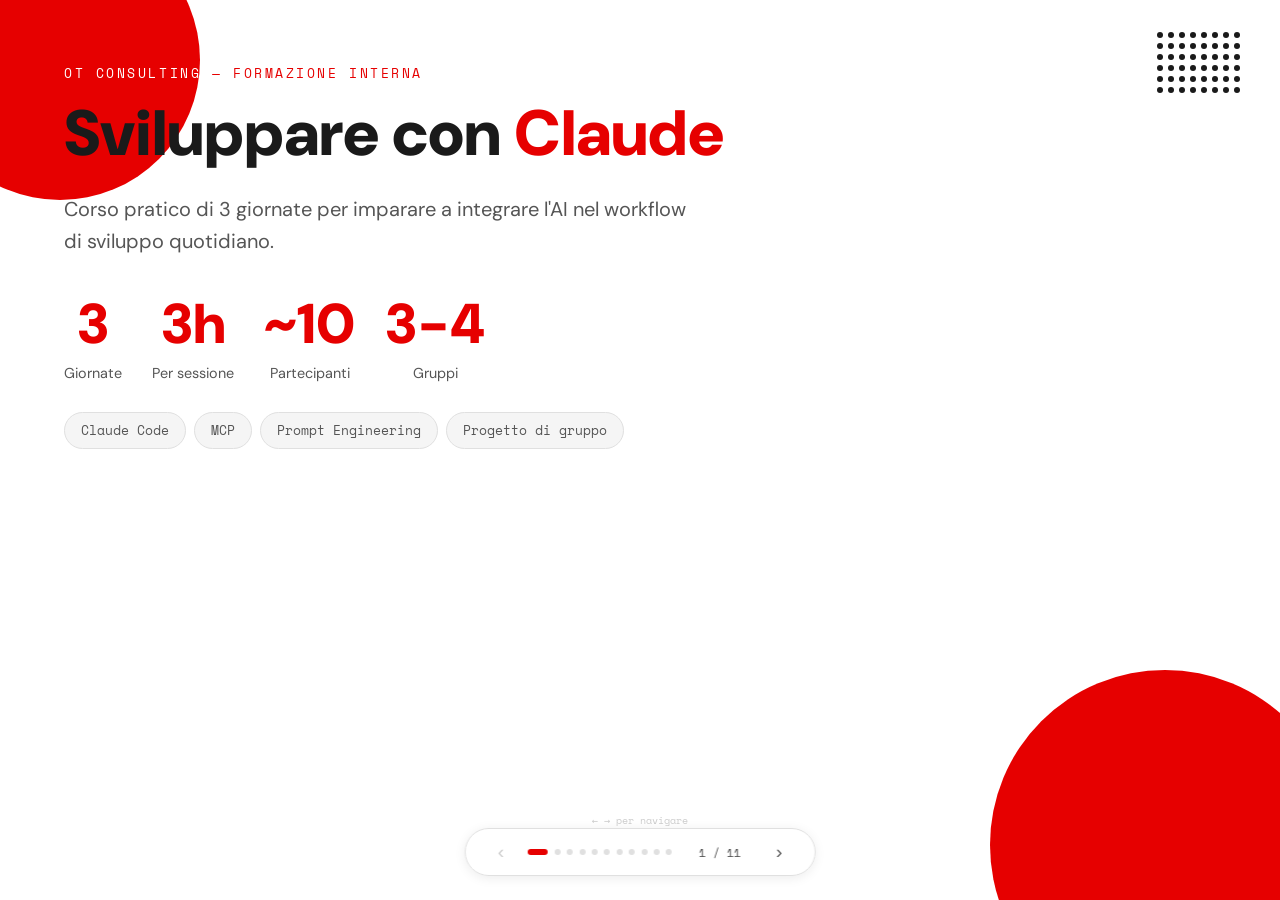
==== presentazioni/claude-formazione/index.html @ 19e69719 "struttura presentazioni" ====
<!DOCTYPE html>
<html lang="it">
<head>
<meta charset="UTF-8">
<meta name="viewport" content="width=device-width, initial-scale=1.0">
<title>Corso Claude — OT Consulting</title>
<link href="https://fonts.googleapis.com/css2?family=DM+Sans:ital,wght@0,400;0,500;0,700;0,900;1,400;1,500&family=Space+Mono:wght@400;700&display=swap" rel="stylesheet">
<link rel="stylesheet" href="../../shared/style.css">
<style>
  /* ── Formazione overrides: larger sizing for sparser slides ── */

  /* Content slides fill more space */
  .slide.content-slide {
    padding: 2rem 4rem 4rem;
  }

  /* Bigger section descriptions */
  .section-desc {
    font-size: 1.1rem;
    line-height: 1.6;
    max-width: 800px;
  }

  /* Two-column: fill the viewport width */
  .two-col {
    width: 100%;
    gap: 3rem;
    margin-top: 1.5rem;
    flex: 1;
    align-content: center;
  }

  .two-col p {
    font-size: 1.05rem;
    line-height: 1.7;
    max-width: none;
  }

  .two-col h3 {
    font-size: 1.3rem;
  }

  /* Bigger tags */
  .tag {
    font-size: .8rem;
    padding: .5rem 1rem;
  }

  /* Big number: even bigger to anchor the left side */
  .big-number {
    font-size: clamp(100px, 15vw, 180px);
  }

  /* Vertical timeline: bigger items */
  .timeline-vertical {
    margin-top: 0;
    justify-content: center;
    flex: 1;
  }

  .timeline-item {
    padding: 1rem 0;
  }

  .timeline-dot {
    width: 40px;
    height: 40px;
    min-width: 40px;
  }

  .timeline-content .time {
    font-size: .85rem;
    margin-bottom: .35rem;
  }

  .timeline-content h3 {
    font-size: 1.1rem;
    margin-bottom: .35rem;
  }

  .timeline-content p {
    font-size: .95rem;
    line-height: 1.55;
    max-width: none;
  }

  /* Tip box: bigger text */
  .tip-box {
    padding: 1.25rem 1.5rem;
  }

  .tip-box p {
    font-size: 1rem;
    max-width: none;
  }

  /* Card grid: stretch to fill */
  .card-grid {
    width: 100%;
    max-width: none;
    margin-top: 2rem;
    gap: 1.5rem;
  }

  .card {
    padding: 1.75rem;
  }

  .card h3 {
    font-size: 1.15rem;
    margin-bottom: .5rem;
  }

  .card p {
    font-size: 1rem;
    line-height: 1.6;
  }

  /* Icon in cards: slightly bigger */
  .card .icon {
    width: 38px;
    height: 38px;
    border-radius: 10px;
    margin-bottom: .75rem;
  }

  /* Overview grid: fill available space */
  .overview-grid {
    width: 100%;
    margin-top: 2rem;
    gap: 1.5rem;
    flex: 1;
    align-content: start;
  }

  .day-card {
    padding: 2rem;
  }

  .day-card h3 {
    font-size: 1.2rem;
    margin-bottom: .5rem;
  }

  .day-card .day-sub {
    font-size: .9rem;
    margin-bottom: 1rem;
  }

  .day-card ul {
    font-size: 1rem;
  }

  .day-card ul li {
    padding: .4rem 0;
    padding-left: 1.25rem;
  }

  /* Theme grid: bigger cards */
  .theme-grid {
    width: 100%;
    margin-top: 2rem;
    gap: 1rem;
  }

  .theme-card {
    padding: 1.5rem 1rem;
  }

  .theme-card .tc-icon {
    width: 42px;
    height: 42px;
    margin-bottom: .75rem;
  }

  .theme-card .name {
    font-size: .9rem;
    margin-bottom: .5rem;
  }

  .theme-card .desc {
    font-size: .78rem;
    line-height: 1.5;
  }

  /* Cmd table: bigger rows */
  .cmd-table td {
    padding: .85rem 1.25rem;
    font-size: 1rem;
  }

  .cmd-table td:first-child {
    width: auto;
    padding-right: 2rem;
  }

  /* Checklist: bigger items */
  .checklist li {
    font-size: 1rem;
    padding: .6rem 0;
  }

  /* KV row: bigger on cover */
  .kv .val {
    font-size: clamp(2.5rem, 5vw, 3.5rem);
  }

  .kv .label {
    font-size: .9rem;
  }

  /* Slide label */
  .slide-label {
    font-size: .8rem;
    letter-spacing: .2em;
    margin-bottom: 1rem;
  }

  /* Concepts box in two-col */
  .two-col > div:last-child {
    display: flex;
    flex-direction: column;
    justify-content: center;
  }

  /* ── Sorteggio tool ── */
  .sorteggio-bar {
    display: flex;
    align-items: center;
    gap: 1rem;
    margin-top: 1.5rem;
    width: 100%;
  }

  .sorteggio-btn {
    display: inline-flex;
    align-items: center;
    gap: .5rem;
    padding: .65rem 1.5rem;
    border: none;
    border-radius: 10px;
    background: var(--accent);
    color: #fff;
    font-family: 'DM Sans', sans-serif;
    font-size: .9rem;
    font-weight: 700;
    cursor: pointer;
    transition: all .2s;
    white-space: nowrap;
    flex-shrink: 0;
  }

  .sorteggio-btn:hover { background: #cc0000; transform: translateY(-1px); }
  .sorteggio-btn:active { transform: scale(.97); }
  .sorteggio-btn:disabled { opacity: .5; cursor: default; transform: none; }

  .sorteggio-results {
    display: flex;
    gap: .6rem;
    flex-wrap: wrap;
    flex: 1;
    min-height: 44px;
    align-items: center;
  }

  .sort-chip {
    display: flex;
    flex-direction: column;
    align-items: center;
    justify-content: center;
    gap: .5rem;
    padding: 1rem 1.5rem;
    border-radius: 12px;
    font-size: .95rem;
    font-weight: 700;
    text-align: center;
    border: 1px solid var(--border);
    background: var(--bg);
    box-shadow: 0 2px 8px rgba(0,0,0,.06);
    min-width: 140px;
    opacity: 0;
    transform: translateY(8px) scale(.9);
    animation: chipIn .4s ease forwards;
  }

  .sort-chip .chip-team {
    font-family: 'Space Mono', monospace;
    font-size: .7rem;
    font-weight: 700;
    padding: .3rem .7rem;
    border-radius: 6px;
    color: #fff;
  }

  .sort-chip:nth-child(1) .chip-team { background: var(--accent); }
  .sort-chip:nth-child(2) .chip-team { background: var(--blue); }
  .sort-chip:nth-child(3) .chip-team { background: var(--green); }
  .sort-chip:nth-child(4) .chip-team { background: var(--purple); }

  @keyframes chipIn {
    to { opacity: 1; transform: translateY(0) scale(1); }
  }

  /* Highlight card during shuffle */
  .theme-card.shuffling {
    border-color: var(--accent);
    box-shadow: 0 0 16px rgba(230,0,0,.15);
    transform: translateY(-3px);
  }

  .theme-card.picked {
    border-color: var(--accent);
    background: rgba(230,0,0,.04);
  }

  .theme-card.dimmed {
    opacity: .35;
  }
</style>
</head>
<body>

<div class="progress" id="progress"></div>
<div class="deck" id="deck">

  <!-- SLIDE 0: Cover -->
  <div class="slide active" data-slide="0" style="align-items:flex-start;justify-content:center;padding:4rem">
    <div class="cover-deco-tl"></div>
    <div class="cover-deco-br"></div>
    <div class="cover-dot-grid">
      <span></span><span></span><span></span><span></span><span></span><span></span><span></span><span></span>
      <span></span><span></span><span></span><span></span><span></span><span></span><span></span><span></span>
      <span></span><span></span><span></span><span></span><span></span><span></span><span></span><span></span>
      <span></span><span></span><span></span><span></span><span></span><span></span><span></span><span></span>
      <span></span><span></span><span></span><span></span><span></span><span></span><span></span><span></span>
      <span></span><span></span><span></span><span></span><span></span><span></span><span></span><span></span>
    </div>
    <div class="slide-label" style="position:relative;z-index:2"><span style="color:#fff">OT Consulting</span> <span style="color:var(--accent)">— Formazione interna</span></div>
    <h1 style="position:relative;z-index:2" class="hero-title">Sviluppare con <span class="highlight">Claude</span></h1>
    <p class="subtitle" style="position:relative;z-index:2">Corso pratico di 3 giornate per imparare a integrare l'AI nel workflow di sviluppo quotidiano.</p>
    <div class="kv-row" style="position:relative;z-index:2">
      <div class="kv"><div class="val">3</div><div class="label">Giornate</div></div>
      <div class="kv"><div class="val">3h</div><div class="label">Per sessione</div></div>
      <div class="kv"><div class="val">~10</div><div class="label">Partecipanti</div></div>
      <div class="kv"><div class="val">3-4</div><div class="label">Gruppi</div></div>
    </div>
    <div class="tags" style="margin-top: 30px; position:relative;z-index:2">
      <span class="tag">Claude Code</span>
      <span class="tag">MCP</span>
      <span class="tag">Prompt Engineering</span>
      <span class="tag">Progetto di gruppo</span>
    </div>
  </div>

  <!-- SLIDE 1: Obiettivi -->
  <div class="slide content-slide" data-slide="1">
    <div class="slide-label">Perché questo corso</div>
    <h2 class="slide-title">Obiettivi</h2>
    <div class="card-grid" style="max-width: 900px;">
      <div class="card">
        <div class="icon orange"><svg width="18" height="18" viewBox="0 0 24 24" fill="none" stroke="currentColor" stroke-width="2" stroke-linecap="round" stroke-linejoin="round"><path d="M12 2a7 7 0 0 1 7 7c0 2.38-1.19 4.47-3 5.74V17a1 1 0 0 1-1 1H9a1 1 0 0 1-1-1v-2.26C6.19 13.47 5 11.38 5 9a7 7 0 0 1 7-7z"/><line x1="9" y1="21" x2="15" y2="21"/><line x1="10" y1="24" x2="14" y2="24"/></svg></div>
        <h3>Capire Claude</h3>
        <p>Differenze tra Claude.ai, API e Claude Code. Modelli, context window, system prompt.</p>
      </div>
      <div class="card">
        <div class="icon blue"><svg width="18" height="18" viewBox="0 0 24 24" fill="none" stroke="currentColor" stroke-width="2" stroke-linecap="round" stroke-linejoin="round"><polyline points="4 17 10 11 4 5"/><line x1="12" y1="19" x2="20" y2="19"/></svg></div>
        <h3>Usare Claude Code</h3>
        <p>Setup, comandi, prompt engineering, CLAUDE.md, gestione del contesto.</p>
      </div>
      <div class="card">
        <div class="icon purple"><svg width="18" height="18" viewBox="0 0 24 24" fill="none" stroke="currentColor" stroke-width="2" stroke-linecap="round" stroke-linejoin="round"><path d="M10 13a5 5 0 0 0 7.54.54l3-3a5 5 0 0 0-7.07-7.07l-1.72 1.71"/><path d="M14 11a5 5 0 0 0-7.54-.54l-3 3a5 5 0 0 0 7.07 7.07l1.71-1.71"/></svg></div>
        <h3>Padroneggiare MCP</h3>
        <p>Collegare servizi esterni, creare skills, estendere le capacità di Claude.</p>
      </div>
      <div class="card">
        <div class="icon green"><svg width="18" height="18" viewBox="0 0 24 24" fill="none" stroke="currentColor" stroke-width="2" stroke-linecap="round" stroke-linejoin="round"><polygon points="13 2 3 14 12 14 11 22 21 10 12 10 13 2"/></svg></div>
        <h3>Costruire qualcosa di reale</h3>
        <p>Progetto di gruppo end-to-end: dall'idea alla demo, tutto con Claude.</p>
      </div>
    </div>
    <div class="slide-footer"><span class="copyright">OT Consulting — Formazione interna</span></div>
  </div>

  <!-- SLIDE 2: Overview 3 giornate -->
  <div class="slide content-slide" data-slide="2">
    <div class="slide-label">Panoramica</div>
    <h2 class="slide-title">Le 3 giornate</h2>
    <div class="overview-grid">
      <div class="day-card d1">
        <div class="day-num">01</div>
        <h3>Fondamenta & Kickoff</h3>
        <div class="day-sub">Teoria + brainstorming</div>
        <ul>
          <li>Introduzione a Claude</li>
          <li>Demo live Claude Code</li>
          <li>MCP e Skills</li>
          <li>Hands-on individuale</li>
          <li>Formazione gruppi</li>
          <li>Sorteggio aree & brainstorming</li>
        </ul>
      </div>
      <div class="day-card d2">
        <div class="day-num">02</div>
        <h3>Sviluppo Progetto</h3>
        <div class="day-sub">Coding assistito</div>
        <ul>
          <li>Allineamento piani</li>
          <li>Sviluppo con Claude Code</li>
          <li>Supporto tutor continuo</li>
          <li>Checkpoint a metà</li>
          <li>Wrap-up e tips</li>
        </ul>
      </div>
      <div class="day-card d3">
        <div class="day-num">03</div>
        <h3>Demo Day</h3>
        <div class="day-sub">Finalizzazione + presentazioni</div>
        <ul>
          <li>Sprint finale</li>
          <li>Preparazione demo</li>
          <li>Presentazioni live</li>
          <li>Retrospettiva collettiva</li>
          <li>Best practices & next steps</li>
        </ul>
      </div>
    </div>
    <div class="slide-footer"><span class="copyright">OT Consulting — Formazione interna</span></div>
  </div>

  <!-- SLIDE 3: GIORNATA 1 - Teoria -->
  <div class="slide content-slide" data-slide="3">
    <div class="slide-label">Giornata 1 — Parte teorica</div>
    <h2 class="slide-title">Cos'è Claude e come usarlo</h2>
    <div class="two-col">
      <div>
        <h3 class="mb-4">Claude: i fondamenti (20 min)</h3>
        <p>Differenza tra Claude.ai, API e Claude Code. Modelli disponibili (Sonnet, Opus, Haiku) e quando usarli. Context window e system prompt.</p>

        <h3 style="margin-top: 24px;" class="mb-4">Claude Code in azione (30 min)</h3>
        <p>Demo live: da zero a progetto funzionante in 10 minuti. Comandi essenziali, CLAUDE.md, prompt engineering per sviluppatori.</p>

        <h3 style="margin-top: 24px;" class="mb-4">MCP & Skills (20 min)</h3>
        <p>Model Context Protocol spiegato semplice: "le API di Claude". Demo di collegamento MCP server. Come creare e usare le skills.</p>
      </div>
      <div>
        <div style="background: var(--surface); border: 1px solid var(--border); border-radius: 12px; padding: 24px; box-shadow: 0 1px 4px rgba(0,0,0,.04);">
          <h3 style="color: var(--accent); margin-bottom: 16px;">Concetti chiave</h3>
          <div class="tags" style="margin-top: 0;">
            <span class="tag">Context Window</span>
            <span class="tag">System Prompt</span>
            <span class="tag">CLAUDE.md</span>
            <span class="tag">/init</span>
            <span class="tag">/compact</span>
            <span class="tag">/model</span>
            <span class="tag">MCP Server</span>
            <span class="tag">Skills</span>
            <span class="tag">Prompt Engineering</span>
          </div>
          <div class="tip-box" style="margin-top: 20px;">
            <p><strong>Regola d'oro:</strong> più contesto dai a Claude, migliore sarà il risultato. Il CLAUDE.md è il tuo alleato.</p>
          </div>
        </div>
      </div>
    </div>
    <div class="slide-footer"><span class="copyright">OT Consulting — Formazione interna</span></div>
  </div>

  <!-- SLIDE 4: G1 Timeline -->
  <div class="slide content-slide" data-slide="4">
    <div class="slide-label">Giornata 1 — Timeline completa</div>
    <div class="two-col" style="align-items: start;">
      <div>
        <div class="big-number">G1</div>
        <p style="margin-top: 12px;">Dalla teoria alla pratica: si parte con i fondamenti, si prova tutti insieme, poi si formano i gruppi e si inizia a ideare il progetto.</p>
      </div>
      <div class="timeline-vertical">
        <div class="timeline-item">
          <div class="timeline-dot"><svg width="14" height="14" viewBox="0 0 24 24" fill="none" stroke="currentColor" stroke-width="2.5" stroke-linecap="round" stroke-linejoin="round"><path d="M2 3h6a4 4 0 0 1 4 4v14a3 3 0 0 0-3-3H2z"/><path d="M22 3h-6a4 4 0 0 0-4 4v14a3 3 0 0 1 3-3h7z"/></svg></div>
          <div class="timeline-content">
            <div class="time">70 min</div>
            <h3>Intro e teoria</h3>
            <p>Claude, Claude Code, MCP, Skills — con demo live</p>
          </div>
        </div>
        <div class="timeline-item">
          <div class="timeline-dot pause"><svg width="12" height="12" viewBox="0 0 24 24" fill="none" stroke="currentColor" stroke-width="2.5" stroke-linecap="round" stroke-linejoin="round"><line x1="5" y1="12" x2="19" y2="12"/></svg></div>
          <div class="timeline-content">
            <div class="time" style="color: var(--muted);">15 min</div>
            <h3 style="color: var(--muted);">Pausa</h3>
          </div>
        </div>
        <div class="timeline-item">
          <div class="timeline-dot"><svg width="14" height="14" viewBox="0 0 24 24" fill="none" stroke="currentColor" stroke-width="2.5" stroke-linecap="round" stroke-linejoin="round"><polyline points="4 17 10 11 4 5"/><line x1="12" y1="19" x2="20" y2="19"/></svg></div>
          <div class="timeline-content">
            <div class="time">40 min</div>
            <h3>Hands-on individuale</h3>
            <p>Mini-esercizio guidato: creare un progetto, collegare MCP, iterare con prompt</p>
          </div>
        </div>
        <div class="timeline-item">
          <div class="timeline-dot"><svg width="14" height="14" viewBox="0 0 24 24" fill="none" stroke="currentColor" stroke-width="2.5" stroke-linecap="round" stroke-linejoin="round"><path d="M17 21v-2a4 4 0 0 0-4-4H5a4 4 0 0 0-4 4v2"/><circle cx="9" cy="7" r="4"/><path d="M23 21v-2a4 4 0 0 0-3-3.87"/><path d="M16 3.13a4 4 0 0 1 0 7.75"/></svg></div>
          <div class="timeline-content">
            <div class="time">55 min</div>
            <h3>Formazione gruppi & brainstorming</h3>
            <p>Sorteggio aree tematiche, definizione progetto, validazione con tutor</p>
          </div>
        </div>
      </div>
    </div>
    <div class="slide-footer"><span class="copyright">OT Consulting — Formazione interna</span></div>
  </div>

  <!-- SLIDE 5: Aree tematiche -->
  <div class="slide content-slide" data-slide="5">
    <div class="slide-label">Sorteggio</div>
    <h2 class="slide-title">10 aree tematiche</h2>
    <p>Ogni gruppo pesca a sorte un'area e costruisce un progetto reale con Claude Code. Solo 3-4 vengono estratte.</p>
    <div class="theme-grid">
      <div class="theme-card">
        <div class="tc-icon"><svg width="18" height="18" viewBox="0 0 24 24" fill="none" stroke="currentColor" stroke-width="2" stroke-linecap="round" stroke-linejoin="round"><line x1="12" y1="1" x2="12" y2="23"/><path d="M17 5H9.5a3.5 3.5 0 0 0 0 7h5a3.5 3.5 0 0 1 0 7H6"/></svg></div>
        <div class="name">Banca & Fintech</div>
        <div class="desc">Dashboard portafoglio, simulatore prestiti, analisi spese</div>
      </div>
      <div class="theme-card">
        <div class="tc-icon" style="background:rgba(37,99,235,.08);color:var(--blue)"><svg width="18" height="18" viewBox="0 0 24 24" fill="none" stroke="currentColor" stroke-width="2" stroke-linecap="round" stroke-linejoin="round"><circle cx="12" cy="12" r="10"/><line x1="2" y1="12" x2="22" y2="12"/><path d="M12 2a15.3 15.3 0 0 1 4 10 15.3 15.3 0 0 1-4 10 15.3 15.3 0 0 1-4-10 15.3 15.3 0 0 1 4-10z"/></svg></div>
        <div class="name">Viaggi & Turismo</div>
        <div class="desc">Pianificatore itinerari, confronto voli, guida interattiva</div>
      </div>
      <div class="theme-card">
        <div class="tc-icon" style="background:rgba(22,163,74,.08);color:var(--green)"><svg width="18" height="18" viewBox="0 0 24 24" fill="none" stroke="currentColor" stroke-width="2" stroke-linecap="round" stroke-linejoin="round"><path d="M18 8A6 6 0 0 0 6 8c0 7-3 9-3 9h18s-3-2-3-9"/><path d="M13.73 21a2 2 0 0 1-3.46 0"/><circle cx="12" cy="2" r="1"/></svg></div>
        <div class="name">Sport & Fitness</div>
        <div class="desc">Schede allenamento, dashboard statistiche, gestione tornei</div>
      </div>
      <div class="theme-card">
        <div class="tc-icon" style="background:rgba(124,58,237,.08);color:var(--purple)"><svg width="18" height="18" viewBox="0 0 24 24" fill="none" stroke="currentColor" stroke-width="2" stroke-linecap="round" stroke-linejoin="round"><path d="M6 2L3 6v14a2 2 0 0 0 2 2h14a2 2 0 0 0 2-2V6l-3-4z"/><line x1="3" y1="6" x2="21" y2="6"/><path d="M16 10a4 4 0 0 1-8 0"/></svg></div>
        <div class="name">Moda & Retail</div>
        <div class="desc">Raccomandatore outfit, catalogo smart, gestione inventario</div>
      </div>
      <div class="theme-card">
        <div class="tc-icon"><svg width="18" height="18" viewBox="0 0 24 24" fill="none" stroke="currentColor" stroke-width="2" stroke-linecap="round" stroke-linejoin="round"><path d="M22 12h-4l-3 9L9 3l-3 9H2"/></svg></div>
        <div class="name">Salute & Sanità</div>
        <div class="desc">Prenotazione visite, monitoraggio salute, reminder farmaci</div>
      </div>
      <div class="theme-card">
        <div class="tc-icon" style="background:rgba(37,99,235,.08);color:var(--blue)"><svg width="18" height="18" viewBox="0 0 24 24" fill="none" stroke="currentColor" stroke-width="2" stroke-linecap="round" stroke-linejoin="round"><path d="M18 8h1a4 4 0 0 1 0 8h-1"/><path d="M2 8h16v9a4 4 0 0 1-4 4H6a4 4 0 0 1-4-4V8z"/><line x1="6" y1="1" x2="6" y2="4"/><line x1="10" y1="1" x2="10" y2="4"/><line x1="14" y1="1" x2="14" y2="4"/></svg></div>
        <div class="name">Food & Ristorazione</div>
        <div class="desc">Menu settimanali, gestione ordini, calcolatore nutrizionale</div>
      </div>
      <div class="theme-card">
        <div class="tc-icon" style="background:rgba(22,163,74,.08);color:var(--green)"><svg width="18" height="18" viewBox="0 0 24 24" fill="none" stroke="currentColor" stroke-width="2" stroke-linecap="round" stroke-linejoin="round"><path d="M3 9l9-7 9 7v11a2 2 0 0 1-2 2H5a2 2 0 0 1-2-2z"/><polyline points="9 22 9 12 15 12 15 22"/></svg></div>
        <div class="name">Immobiliare</div>
        <div class="desc">Comparatore immobili, costi ristrutturazione, valutazione automatica</div>
      </div>
      <div class="theme-card">
        <div class="tc-icon" style="background:rgba(124,58,237,.08);color:var(--purple)"><svg width="18" height="18" viewBox="0 0 24 24" fill="none" stroke="currentColor" stroke-width="2" stroke-linecap="round" stroke-linejoin="round"><path d="M2 3h6a4 4 0 0 1 4 4v14a3 3 0 0 0-3-3H2z"/><path d="M22 3h-6a4 4 0 0 0-4 4v14a3 3 0 0 1 3-3h7z"/></svg></div>
        <div class="name">Education</div>
        <div class="desc">Generatore quiz, flashcard intelligenti, tracker studenti</div>
      </div>
      <div class="theme-card">
        <div class="tc-icon" style="background:rgba(22,163,74,.08);color:var(--green)"><svg width="18" height="18" viewBox="0 0 24 24" fill="none" stroke="currentColor" stroke-width="2" stroke-linecap="round" stroke-linejoin="round"><path d="M12 22s8-4 8-10V5l-8-3-8 3v7c0 6 8 10 8 10z"/></svg></div>
        <div class="name">Sostenibilità</div>
        <div class="desc">Impronta carbonica, consumi energetici, confronto fornitori</div>
      </div>
      <div class="theme-card">
        <div class="tc-icon" style="background:rgba(37,99,235,.08);color:var(--blue)"><svg width="18" height="18" viewBox="0 0 24 24" fill="none" stroke="currentColor" stroke-width="2" stroke-linecap="round" stroke-linejoin="round"><polygon points="12 2 15.09 8.26 22 9.27 17 14.14 18.18 21.02 12 17.77 5.82 21.02 7 14.14 2 9.27 8.91 8.26 12 2"/></svg></div>
        <div class="name">Gaming</div>
        <div class="desc">Generatore personaggi, torneo esports, quiz interattivo</div>
      </div>
    </div>

    <!-- Sorteggio tool -->
    <div class="sorteggio-bar">
      <div class="sorteggio-results" id="sortResults"></div>
      <button class="sorteggio-btn" id="sortBtn" onclick="startSorteggio()">
        <svg width="16" height="16" viewBox="0 0 24 24" fill="none" stroke="currentColor" stroke-width="2.5" stroke-linecap="round" stroke-linejoin="round"><path d="M16 3h5v5"/><path d="M4 20L21 3"/><path d="M21 16v5h-5"/><path d="M15 15l6 6"/><path d="M4 4l5 5"/></svg>
        Sorteggia
      </button>
    </div>

    <div class="slide-footer"><span class="copyright">OT Consulting — Formazione interna</span></div>
  </div>

  <!-- SLIDE 6: G2 Timeline -->
  <div class="slide content-slide" data-slide="6">
    <div class="slide-label day2">Giornata 2 — Timeline completa</div>
    <div class="two-col" style="align-items: start;">
      <div>
        <div class="big-number c2">G2</div>
        <p style="margin-top: 12px;">La giornata più operativa. I gruppi sviluppano il progetto con Claude Code e il supporto continuo del tutor.</p>
        <div class="tip-box" style="border-left-color: var(--blue); margin-top: 24px;">
          <p><strong>Ruolo del tutor:</strong> gira tra i gruppi, aiuta col prompt engineering, suggerisce approcci, prende nota di pattern comuni.</p>
        </div>
      </div>
      <div class="timeline-vertical">
        <div class="timeline-item day2">
          <div class="timeline-dot"><svg width="14" height="14" viewBox="0 0 24 24" fill="none" stroke="currentColor" stroke-width="2.5" stroke-linecap="round" stroke-linejoin="round"><path d="M16 4h2a2 2 0 0 1 2 2v14a2 2 0 0 1-2 2H6a2 2 0 0 1-2-2V6a2 2 0 0 1 2-2h2"/><rect x="8" y="2" width="8" height="4" rx="1"/></svg></div>
          <div class="timeline-content">
            <div class="time">15 min</div>
            <h3>Allineamento</h3>
            <p>Ogni gruppo presenta il piano in 2 min + feedback tutor</p>
          </div>
        </div>
        <div class="timeline-item day2">
          <div class="timeline-dot"><svg width="14" height="14" viewBox="0 0 24 24" fill="none" stroke="currentColor" stroke-width="2.5" stroke-linecap="round" stroke-linejoin="round"><polygon points="13 2 3 14 12 14 11 22 21 10 12 10 13 2"/></svg></div>
          <div class="timeline-content">
            <div class="time">60 min</div>
            <h3>Sviluppo — parte 1</h3>
            <p>Coding con Claude Code, supporto tutor continuo</p>
          </div>
        </div>
        <div class="timeline-item day2">
          <div class="timeline-dot pause"><svg width="12" height="12" viewBox="0 0 24 24" fill="none" stroke="currentColor" stroke-width="2.5" stroke-linecap="round" stroke-linejoin="round"><line x1="5" y1="12" x2="19" y2="12"/></svg></div>
          <div class="timeline-content">
            <div class="time" style="color: var(--muted);">15 min</div>
            <h3 style="color: var(--muted);">Pausa</h3>
          </div>
        </div>
        <div class="timeline-item day2">
          <div class="timeline-dot"><svg width="14" height="14" viewBox="0 0 24 24" fill="none" stroke="currentColor" stroke-width="2.5" stroke-linecap="round" stroke-linejoin="round"><polyline points="16 18 22 12 16 6"/><polyline points="8 6 2 12 8 18"/></svg></div>
          <div class="timeline-content">
            <div class="time">75 min</div>
            <h3>Sviluppo — parte 2 + checkpoint</h3>
            <p>55 min sviluppo + 20 min checkpoint (5 min per gruppo): a che punto siete? Serve ridurre lo scope?</p>
          </div>
        </div>
        <div class="timeline-item day2">
          <div class="timeline-dot"><svg width="14" height="14" viewBox="0 0 24 24" fill="none" stroke="currentColor" stroke-width="2.5" stroke-linecap="round" stroke-linejoin="round"><path d="M14 2H6a2 2 0 0 0-2 2v16a2 2 0 0 0 2 2h12a2 2 0 0 0 2-2V8z"/><polyline points="14 2 14 8 20 8"/><line x1="16" y1="13" x2="8" y2="13"/><line x1="16" y1="17" x2="8" y2="17"/></svg></div>
          <div class="timeline-content">
            <div class="time">15 min</div>
            <h3>Wrap-up</h3>
            <p>Stato avanzamento, tips comuni, preparazione per G3</p>
          </div>
        </div>
      </div>
    </div>
    <div class="slide-footer"><span class="copyright">OT Consulting — Formazione interna</span></div>
  </div>

  <!-- SLIDE 7: G3 Timeline -->
  <div class="slide content-slide" data-slide="7">
    <div class="slide-label day3">Giornata 3 — Timeline completa</div>
    <div class="two-col" style="align-items: start;">
      <div>
        <div class="big-number c3">G3</div>
        <p style="margin-top: 12px;">Sprint finale, poi ognuno presenta il proprio lavoro. Si chiude con retrospettiva e best practices.</p>
        <div class="tip-box" style="border-left-color: var(--green); margin-top: 24px;">
          <p><strong>Ogni gruppo (15 min):</strong> demo live (5-7 min) + come hanno usato Claude (3-4 min) + lezioni apprese (2-3 min) + Q&A (2-3 min).</p>
        </div>
      </div>
      <div class="timeline-vertical">
        <div class="timeline-item day3">
          <div class="timeline-dot"><svg width="14" height="14" viewBox="0 0 24 24" fill="none" stroke="currentColor" stroke-width="2.5" stroke-linecap="round" stroke-linejoin="round"><polygon points="13 2 3 14 12 14 11 22 21 10 12 10 13 2"/></svg></div>
          <div class="timeline-content">
            <div class="time">75 min</div>
            <h3>Sprint finale</h3>
            <p>Finalizzazione progetto + preparazione demo. Focus: far funzionare, non aggiungere feature.</p>
          </div>
        </div>
        <div class="timeline-item day3">
          <div class="timeline-dot pause"><svg width="12" height="12" viewBox="0 0 24 24" fill="none" stroke="currentColor" stroke-width="2.5" stroke-linecap="round" stroke-linejoin="round"><line x1="5" y1="12" x2="19" y2="12"/></svg></div>
          <div class="timeline-content">
            <div class="time" style="color: var(--muted);">15 min</div>
            <h3 style="color: var(--muted);">Pausa</h3>
          </div>
        </div>
        <div class="timeline-item day3">
          <div class="timeline-dot"><svg width="14" height="14" viewBox="0 0 24 24" fill="none" stroke="currentColor" stroke-width="2.5" stroke-linecap="round" stroke-linejoin="round"><rect x="2" y="7" width="20" height="14" rx="2" ry="2"/><polyline points="17 2 12 7 7 2"/></svg></div>
          <div class="timeline-content">
            <div class="time">60 min</div>
            <h3>Presentazioni</h3>
            <p>15 min per gruppo: demo live, uso di Claude, lezioni apprese, Q&A</p>
          </div>
        </div>
        <div class="timeline-item day3">
          <div class="timeline-dot"><svg width="14" height="14" viewBox="0 0 24 24" fill="none" stroke="currentColor" stroke-width="2.5" stroke-linecap="round" stroke-linejoin="round"><path d="M4 15s1-1 4-1 5 2 8 2 4-1 4-1V3s-1 1-4 1-5-2-8-2-4 1-4 1z"/><line x1="4" y1="22" x2="4" y2="15"/></svg></div>
          <div class="timeline-content">
            <div class="time">30 min</div>
            <h3>Chiusura</h3>
            <p>Retrospettiva collettiva, best practices, risorse, votazione miglior progetto</p>
          </div>
        </div>
      </div>
    </div>
    <div class="slide-footer"><span class="copyright">OT Consulting — Formazione interna</span></div>
  </div>

  <!-- SLIDE 8: Cheat sheet Claude Code -->
  <div class="slide content-slide" data-slide="8">
    <div class="slide-label">Riferimento rapido</div>
    <h2 class="slide-title">Claude Code — Cheat Sheet</h2>
    <div class="two-col">
      <div>
        <table class="cmd-table">
          <tr><td>claude</td><td>Avvia Claude Code nella directory corrente</td></tr>
          <tr><td>/init</td><td>Genera il file CLAUDE.md per il progetto</td></tr>
          <tr><td>/compact</td><td>Compatta il contesto quando è troppo lungo</td></tr>
          <tr><td>/cost</td><td>Mostra il costo della sessione</td></tr>
          <tr><td>/model</td><td>Cambia modello (Sonnet/Opus/Haiku)</td></tr>
          <tr><td>/clear</td><td>Pulisce la conversazione</td></tr>
          <tr><td>/help</td><td>Mostra tutti i comandi</td></tr>
          <tr><td>Shift+Tab</td><td>Accetta le modifiche suggerite</td></tr>
          <tr><td>Esc</td><td>Rifiuta le modifiche</td></tr>
        </table>
      </div>
      <div>
        <h3>Tips per prompt efficaci</h3>
        <div class="tip-box" style="margin-top: 12px;">
          <p><strong>Sii specifico</strong> — "Crea un endpoint REST per la gestione utenti con CRUD in Express.js" batte "Fammi un backend"</p>
        </div>
        <div class="tip-box" style="margin-top: 10px;">
          <p><strong>Dai contesto</strong> — "Usiamo React 18 + TypeScript + Tailwind. Aggiungi un componente Sidebar che..."</p>
        </div>
        <div class="tip-box" style="margin-top: 10px;">
          <p><strong>Itera</strong> — Non fare tutto in un prompt. Step by step.</p>
        </div>
        <div class="tip-box" style="margin-top: 10px;">
          <p><strong>Chiedi review</strong> — "Rivedi questo codice e suggerisci miglioramenti" è un ottimo uso di Claude.</p>
        </div>
      </div>
    </div>
    <div class="slide-footer"><span class="copyright">OT Consulting — Formazione interna</span></div>
  </div>

  <!-- SLIDE 9: Checklist -->
  <div class="slide content-slide" data-slide="9">
    <div class="slide-label">Prima di iniziare</div>
    <h2 class="slide-title">Checklist pre-corso</h2>
    <div class="card-grid" style="grid-template-columns: repeat(3, 1fr); max-width: 1000px;">
      <div class="card">
        <div class="icon orange"><svg width="18" height="18" viewBox="0 0 24 24" fill="none" stroke="currentColor" stroke-width="2" stroke-linecap="round" stroke-linejoin="round"><rect x="2" y="3" width="20" height="14" rx="2" ry="2"/><line x1="8" y1="21" x2="16" y2="21"/><line x1="12" y1="17" x2="12" y2="21"/></svg></div>
        <h3>Setup tecnico</h3>
        <ul class="checklist">
          <li>Account Claude (API key)</li>
          <li>Claude Code installato</li>
          <li>Node.js installato</li>
          <li>Accesso a GitHub</li>
          <li>Internet stabile</li>
          <li>Rate limits verificati</li>
        </ul>
      </div>
      <div class="card">
        <div class="icon blue"><svg width="18" height="18" viewBox="0 0 24 24" fill="none" stroke="currentColor" stroke-width="2" stroke-linecap="round" stroke-linejoin="round"><path d="M21 16V8a2 2 0 0 0-1-1.73l-7-4a2 2 0 0 0-2 0l-7 4A2 2 0 0 0 3 8v8a2 2 0 0 0 1 1.73l7 4a2 2 0 0 0 2 0l7-4A2 2 0 0 0 21 16z"/><polyline points="3.27 6.96 12 12.01 20.73 6.96"/><line x1="12" y1="22.08" x2="12" y2="12"/></svg></div>
        <h3>Materiali</h3>
        <ul class="checklist">
          <li>Schede progetto per sorteggio</li>
          <li>Cheat sheet stampate</li>
          <li>Slide di supporto</li>
          <li>Template CLAUDE.md</li>
        </ul>
      </div>
      <div class="card">
        <div class="icon green"><svg width="18" height="18" viewBox="0 0 24 24" fill="none" stroke="currentColor" stroke-width="2" stroke-linecap="round" stroke-linejoin="round"><rect x="1" y="3" width="15" height="13"/><polygon points="16 8 20 8 23 11 23 16 16 16 16 8"/><circle cx="5.5" cy="18.5" r="2.5"/><circle cx="18.5" cy="18.5" r="2.5"/></svg></div>
        <h3>Logistica</h3>
        <ul class="checklist">
          <li>Prese di corrente sufficienti</li>
          <li>Monitor/TV per le demo</li>
          <li>Timer visibile</li>
          <li>Caffè e snack</li>
        </ul>
      </div>
    </div>
    <div class="slide-footer"><span class="copyright">OT Consulting — Formazione interna</span></div>
  </div>

  <!-- SLIDE 10: Closing -->
  <div class="slide" data-slide="10" style="align-items:flex-start;justify-content:center;padding:4rem">
    <div class="cover-deco-tl"></div>
    <div class="cover-deco-br"></div>
    <div class="slide-label" style="position:relative;z-index:2">Let's build</div>
    <h1 class="hero-title" style="position:relative;z-index:2">Pronti a sviluppare<br>con <span class="highlight">Claude</span>?</h1>
    <p class="subtitle" style="position:relative;z-index:2">3 giorni. 1 progetto reale. Un nuovo modo di scrivere codice.</p>
    <div style="margin-top: 40px; display: flex; gap: 20px; position:relative;z-index:2">
      <div style="background: var(--bg); border: 1px solid var(--accent); border-radius: 12px; padding: 16px 24px; text-align: center; box-shadow: 0 1px 4px rgba(0,0,0,.04);">
        <div style="margin-bottom: 6px; color: var(--accent);"><svg width="22" height="22" viewBox="0 0 24 24" fill="none" stroke="currentColor" stroke-width="2" stroke-linecap="round" stroke-linejoin="round"><path d="M2 3h6a4 4 0 0 1 4 4v14a3 3 0 0 0-3-3H2z"/><path d="M22 3h-6a4 4 0 0 0-4 4v14a3 3 0 0 1 3-3h7z"/></svg></div>
        <div style="font-size: 13px; font-weight: 700; color: var(--accent);">G1 — Learn</div>
      </div>
      <div style="background: var(--bg); border: 1px solid var(--blue); border-radius: 12px; padding: 16px 24px; text-align: center; box-shadow: 0 1px 4px rgba(0,0,0,.04);">
        <div style="margin-bottom: 6px; color: var(--blue);"><svg width="22" height="22" viewBox="0 0 24 24" fill="none" stroke="currentColor" stroke-width="2" stroke-linecap="round" stroke-linejoin="round"><polyline points="16 18 22 12 16 6"/><polyline points="8 6 2 12 8 18"/></svg></div>
        <div style="font-size: 13px; font-weight: 700; color: var(--blue);">G2 — Build</div>
      </div>
      <div style="background: var(--bg); border: 1px solid var(--green); border-radius: 12px; padding: 16px 24px; text-align: center; box-shadow: 0 1px 4px rgba(0,0,0,.04);">
        <div style="margin-bottom: 6px; color: var(--green);"><svg width="22" height="22" viewBox="0 0 24 24" fill="none" stroke="currentColor" stroke-width="2" stroke-linecap="round" stroke-linejoin="round"><rect x="2" y="7" width="20" height="14" rx="2" ry="2"/><polyline points="17 2 12 7 7 2"/></svg></div>
        <div style="font-size: 13px; font-weight: 700; color: var(--green);">G3 — Ship</div>
      </div>
    </div>
    <p style="margin-top: 30px; font-size: 14px; color: var(--muted); position:relative;z-index:2">OT Consulting — Formazione AI per sviluppatori</p>
  </div>

</div>

<!-- Navigation -->
<div class="nav">
  <button id="prev" onclick="go(-1)">&#x2039;</button>
  <div class="dots" id="dots"></div>
  <div class="counter" id="counter">1 / 11</div>
  <button id="next" onclick="go(1)">&#x203a;</button>
</div>

<div class="kbd-hint"><kbd>←</kbd> <kbd>→</kbd> per navigare</div>

<script src="../../shared/nav.js"></script>

<script>
/* ── Sorteggio animation ── */
const AREAS = [
  'Banca & Fintech', 'Viaggi & Turismo', 'Sport & Fitness',
  'Moda & Retail', 'Salute & Sanità', 'Food & Ristorazione',
  'Immobiliare', 'Education', 'Sostenibilità', 'Gaming'
];
const TEAMS = ['Team 1', 'Team 2', 'Team 3', 'Team 4'];
const TEAM_COLORS = ['var(--accent)', 'var(--blue)', 'var(--green)', 'var(--purple)'];

function shuffle(arr) {
  const a = [...arr];
  for (let i = a.length - 1; i > 0; i--) {
    const j = Math.floor(Math.random() * (i + 1));
    [a[i], a[j]] = [a[j], a[i]];
  }
  return a;
}

function startSorteggio() {
  const btn = document.getElementById('sortBtn');
  const resultsEl = document.getElementById('sortResults');
  const cards = document.querySelectorAll('[data-slide="5"] .theme-card');

  btn.disabled = true;
  resultsEl.innerHTML = '';
  cards.forEach(c => c.classList.remove('picked', 'dimmed', 'shuffling'));

  const available = shuffle([...Array(AREAS.length).keys()]);
  const picked = available.slice(0, 4);
  let step = 0;
  const totalFlashes = 20;

  // Phase 1: rapid flashing across all cards
  const flashInterval = setInterval(() => {
    cards.forEach(c => c.classList.remove('shuffling'));
    const idx = Math.floor(Math.random() * cards.length);
    cards[idx].classList.add('shuffling');
    step++;

    if (step >= totalFlashes) {
      clearInterval(flashInterval);
      cards.forEach(c => c.classList.remove('shuffling'));
      // Phase 2: reveal one by one
      revealPicks(picked, cards, resultsEl, btn);
    }
  }, 80);
}

function revealPicks(picked, cards, resultsEl, btn) {
  picked.forEach((areaIdx, i) => {
    setTimeout(() => {
      // Quick flash on the target card
      let flashes = 0;
      const quickFlash = setInterval(() => {
        const randomIdx = Math.floor(Math.random() * cards.length);
        cards.forEach(c => c.classList.remove('shuffling'));
        cards[randomIdx].classList.add('shuffling');
        flashes++;
        if (flashes >= 6) {
          clearInterval(quickFlash);
          cards.forEach(c => c.classList.remove('shuffling'));
          // Land on the picked card
          cards[areaIdx].classList.add('picked');

          // Dim non-picked cards after last pick
          if (i === picked.length - 1) {
            cards.forEach((c, ci) => {
              if (!picked.includes(ci)) c.classList.add('dimmed');
            });
            btn.disabled = false;
          }

          // Add chip
          const chip = document.createElement('div');
          chip.className = 'sort-chip';
          chip.style.animationDelay = '0s';
          chip.innerHTML = `<span class="chip-team">${TEAMS[i]}</span> ${AREAS[areaIdx]}`;
          resultsEl.appendChild(chip);
        }
      }, 60);
    }, i * 800);
  });
}
</script>

</body>
</html>
---- shared/style.css ----
*,
*::before,
*::after {
  box-sizing: border-box;
  margin: 0;
  padding: 0
}

:root {
  --bg: #ffffff;
  --surface: #f5f5f5;
  --surface2: #eeeeee;
  --border: #e0e0e0;
  --text: #1a1a1a;
  --muted: #555555;
  --accent: #E60000;
  --accent2: #FF3300;
  --blue: #2563eb;
  --green: #16a34a;
  --purple: #7c3aed;
  --red: #E60000;
  --gradient: linear-gradient(135deg, #E60000, #FF4400);
}

html {
  font-size: 16px
}

body {
  font-family: 'DM Sans', sans-serif;
  background: var(--bg);
  color: var(--text);
  overflow: hidden;
  height: 100vh;
  width: 100vw;
  -webkit-font-smoothing: antialiased;
}

.deck {
  position: relative;
  width: 100vw;
  height: 100vh;
  overflow: hidden
}

.slide {
  position: absolute;
  inset: 0;
  display: flex;
  flex-direction: column;
  align-items: center;
  padding: 3rem 4rem 4.5rem;
  opacity: 0;
  pointer-events: none;
  overflow-y: auto;
  transition: opacity .45s ease, transform .45s cubic-bezier(.4, 0, .2, 1);
  transform: translateX(60px);
}

.slide>*:first-child {
  margin-top: auto
}

.slide>*:last-child {
  margin-bottom: auto
}

.slide.before {
  transform: translateX(-60px)
}

.slide.active {
  opacity: 1;
  transform: translateX(0);
  pointer-events: auto
}

/* Content slides: left-aligned with title bar */
.slide.content-slide {
  align-items: flex-start;
  padding: 1.25rem 4rem 3.5rem;
}

.slide.content-slide>*:first-child {
  margin-top: 0
}

.progress {
  position: fixed;
  top: 0;
  left: 0;
  height: 3px;
  background: var(--gradient);
  transition: width .4s ease;
  z-index: 100;
}

.nav {
  position: fixed;
  bottom: 1.5rem;
  left: 50%;
  transform: translateX(-50%);
  display: flex;
  align-items: center;
  gap: 1rem;
  background: rgba(255, 255, 255, .92);
  border: 1px solid var(--border);
  border-radius: 999px;
  padding: .5rem 1.5rem;
  z-index: 100;
  backdrop-filter: blur(12px);
  box-shadow: 0 2px 12px rgba(0, 0, 0, .08);
}

.nav button {
  background: none;
  border: none;
  color: var(--muted);
  font-size: 1.2rem;
  cursor: pointer;
  padding: .25rem .5rem;
  transition: color .2s;
  display: flex;
  align-items: center;
}

.nav button:hover {
  color: var(--accent)
}

.nav button:disabled {
  opacity: .3;
  cursor: default
}

.nav .counter {
  font-family: 'Space Mono', monospace;
  font-size: .75rem;
  color: var(--muted);
  min-width: 4rem;
  text-align: center;
}

.dots {
  display: flex;
  gap: .4rem
}

.dot {
  width: 6px;
  height: 6px;
  border-radius: 50%;
  background: var(--border);
  transition: all .3s;
  cursor: pointer;
}

.dot.active {
  background: var(--accent);
  width: 20px;
  border-radius: 3px
}

/* OT Consulting footer for content slides */
.slide-footer {
  position: absolute;
  bottom: 1.5rem;
  left: 0;
  right: 0;
  display: flex;
  align-items: center;
  justify-content: space-between;
  padding: 0 4rem;
  pointer-events: none;
}

.slide-footer .copyright {
  font-size: .72rem;
  color: var(--muted);
}

.slide-footer .ot-logo {
  display: flex;
  align-items: flex-start;
  gap: .4rem;
  margin-left: auto;
}

.slide-footer .ot-logo .ot-circle {
  width: 18px;
  height: 18px;
}

.slide-footer .ot-logo .ot-circle img {
  width: 100%;
  height: 100%;
  object-fit: contain;
}

.slide-footer .ot-logo .ot-name {
  font-weight: 700;
  font-size: .82rem;
  color: var(--text);
  line-height: 1.15;
}

.ot-division {
  font-weight: 500;
  font-size: .72em;
  color: var(--muted);
  letter-spacing: .03em;
  text-transform: uppercase;
}

/* Slide title with red bar underneath */
.slide-title {
  font-size: clamp(2rem, 4vw, 2.8rem);
  font-weight: 900;
  line-height: 1.15;
  position: relative;
  padding-bottom: .4rem;
  margin-bottom: .75rem;
}

.slide-title::after {
  content: '';
  position: absolute;
  bottom: 0;
  left: 0;
  width: clamp(200px, 35%, 420px);
  height: 6px;
  background: linear-gradient(90deg, #E60000 60%, #FF4400);
  border-radius: 1px;
}

/* Cover slide decorations */
.cover-deco-tl {
  position: absolute;
  top: -80px;
  left: -80px;
  width: 280px;
  height: 280px;
  border-radius: 50%;
  background: var(--accent);
  z-index: 0;
}

.cover-deco-br {
  position: absolute;
  bottom: -120px;
  right: -60px;
  width: 350px;
  height: 350px;
  border-radius: 50%;
  background: var(--accent);
  z-index: 0;
}

.cover-dot-grid {
  position: absolute;
  top: 2rem;
  right: 2.5rem;
  display: grid;
  grid-template-columns: repeat(8, 1fr);
  gap: 5px;
  z-index: 1;
}

.cover-dot-grid span {
  width: 6px;
  height: 6px;
  border-radius: 50%;
  background: #1a1a1a;
}

.cover-line {
  position: absolute;
  bottom: 0;
  left: 0;
  width: 40%;
  height: 1px;
  background: #ccc;
  transform: rotate(-15deg);
  transform-origin: bottom left;
  z-index: 0;
}

/* Closing slide decorations */
.close-hex {
  position: absolute;
  top: 1.5rem;
  right: 2rem;
  z-index: 1;
}

.close-hex-filled {
  width: 80px;
  height: 80px;
  background: var(--accent);
  clip-path: polygon(50% 0%, 100% 25%, 100% 75%, 50% 100%, 0% 75%, 0% 25%);
}

.close-hex-outline {
  width: 70px;
  height: 70px;
  border: 2px solid #1a1a1a;
  clip-path: polygon(50% 0%, 100% 25%, 100% 75%, 50% 100%, 0% 75%, 0% 25%);
  position: absolute;
  top: 20px;
  right: -15px;
}

.close-line {
  position: absolute;
  top: 0;
  left: 0;
  width: 120%;
  height: 1px;
  background: #ccc;
  transform: rotate(-25deg);
  transform-origin: top left;
  z-index: 0;
}

/* Hero / cover title */
.hero-title {
  font-size: clamp(2.5rem, 5vw, 4.5rem);
  font-weight: 900;
  line-height: 1.1;
  text-align: left;
  max-width: 800px;
  position: relative;
  z-index: 2;
}

.hero-title .highlight {
  color: var(--accent);
}

.subtitle {
  font-size: clamp(1rem, 2vw, 1.25rem);
  color: var(--muted);
  text-align: left;
  max-width: 640px;
  margin-top: 1.5rem;
  line-height: 1.6;
  position: relative;
  z-index: 2;
}

.section-tag {
  font-family: 'Space Mono', monospace;
  font-size: .7rem;
  text-transform: uppercase;
  letter-spacing: .15em;
  color: var(--accent);
  margin-bottom: .75rem;
}

.section-title {
  font-size: clamp(1.8rem, 3.5vw, 2.8rem);
  font-weight: 900;
  line-height: 1.2;
  max-width: 800px;
}

.section-title .highlight {
  color: var(--accent)
}

.section-desc {
  color: var(--muted);
  font-size: .95rem;
  line-height: 1.5;
  max-width: 700px;
  margin-top: .4rem;
}

.card-grid {
  display: grid;
  grid-template-columns: repeat(auto-fit, minmax(280px, 1fr));
  gap: 1.25rem;
  width: 100%;
  max-width: 1000px;
  margin-top: 1.5rem;
}

.card {
  background: var(--bg);
  border: 1px solid var(--border);
  border-radius: 12px;
  padding: 1.5rem;
  transition: all .3s;
  position: relative;
  overflow: hidden;
  box-shadow: 0 1px 4px rgba(0, 0, 0, .04);
}

.card:hover {
  border-color: var(--accent);
  transform: translateY(-2px);
  box-shadow: 0 4px 16px rgba(230, 0, 0, .08)
}

.card .icon {
  width: 32px;
  height: 32px;
  border-radius: 8px;
  display: flex;
  align-items: center;
  justify-content: center;
  font-size: 1rem;
  margin-bottom: .4rem;
}

.card .icon.orange {
  background: rgba(230, 0, 0, .08);
  color: var(--accent)
}

.card .icon.blue {
  background: rgba(37, 99, 235, .08);
  color: var(--blue)
}

.card .icon.green {
  background: rgba(22, 163, 74, .08);
  color: var(--green)
}

.card .icon.purple {
  background: rgba(124, 58, 237, .08);
  color: var(--purple)
}

.card .icon.red {
  background: rgba(230, 0, 0, .08);
  color: var(--red)
}

.card h3 {
  font-size: 1.05rem;
  font-weight: 700;
  margin-bottom: .4rem;
  color: var(--text)
}

.card p {
  color: var(--muted);
  font-size: .88rem;
  line-height: 1.6
}

.compare {
  width: 100%;
  max-width: 900px;
  margin-top: 1.5rem;
  border: 1px solid var(--border);
  border-radius: 12px;
  overflow: hidden;
  background: var(--bg);
}

.compare-row {
  display: grid;
  grid-template-columns: 1.4fr 1fr 1fr 1fr;
  border-bottom: 1px solid var(--border);
}

.compare-row:last-child {
  border-bottom: none
}

.compare-row.header {
  background: var(--surface)
}

.compare-cell {
  padding: .85rem 1.1rem;
  font-size: .85rem;
  display: flex;
  align-items: center;
}

.compare-row.header .compare-cell {
  font-weight: 700;
  font-size: .75rem;
  text-transform: uppercase;
  letter-spacing: .08em;
  color: var(--muted);
}

.compare-cell.feature {
  font-weight: 600
}

/* Pricing table: 6 columns */
.compare.pricing .compare-row {
  grid-template-columns: 1.2fr 1fr 1fr 1fr 1fr 44px;
}

/* Workflow table: 4 columns */
.compare.workflow .compare-row {
  grid-template-columns: .8fr 2fr 1fr 1fr;
}

.compare.pricing .compare-cell {
  padding: .55rem .7rem;
  font-size: .78rem;
}

.compare.pricing .compare-row.header .compare-cell {
  font-size: .68rem;
}

/* ROI feature anatomy table: 5 compact columns */
.compare.roi .compare-row {
  grid-template-columns: 1.6fr .55fr .55fr .6fr .45fr;
}

.compare.roi .compare-cell {
  padding: .4rem .5rem;
  font-size: .78rem;
}

.compare.roi .compare-cell.feature {
  display: flex;
  align-items: center;
  gap: .3rem;
}

.compare.roi .compare-row.header .compare-cell {
  font-size: .65rem;
  padding: .45rem .5rem;
}

.diff-btn {
  width: 26px;
  height: 26px;
  border-radius: 50%;
  border: none;
  background: none;
  color: var(--muted);
  cursor: pointer;
  display: flex;
  align-items: center;
  justify-content: center;
  transition: all .2s;
  padding: 0;
}

.diff-btn:hover {
  color: var(--accent);
  transform: scale(1.15);
}

/* Modal */
.modal-overlay {
  position: fixed;
  inset: 0;
  background: rgba(0,0,0,.45);
  z-index: 1000;
  display: flex;
  align-items: center;
  justify-content: center;
  opacity: 0;
  pointer-events: none;
  transition: opacity .25s;
}

.modal-overlay.open {
  opacity: 1;
  pointer-events: auto;
}

.modal-box {
  background: var(--bg);
  border: 1px solid var(--border);
  border-radius: 14px;
  padding: 1.75rem 2rem;
  max-width: 560px;
  width: 90%;
  max-height: 80vh;
  overflow-y: auto;
  box-shadow: 0 12px 40px rgba(0,0,0,.15);
  transform: translateY(20px);
  transition: transform .25s;
}

.modal-overlay.open .modal-box {
  transform: translateY(0);
}

.modal-box h3 {
  font-size: 1.1rem;
  font-weight: 800;
  margin-bottom: .75rem;
  color: var(--text);
}

.modal-box h3::after {
  content: '';
  display: block;
  width: 40px;
  height: 3px;
  background: var(--accent);
  border-radius: 2px;
  margin-top: .4rem;
}

.modal-box ul {
  padding-left: 1.1rem;
  color: var(--muted);
  font-size: .85rem;
  line-height: 1.7;
}

.modal-box ul li {
  margin-bottom: .3rem;
}

.modal-box ul li strong {
  color: var(--text);
}

.modal-close {
  position: absolute;
  top: .75rem;
  right: .75rem;
  background: none;
  border: none;
  font-size: 1.3rem;
  color: var(--muted);
  cursor: pointer;
  width: 32px;
  height: 32px;
  display: flex;
  align-items: center;
  justify-content: center;
  border-radius: 8px;
  transition: all .2s;
}

.modal-close:hover {
  background: var(--surface);
  color: var(--text);
}

.badge {
  display: inline-flex;
  padding: .2rem .65rem;
  border-radius: 6px;
  font-size: .75rem;
  font-weight: 600;
}

.badge.good {
  background: rgba(22, 163, 74, .1);
  color: var(--green)
}

.badge.mid {
  background: rgba(202, 138, 4, .1);
  color: #b45309
}

.badge.bad {
  background: rgba(230, 0, 0, .08);
  color: var(--red)
}

.badge.best {
  background: rgba(230, 0, 0, .1);
  color: var(--accent)
}

.bench-table {
  width: 100%;
  max-width: 960px;
  margin-top: 1.25rem;
  border: 1px solid var(--border);
  border-radius: 12px;
  overflow: hidden;
  background: var(--bg);
  font-size: .82rem;
}

.bench-table .brow {
  display: grid;
  grid-template-columns: 1.6fr repeat(5, 1fr);
  border-bottom: 1px solid var(--border);
  align-items: center;
}

.bench-table .brow:last-child {
  border-bottom: none
}

.bench-table .brow.bheader {
  background: var(--surface)
}

.bench-table .bcell {
  padding: .7rem .8rem;
  display: flex;
  align-items: center
}

.bench-table .brow.bheader .bcell {
  font-weight: 700;
  font-size: .65rem;
  text-transform: uppercase;
  letter-spacing: .08em;
  color: var(--muted);
}

.bcell.bname {
  font-weight: 600
}

.bval {
  display: inline-flex;
  padding: .15rem .55rem;
  border-radius: 5px;
  font-size: .72rem;
  font-weight: 700;
  font-family: 'Space Mono', monospace;
}

.bval.gold {
  background: rgba(22, 163, 74, .1);
  color: var(--green)
}

.bval.silver {
  background: rgba(202, 138, 4, .1);
  color: #b45309
}

.bval.bronze {
  background: rgba(230, 0, 0, .08);
  color: var(--red)
}

.bval.normal {
  background: rgba(100, 100, 100, .06);
  color: var(--muted)
}

.bench-note {
  color: var(--muted);
  font-size: .7rem;
  margin-top: .75rem;
  font-style: italic;
  max-width: 800px;
}

.flow {
  display: flex;
  align-items: center;
  gap: .75rem;
  margin-top: 1.5rem;
  flex-wrap: wrap;
  justify-content: center;
}

.flow-node {
  background: var(--bg);
  border: 1px solid var(--border);
  border-radius: 12px;
  padding: 1rem 1.5rem;
  text-align: center;
  min-width: 140px;
  box-shadow: 0 1px 4px rgba(0, 0, 0, .04);
}

.flow-node .fn-icon {
  font-size: 1.5rem;
  margin-bottom: .35rem
}

.flow-node .fn-label {
  font-weight: 700;
  font-size: .85rem;
  color: var(--text)
}

.flow-node .fn-sub {
  color: var(--muted);
  font-size: .72rem;
  margin-top: .2rem
}

.flow-arrow {
  color: var(--accent);
  font-size: 1.2rem;
  font-weight: 700
}

.code-block {
  background: var(--surface);
  border: 1px solid var(--border);
  border-radius: 10px;
  padding: .85rem 1rem;
  margin-top: 1rem;
  font-family: 'Space Mono', monospace;
  font-size: .72rem;
  line-height: 1.55;
  max-width: 700px;
  width: 100%;
  overflow-x: auto;
  white-space: pre;
  color: var(--muted);
}

.slide-body {
  display: flex;
  gap: 1rem;
  width: 100%;
  max-width: 1100px;
  margin-top: .75rem;
  align-items: stretch;
}

.slide-body .card-grid {
  flex: 1;
  margin-top: 0;
  display: flex;
  flex-direction: column;
  gap: .6rem;
}

.slide-body .card {
  padding: .75rem 1rem
}

.slide-body .card h3 {
  font-size: .9rem;
  margin-bottom: .15rem
}

.slide-body .card p {
  font-size: .78rem;
  line-height: 1.4
}

.slide-body .code-block {
  flex: 1;
  margin-top: 0;
  max-width: none;
  min-width: 0;
}

.code-block .kw {
  color: var(--purple)
}

.code-block .str {
  color: var(--green)
}

.code-block .cm {
  color: #999
}

.code-block .fn {
  color: var(--blue)
}

.code-block .acc {
  color: var(--accent)
}

.metrics {
  display: flex;
  gap: 2rem;
  margin-top: 2rem;
  flex-wrap: wrap;
  justify-content: center;
}

.metric {
  text-align: center
}

.metric .value {
  font-size: clamp(2rem, 4vw, 3.2rem);
  font-weight: 900;
  color: var(--accent);
}

.metric .label {
  font-size: .8rem;
  color: var(--muted);
  margin-top: .25rem
}

.timeline {
  display: flex;
  gap: 0;
  margin-top: 1.5rem;
  max-width: 900px;
  width: 100%
}

.tl-step {
  flex: 1;
  position: relative;
  padding: 1.5rem 1.25rem;
  border-top: 3px solid var(--border);
}

.tl-step::before {
  content: '';
  position: absolute;
  top: -8px;
  left: 1.25rem;
  width: 12px;
  height: 12px;
  border-radius: 50%;
  background: var(--border);
  border: 2px solid var(--bg);
}

.tl-step.current {
  border-top-color: var(--accent)
}

.tl-step.current::before {
  background: var(--accent);
  box-shadow: 0 0 12px rgba(230, 0, 0, .3)
}

.tl-step .tl-week {
  font-family: 'Space Mono', monospace;
  font-size: .65rem;
  color: var(--accent);
  text-transform: uppercase;
  letter-spacing: .1em;
}

.tl-step .tl-title {
  font-weight: 700;
  font-size: .95rem;
  margin-top: .35rem;
  color: var(--text)
}

.tl-step .tl-desc {
  color: var(--muted);
  font-size: .78rem;
  margin-top: .3rem;
  line-height: 1.5
}

.ambassadors {
  display: grid;
  grid-template-columns: repeat(3, 1fr);
  gap: 1.5rem;
  max-width: 900px;
  width: 100%;
  margin-top: 2rem;
}

.ambassador {
  background: var(--bg);
  border: 1px solid var(--border);
  border-radius: 16px;
  padding: 1.75rem 1.25rem;
  text-align: center;
  transition: all .3s;
  position: relative;
  overflow: hidden;
  box-shadow: 0 1px 4px rgba(0, 0, 0, .04);
}

.ambassador:hover {
  border-color: var(--accent);
  transform: translateY(-3px)
}

.ambassador .avatar {
  width: 72px;
  height: 72px;
  border-radius: 50%;
  margin: 0 auto 1rem;
  display: flex;
  align-items: center;
  justify-content: center;
  position: relative;
}

.ambassador .avatar::before {
  content: '';
  position: absolute;
  inset: -3px;
  border-radius: 50%;
  background: var(--gradient);
  z-index: 0;
}

.ambassador .avatar .avatar-inner {
  width: 100%;
  height: 100%;
  border-radius: 50%;
  background: var(--surface);
  display: flex;
  align-items: center;
  justify-content: center;
  position: relative;
  z-index: 1;
  font-size: 1.4rem;
  font-weight: 700;
  color: var(--accent);
  letter-spacing: .05em;
}

img.avatar-inner {
  object-fit: cover;
}

.ambassador .ch-name {
  font-weight: 700;
  font-size: 1rem;
  margin-bottom: .2rem;
  color: var(--text)
}

.ambassador .ch-role {
  color: var(--muted);
  font-size: .78rem;
  line-height: 1.4
}

.ambassador .ch-badge {
  display: inline-flex;
  margin-top: .6rem;
  padding: .2rem .7rem;
  border-radius: 6px;
  font-size: .68rem;
  font-weight: 600;
  background: rgba(230, 0, 0, .08);
  color: var(--accent);
}

/* OT Consulting logo bar (cover only) */
.logo-bar {
  position: absolute;
  bottom: 8rem;
  left: 4rem;
  display: flex;
  align-items: flex-start;
  gap: .6rem;
  z-index: 10;
}

.logo-bar .ot-mark {
  width: 28px;
  height: 28px;
}

.logo-bar .ot-mark img {
  width: 100%;
  height: 100%;
  object-fit: contain;
}

.logo-bar .ot-company {
  font-weight: 700;
  font-size: 1.1rem;
  color: var(--text);
}

@keyframes fadeUp {
  from {
    opacity: 0;
    transform: translateY(20px)
  }

  to {
    opacity: 1;
    transform: translateY(0)
  }
}

.slide.active .anim {
  animation: fadeUp .6s ease forwards;
  opacity: 0
}

.slide.active .anim.d1 {
  animation-delay: .1s
}

.slide.active .anim.d2 {
  animation-delay: .2s
}

.slide.active .anim.d3 {
  animation-delay: .3s
}

.slide.active .anim.d4 {
  animation-delay: .4s
}

.slide.active .anim.d5 {
  animation-delay: .5s
}

/* ── Claude pricing detail slide ── */
.claude-plans {
  display: flex;
  flex-direction: column;
  gap: .75rem;
  width: 100%;
  max-width: 1100px;
}

.plans-group {
  display: flex;
  flex-direction: column;
  gap: .4rem;
}

.plans-group-label {
  font-size: .65rem;
  font-weight: 700;
  text-transform: uppercase;
  letter-spacing: .08em;
  color: var(--muted);
  padding: 0 .25rem;
}

.plans-row {
  display: flex;
  gap: .6rem;
}

.plan-card {
  flex: 1;
  background: var(--bg);
  border: 1px solid var(--border);
  border-radius: 10px;
  padding: .75rem .85rem;
  display: flex;
  flex-direction: column;
  gap: .5rem;
  transition: border-color .2s, transform .2s;
  position: relative;
}

.plan-card:hover {
  border-color: var(--accent);
  transform: translateY(-2px);
}

.plan-card.plan-highlight {
  border-color: var(--accent);
  background: rgba(230, 0, 0, .03);
}

.plan-card-head {
  display: flex;
  align-items: baseline;
  justify-content: space-between;
  gap: .4rem;
}

.plan-name {
  font-size: .78rem;
  font-weight: 700;
  color: var(--text);
}

.plan-price {
  font-size: 1.1rem;
  font-weight: 800;
  color: var(--accent);
  line-height: 1;
}

.plan-price small {
  font-size: .6rem;
  font-weight: 500;
  color: var(--muted);
}

.plan-price.free {
  color: var(--green);
}

.plan-price.custom {
  font-size: .85rem;
  color: var(--blue);
}

.plan-features {
  list-style: none;
  margin: 0;
  padding: 0;
  display: flex;
  flex-direction: column;
  gap: .2rem;
  flex: 1;
}

.plan-features li {
  font-size: .72rem;
  color: var(--muted);
  display: flex;
  align-items: flex-start;
  gap: .35rem;
  line-height: 1.3;
}

.plan-features li::before {
  content: '·';
  color: var(--accent);
  font-weight: 700;
  flex-shrink: 0;
  margin-top: .02em;
}

.plan-card-foot {
  display: flex;
  justify-content: space-between;
  align-items: center;
  margin-top: .15rem;
}

.plan-tag {
  font-size: .6rem;
  font-weight: 600;
  padding: .15rem .45rem;
  border-radius: 4px;
  background: rgba(230,0,0,.08);
  color: var(--accent);
}

.plan-tag.green {
  background: rgba(22,163,74,.08);
  color: var(--green);
}

.plan-tag.blue {
  background: rgba(37,99,235,.08);
  color: var(--blue);
}

@media(max-width:768px) {
  .slide {
    padding: 2rem 1.5rem 4.5rem
  }

  .slide.content-slide {
    padding: 2rem 1.5rem 5rem
  }

  .slide-body {
    flex-direction: column
  }

  .card-grid {
    grid-template-columns: 1fr
  }

  .compare-row {
    grid-template-columns: 1.2fr repeat(3, 1fr)
  }

  .compare-cell {
    padding: .65rem .5rem;
    font-size: .72rem
  }

  .bench-table .brow {
    grid-template-columns: 1.4fr repeat(5, 1fr)
  }

  .bench-table .bcell {
    padding: .5rem .4rem;
    font-size: .68rem
  }

  .timeline {
    flex-direction: column
  }

  .tl-step {
    border-top: none;
    border-left: 3px solid var(--border);
    padding-left: 1.5rem
  }

  .tl-step::before {
    top: 1.5rem;
    left: -7px
  }

  .tl-step.current {
    border-left-color: var(--accent)
  }

  .flow {
    flex-direction: column
  }

  .flow-arrow {
    transform: rotate(90deg)
  }

  .ambassadors {
    grid-template-columns: repeat(2, 1fr)
  }

  .cover-deco-tl {
    width: 180px;
    height: 180px;
    top: -50px;
    left: -50px
  }

  .cover-deco-br {
    width: 220px;
    height: 220px;
    bottom: -80px;
    right: -40px
  }

  .slide-footer {
    padding: 0 1.5rem
  }
}

/* Short viewport adjustments (13" laptops, ~800px height) */
@media(max-height:860px) {
  .slide.content-slide {
    padding: 1rem 3.5rem 2.5rem;
  }

  .slide-title {
    font-size: clamp(1.6rem, 3.2vw, 2.2rem);
    margin-bottom: .5rem;
    padding-bottom: .3rem;
  }

  .slide-title::after {
    height: 5px;
  }

  .section-desc {
    font-size: .88rem;
    margin-top: .3rem;
    line-height: 1.45;
  }

  .card-grid {
    margin-top: 1.25rem;
    gap: 1rem;
  }

  .card {
    padding: 1.25rem;
  }

  .card h3 {
    font-size: 1rem;
    margin-bottom: .3rem;
  }

  .card p {
    font-size: .84rem;
    line-height: 1.5;
  }

  .metrics {
    margin-top: 1.5rem;
    gap: 1.75rem;
  }

  .bench-note {
    margin-top: .5rem;
    font-size: .65rem;
  }

  .bench-table {
    margin-top: .8rem;
  }

  .bench-table .bcell {
    padding: .5rem .6rem;
    font-size: .76rem;
  }

  .bench-table .brow.bheader .bcell {
    font-size: .6rem;
  }

  .compare-cell {
    padding: .6rem .8rem;
    font-size: .8rem;
  }

  .compare-row.header .compare-cell {
    font-size: .68rem;
    padding: .5rem .8rem;
  }

  .slide-footer {
    bottom: 1rem;
  }

  .slide-body {
    margin-top: .6rem;
  }

  .slide-body .card {
    padding: .6rem .9rem;
  }

  .slide-body .card h3 {
    font-size: .85rem;
  }

  .slide-body .card p {
    font-size: .75rem;
  }

  .code-block {
    font-size: .68rem;
    padding: .7rem .9rem;
    margin-top: .6rem;
  }

  /* Cover slide: prevent overlap on short viewports */
  .hero-title {
    font-size: clamp(2rem, 4.5vw, 3.5rem);
  }

  .subtitle {
    margin-top: 1rem;
    font-size: clamp(.9rem, 1.5vw, 1.1rem);
  }

  .metrics .metric .value {
    font-size: clamp(1.6rem, 3vw, 2.5rem);
  }

  .metrics .metric .label {
    font-size: .7rem;
  }

  .logo-bar {
    bottom: 5.5rem !important;
  }

  /* Dense slide (workflow): moderately compact */
  .slide-dense .slide-title {
    font-size: clamp(1.5rem, 3vw, 2rem);
    margin-bottom: .4rem;
  }

  .slide-dense .section-desc {
    font-size: .85rem;
    margin-top: .2rem;
    line-height: 1.4;
  }

  .slide-dense .flow {
    margin-top: .6rem !important;
    gap: .35rem !important;
  }

  .slide-dense .flow-node {
    padding: .4rem .65rem !important;
    min-width: 92px !important;
  }

  .slide-dense .flow-node .fn-icon {
    font-size: .95rem !important;
    margin-bottom: .1rem;
  }

  .slide-dense .flow-node .fn-icon svg {
    width: 16px;
    height: 16px;
  }

  .slide-dense .flow-node .fn-label {
    font-size: .67rem !important;
  }

  .slide-dense .flow-arrow {
    font-size: .8rem !important;
  }

  .slide-dense .compare {
    margin-top: .6rem !important;
  }

  .slide-dense .compare.workflow .compare-row {
    grid-template-columns: .7fr 2.2fr .9fr 1fr;
  }

  .slide-dense .compare.workflow .compare-cell {
    font-size: .72rem !important;
    padding: .42rem .55rem;
    line-height: 1.35;
  }

  .slide-dense .compare.workflow .compare-row.header .compare-cell {
    font-size: .62rem !important;
    padding: .32rem .55rem;
  }

  .slide-dense .compare.workflow .compare-cell .badge {
    font-size: .65rem;
    padding: .15rem .45rem;
  }

  .slide-dense .bench-note {
    margin-top: .4rem;
    font-size: .62rem;
  }

  /* ROI table compact on 13" */
  .compare.roi .compare-row {
    grid-template-columns: 1.5fr .5fr .5fr .55fr .4fr;
  }

  .compare.roi .compare-cell {
    padding: .3rem .35rem;
    font-size: .72rem;
  }

  .compare.roi .compare-row.header .compare-cell {
    font-size: .6rem;
    padding: .35rem .35rem;
  }

  .compare.roi .compare-cell .badge {
    font-size: .65rem;
    padding: .15rem .4rem;
  }
}

.kbd-hint {
  position: fixed;
  bottom: 4.5rem;
  left: 50%;
  transform: translateX(-50%);
  font-size: .65rem;
  color: #ccc;
  font-family: 'Space Mono', monospace;
  z-index: 90;
}

/* ══════════════════════════════════════════
   Formazione-specific components
   (vertical timeline, theme grid, day cards…)
   ══════════════════════════════════════════ */

/* Vertical timeline (formazione G1/G2/G3) */
.timeline-vertical {
  display: flex;
  flex-direction: column;
  gap: 0;
  margin-top: 24px;
  position: relative;
}

.timeline-vertical::before {
  content: '';
  position: absolute;
  left: 15px;
  top: 8px;
  bottom: 8px;
  width: 2px;
  background: var(--border);
}

.timeline-item {
  display: flex;
  gap: 20px;
  align-items: flex-start;
  padding: 12px 0;
  position: relative;
}

.timeline-dot {
  width: 32px;
  height: 32px;
  min-width: 32px;
  border-radius: 50%;
  background: var(--surface);
  border: 2px solid var(--accent);
  display: flex;
  align-items: center;
  justify-content: center;
  font-size: 14px;
  z-index: 1;
}

.timeline-dot.pause {
  border-color: var(--muted);
  font-size: 12px;
}

.timeline-item.day2 .timeline-dot { border-color: var(--blue); }
.timeline-item.day3 .timeline-dot { border-color: var(--green); }

.timeline-content { flex: 1; }

.timeline-content .time {
  font-family: 'Space Mono', monospace;
  font-size: 12px;
  color: var(--accent);
  margin-bottom: 4px;
}

.timeline-item.day2 .timeline-content .time { color: var(--blue); }
.timeline-item.day3 .timeline-content .time { color: var(--green); }

.timeline-content h3 { font-size: 15px; margin-bottom: 4px; }
.timeline-content p { font-size: 13px; line-height: 1.5; }

/* Tags */
.tags {
  display: flex;
  flex-wrap: wrap;
  gap: 8px;
  margin-top: 16px;
}

.tag {
  font-family: 'Space Mono', monospace;
  font-size: 12px;
  padding: 6px 14px;
  border-radius: 50px;
  background: var(--surface);
  border: 1px solid var(--border);
  color: var(--muted);
}

/* Two-column layout */
.two-col {
  display: grid;
  grid-template-columns: 1fr 1fr;
  gap: 40px;
  align-items: start;
}

/* Big number */
.big-number {
  font-size: 120px;
  font-weight: 900;
  color: var(--accent);
  line-height: 1;
  opacity: 0.9;
}

.big-number.c2 { color: var(--blue); }
.big-number.c3 { color: var(--green); }

/* Theme grid (formazione sorteggio) */
.theme-grid {
  display: grid;
  grid-template-columns: repeat(5, 1fr);
  gap: 12px;
  margin-top: 24px;
}

.theme-card {
  background: var(--bg);
  border: 1px solid var(--border);
  border-radius: 12px;
  padding: 20px 16px;
  text-align: center;
  transition: all .3s;
  cursor: default;
  box-shadow: 0 1px 4px rgba(0, 0, 0, .04);
}

.theme-card:hover {
  border-color: var(--accent);
  transform: translateY(-3px);
  box-shadow: 0 4px 16px rgba(230, 0, 0, .08);
}

.theme-card .emoji { font-size: 32px; margin-bottom: 10px; }
.theme-card .tc-icon {
  width: 36px; height: 36px; border-radius: 8px;
  display: flex; align-items: center; justify-content: center;
  margin: 0 auto 10px; background: rgba(230,0,0,.08); color: var(--accent);
}
.theme-card .name { font-size: 13px; font-weight: 700; margin-bottom: 6px; color: var(--text); }
.theme-card .desc { font-size: 11px; color: var(--muted); line-height: 1.4; }

/* Command table (cheat sheet) */
.cmd-table {
  width: 100%;
  margin-top: 16px;
  border-collapse: collapse;
}

.cmd-table td {
  padding: 10px 16px;
  border-bottom: 1px solid var(--border);
  font-size: 14px;
}

.cmd-table td:first-child {
  font-family: 'Space Mono', monospace;
  color: var(--accent);
  white-space: nowrap;
  width: 160px;
}

.cmd-table td:last-child { color: var(--muted); }

/* Checklist */
.checklist {
  list-style: none;
  margin-top: 12px;
}

.checklist li {
  padding: 8px 0;
  font-size: 15px;
  color: var(--muted);
  display: flex;
  align-items: center;
  gap: 10px;
}

.checklist li::before {
  content: '·';
  color: var(--accent);
  font-size: 18px;
  font-weight: 700;
}

/* Key-value metrics */
.kv-row {
  display: flex;
  gap: 30px;
  margin-top: 30px;
}

.kv { text-align: center; }

.kv .val {
  font-size: 42px;
  font-weight: 900;
  color: var(--accent);
}

.kv .label {
  font-size: 13px;
  color: var(--muted);
  margin-top: 4px;
}

/* Tip box */
.tip-box {
  background: var(--surface);
  border-left: 3px solid var(--accent);
  border-radius: 0 12px 12px 0;
  padding: 20px 24px;
  margin-top: 20px;
}

.tip-box p { font-size: 15px; color: var(--muted); }
.tip-box strong { color: var(--text); }

/* Overview grid (3 day cards) */
.overview-grid {
  display: grid;
  grid-template-columns: repeat(3, 1fr);
  gap: 20px;
  margin-top: 30px;
}

.day-card {
  background: var(--bg);
  border: 1px solid var(--border);
  border-radius: 12px;
  padding: 28px;
  position: relative;
  overflow: hidden;
  box-shadow: 0 1px 4px rgba(0, 0, 0, .04);
}

.day-card::before {
  content: '';
  position: absolute;
  top: 0; left: 0; right: 0;
  height: 3px;
}

.day-card.d1::before { background: var(--accent); }
.day-card.d2::before { background: var(--blue); }
.day-card.d3::before { background: var(--green); }

.day-card .day-num {
  font-size: 48px;
  font-weight: 900;
  opacity: .08;
  position: absolute;
  top: 10px; right: 20px;
}

.day-card h3 { font-size: 18px; margin-bottom: 6px; }
.day-card .day-sub { font-size: 13px; color: var(--muted); margin-bottom: 14px; }

.day-card ul { list-style: none; font-size: 14px; color: var(--muted); }
.day-card ul li { padding: 4px 0; padding-left: 16px; position: relative; }
.day-card ul li::before { content: '→'; position: absolute; left: 0; color: var(--muted); opacity: .4; }

.day-card.d1 h3 { color: var(--accent); }
.day-card.d2 h3 { color: var(--blue); }
.day-card.d3 h3 { color: var(--green); }

/* Slide label (section tag alias) */
.slide-label {
  font-family: 'Space Mono', monospace;
  font-size: .7rem;
  text-transform: uppercase;
  letter-spacing: .15em;
  color: var(--accent);
  margin-bottom: .75rem;
}

.slide-label.day2 { color: var(--blue); }
.slide-label.day3 { color: var(--green); }

.mb-4 { margin-bottom: 16px; }
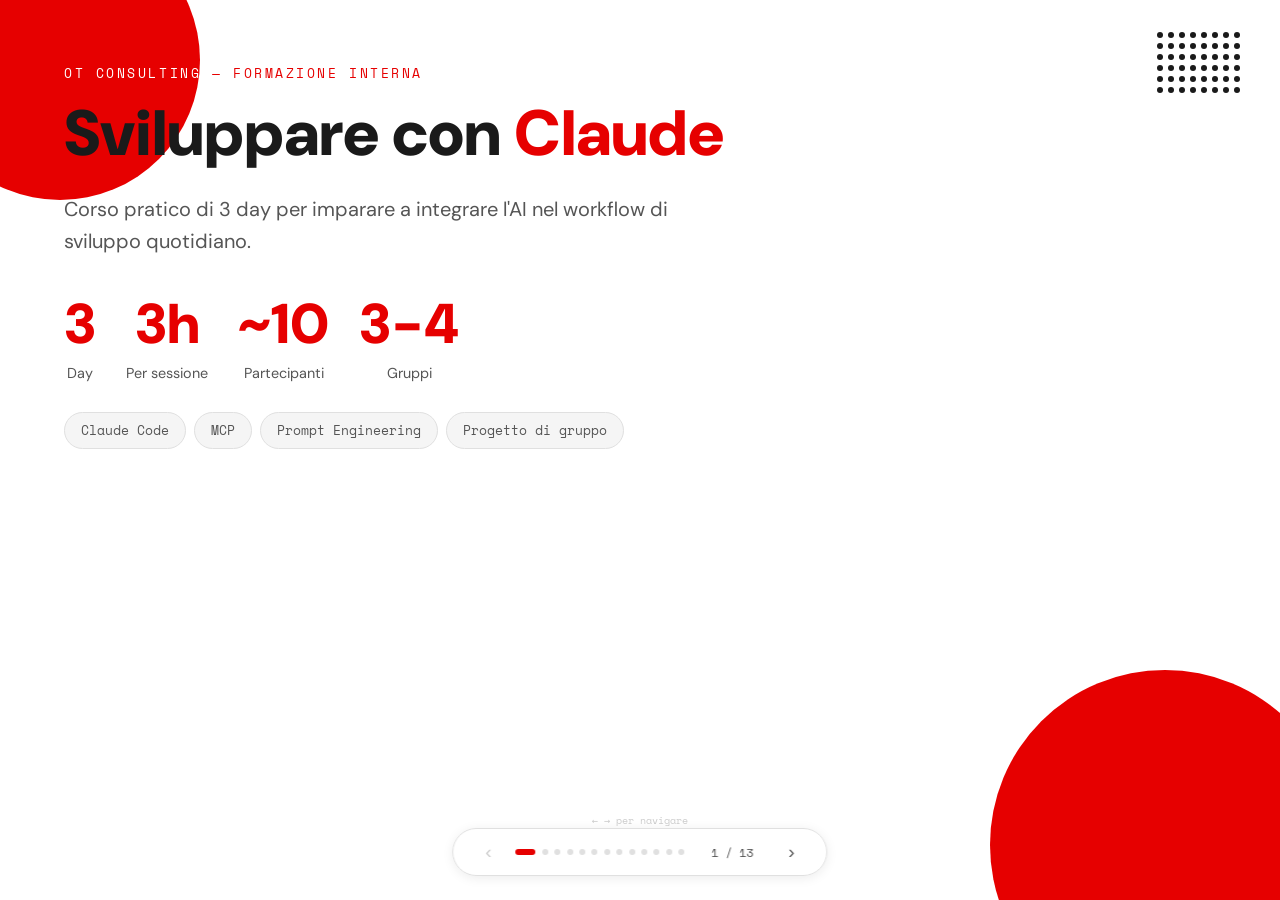
==== commit 229c3dd3: "end claude formazione" ====
--- a/presentazioni/claude-formazione/index.html
+++ b/presentazioni/claude-formazione/index.html
@@ -156,31 +156,31 @@
     padding-left: 1.25rem;
   }
 
-  /* Theme grid: bigger cards */
+  /* Theme grid: compact to leave room for sorteggio */
   .theme-grid {
     width: 100%;
-    margin-top: 2rem;
-    gap: 1rem;
+    margin-top: 1rem;
+    gap: .6rem;
   }
 
   .theme-card {
-    padding: 1.5rem 1rem;
+    padding: .75rem .6rem;
   }
 
   .theme-card .tc-icon {
-    width: 42px;
-    height: 42px;
-    margin-bottom: .75rem;
+    width: 32px;
+    height: 32px;
+    margin-bottom: .4rem;
   }
 
   .theme-card .name {
-    font-size: .9rem;
-    margin-bottom: .5rem;
+    font-size: .82rem;
+    margin-bottom: .25rem;
   }
 
   .theme-card .desc {
-    font-size: .78rem;
-    line-height: 1.5;
+    font-size: .68rem;
+    line-height: 1.4;
   }
 
   /* Cmd table: bigger rows */
@@ -228,8 +228,9 @@
     display: flex;
     align-items: center;
     gap: 1rem;
-    margin-top: 1.5rem;
+    margin-top: 1rem;
     width: 100%;
+    min-height: 80px;
   }
 
   .sorteggio-btn {
@@ -336,10 +337,10 @@
       <span></span><span></span><span></span><span></span><span></span><span></span><span></span><span></span>
     </div>
     <div class="slide-label" style="position:relative;z-index:2"><span style="color:#fff">OT Consulting</span> <span style="color:var(--accent)">— Formazione interna</span></div>
-    <h1 style="position:relative;z-index:2" class="hero-title">Sviluppare con <span class="highlight">Claude</span></h1>
-    <p class="subtitle" style="position:relative;z-index:2">Corso pratico di 3 giornate per imparare a integrare l'AI nel workflow di sviluppo quotidiano.</p>
+    <h1 style="position:relative;z-index:2" class="hero-title">Sviluppare con <span class="highlight" style="-webkit-text-stroke:3px #fff;paint-order:stroke fill">Claude</span></h1>
+    <p class="subtitle" style="position:relative;z-index:2">Corso pratico di 3 day per imparare a integrare l'AI nel workflow di sviluppo quotidiano.</p>
     <div class="kv-row" style="position:relative;z-index:2">
-      <div class="kv"><div class="val">3</div><div class="label">Giornate</div></div>
+      <div class="kv"><div class="val">3</div><div class="label">Day</div></div>
       <div class="kv"><div class="val">3h</div><div class="label">Per sessione</div></div>
       <div class="kv"><div class="val">~10</div><div class="label">Partecipanti</div></div>
       <div class="kv"><div class="val">3-4</div><div class="label">Gruppi</div></div>
@@ -360,31 +361,31 @@
       <div class="card">
         <div class="icon orange"><svg width="18" height="18" viewBox="0 0 24 24" fill="none" stroke="currentColor" stroke-width="2" stroke-linecap="round" stroke-linejoin="round"><path d="M12 2a7 7 0 0 1 7 7c0 2.38-1.19 4.47-3 5.74V17a1 1 0 0 1-1 1H9a1 1 0 0 1-1-1v-2.26C6.19 13.47 5 11.38 5 9a7 7 0 0 1 7-7z"/><line x1="9" y1="21" x2="15" y2="21"/><line x1="10" y1="24" x2="14" y2="24"/></svg></div>
         <h3>Capire Claude</h3>
-        <p>Differenze tra Claude.ai, API e Claude Code. Modelli, context window, system prompt.</p>
+        <p>Differenze tra Claude.ai, API e Claude Code. Modelli, context window, system prompt e CLAUDE.md.</p>
       </div>
       <div class="card">
         <div class="icon blue"><svg width="18" height="18" viewBox="0 0 24 24" fill="none" stroke="currentColor" stroke-width="2" stroke-linecap="round" stroke-linejoin="round"><polyline points="4 17 10 11 4 5"/><line x1="12" y1="19" x2="20" y2="19"/></svg></div>
         <h3>Usare Claude Code</h3>
-        <p>Setup, comandi, prompt engineering, CLAUDE.md, gestione del contesto.</p>
+        <p>Setup, comandi, prompt engineering, gestione del contesto. Installare e configurare Skills e Plugin.</p>
       </div>
       <div class="card">
         <div class="icon purple"><svg width="18" height="18" viewBox="0 0 24 24" fill="none" stroke="currentColor" stroke-width="2" stroke-linecap="round" stroke-linejoin="round"><path d="M10 13a5 5 0 0 0 7.54.54l3-3a5 5 0 0 0-7.07-7.07l-1.72 1.71"/><path d="M14 11a5 5 0 0 0-7.54-.54l-3 3a5 5 0 0 0 7.07 7.07l1.71-1.71"/></svg></div>
-        <h3>Padroneggiare MCP</h3>
-        <p>Collegare servizi esterni, creare skills, estendere le capacità di Claude.</p>
+        <h3>MCP, Skills & Plugin</h3>
+        <p>Collegare servizi esterni via MCP. Creare Skills custom per codificare standard e workflow. Usare Plugin per estendere le capacità.</p>
       </div>
       <div class="card">
         <div class="icon green"><svg width="18" height="18" viewBox="0 0 24 24" fill="none" stroke="currentColor" stroke-width="2" stroke-linecap="round" stroke-linejoin="round"><polygon points="13 2 3 14 12 14 11 22 21 10 12 10 13 2"/></svg></div>
         <h3>Costruire qualcosa di reale</h3>
-        <p>Progetto di gruppo end-to-end: dall'idea alla demo, tutto con Claude.</p>
+        <p>Progetto di gruppo end-to-end con Skills, Plugin e MCP: dall'idea alla demo, tutto con Claude.</p>
       </div>
     </div>
     <div class="slide-footer"><span class="copyright">OT Consulting — Formazione interna</span></div>
   </div>
 
-  <!-- SLIDE 2: Overview 3 giornate -->
+  <!-- SLIDE 2: Overview 3 day -->
   <div class="slide content-slide" data-slide="2">
     <div class="slide-label">Panoramica</div>
-    <h2 class="slide-title">Le 3 giornate</h2>
+    <h2 class="slide-title">3 Days</h2>
     <div class="overview-grid">
       <div class="day-card d1">
         <div class="day-num">01</div>
@@ -393,7 +394,8 @@
         <ul>
           <li>Introduzione a Claude</li>
           <li>Demo live Claude Code</li>
-          <li>MCP e Skills</li>
+          <li>MCP, Skills e Plugin</li>
+          <li>Creare una Skill con Skill Creator</li>
           <li>Hands-on individuale</li>
           <li>Formazione gruppi</li>
           <li>Sorteggio aree & brainstorming</li>
@@ -427,9 +429,9 @@
     <div class="slide-footer"><span class="copyright">OT Consulting — Formazione interna</span></div>
   </div>
 
-  <!-- SLIDE 3: GIORNATA 1 - Teoria -->
+  <!-- SLIDE 3: Day 1 - Teoria -->
   <div class="slide content-slide" data-slide="3">
-    <div class="slide-label">Giornata 1 — Parte teorica</div>
+    <div class="slide-label">Day 1 — Parte teorica</div>
     <h2 class="slide-title">Cos'è Claude e come usarlo</h2>
     <div class="two-col">
       <div>
@@ -439,8 +441,8 @@
         <h3 style="margin-top: 24px;" class="mb-4">Claude Code in azione (30 min)</h3>
         <p>Demo live: da zero a progetto funzionante in 10 minuti. Comandi essenziali, CLAUDE.md, prompt engineering per sviluppatori.</p>
 
-        <h3 style="margin-top: 24px;" class="mb-4">MCP & Skills (20 min)</h3>
-        <p>Model Context Protocol spiegato semplice: "le API di Claude". Demo di collegamento MCP server. Come creare e usare le skills.</p>
+        <h3 style="margin-top: 24px;" class="mb-4">MCP, Skills & Plugin (20 min)</h3>
+        <p>Model Context Protocol: collegare tool esterni (GitHub, Jira, DB). Skills: moduli riutilizzabili con standard e workflow del team. Plugin: estensioni installabili con un comando (Playwright, Context7, Serena).</p>
       </div>
       <div>
         <div style="background: var(--surface); border: 1px solid var(--border); border-radius: 12px; padding: 24px; box-shadow: 0 1px 4px rgba(0,0,0,.04);">
@@ -454,6 +456,7 @@
             <span class="tag">/model</span>
             <span class="tag">MCP Server</span>
             <span class="tag">Skills</span>
+            <span class="tag">Plugin</span>
             <span class="tag">Prompt Engineering</span>
           </div>
           <div class="tip-box" style="margin-top: 20px;">
@@ -465,12 +468,12 @@
     <div class="slide-footer"><span class="copyright">OT Consulting — Formazione interna</span></div>
   </div>
 
-  <!-- SLIDE 4: G1 Timeline -->
+  <!-- SLIDE 4: D1 Timeline -->
   <div class="slide content-slide" data-slide="4">
-    <div class="slide-label">Giornata 1 — Timeline completa</div>
+    <div class="slide-label">Day 1 — Timeline completa</div>
     <div class="two-col" style="align-items: start;">
       <div>
-        <div class="big-number">G1</div>
+        <div class="big-number">D1</div>
         <p style="margin-top: 12px;">Dalla teoria alla pratica: si parte con i fondamenti, si prova tutti insieme, poi si formano i gruppi e si inizia a ideare il progetto.</p>
       </div>
       <div class="timeline-vertical">
@@ -479,7 +482,7 @@
           <div class="timeline-content">
             <div class="time">70 min</div>
             <h3>Intro e teoria</h3>
-            <p>Claude, Claude Code, MCP, Skills — con demo live</p>
+            <p>Claude, Claude Code, MCP, Skills, Plugin — con demo live</p>
           </div>
         </div>
         <div class="timeline-item">
@@ -510,11 +513,191 @@
     <div class="slide-footer"><span class="copyright">OT Consulting — Formazione interna</span></div>
   </div>
 
-  <!-- SLIDE 5: Aree tematiche -->
+  <!-- SLIDE 5: D2 Timeline -->
   <div class="slide content-slide" data-slide="5">
+    <div class="slide-label day2">Day 2 — Timeline completa</div>
+    <div class="two-col" style="align-items: start;">
+      <div>
+        <div class="big-number c2">D2</div>
+        <p style="margin-top: 12px;">Il day più operativo. I gruppi sviluppano il progetto con Claude Code e il supporto continuo del tutor.</p>
+        <div class="tip-box" style="border-left-color: var(--blue); margin-top: 24px;">
+          <p><strong>Ruolo del tutor:</strong> gira tra i gruppi, aiuta col prompt engineering, suggerisce approcci, prende nota di pattern comuni.</p>
+        </div>
+      </div>
+      <div class="timeline-vertical">
+        <div class="timeline-item day2">
+          <div class="timeline-dot"><svg width="14" height="14" viewBox="0 0 24 24" fill="none" stroke="currentColor" stroke-width="2.5" stroke-linecap="round" stroke-linejoin="round"><path d="M16 4h2a2 2 0 0 1 2 2v14a2 2 0 0 1-2 2H6a2 2 0 0 1-2-2V6a2 2 0 0 1 2-2h2"/><rect x="8" y="2" width="8" height="4" rx="1"/></svg></div>
+          <div class="timeline-content">
+            <div class="time">15 min</div>
+            <h3>Allineamento</h3>
+            <p>Ogni gruppo presenta il piano in 2 min + feedback tutor</p>
+          </div>
+        </div>
+        <div class="timeline-item day2">
+          <div class="timeline-dot"><svg width="14" height="14" viewBox="0 0 24 24" fill="none" stroke="currentColor" stroke-width="2.5" stroke-linecap="round" stroke-linejoin="round"><polygon points="13 2 3 14 12 14 11 22 21 10 12 10 13 2"/></svg></div>
+          <div class="timeline-content">
+            <div class="time">60 min</div>
+            <h3>Sviluppo — parte 1</h3>
+            <p>Coding con Claude Code, supporto tutor continuo</p>
+          </div>
+        </div>
+        <div class="timeline-item day2">
+          <div class="timeline-dot pause"><svg width="12" height="12" viewBox="0 0 24 24" fill="none" stroke="currentColor" stroke-width="2.5" stroke-linecap="round" stroke-linejoin="round"><line x1="5" y1="12" x2="19" y2="12"/></svg></div>
+          <div class="timeline-content">
+            <div class="time" style="color: var(--muted);">15 min</div>
+            <h3 style="color: var(--muted);">Pausa</h3>
+          </div>
+        </div>
+        <div class="timeline-item day2">
+          <div class="timeline-dot"><svg width="14" height="14" viewBox="0 0 24 24" fill="none" stroke="currentColor" stroke-width="2.5" stroke-linecap="round" stroke-linejoin="round"><polyline points="16 18 22 12 16 6"/><polyline points="8 6 2 12 8 18"/></svg></div>
+          <div class="timeline-content">
+            <div class="time">75 min</div>
+            <h3>Sviluppo — parte 2 + checkpoint</h3>
+            <p>55 min sviluppo + 20 min checkpoint (5 min per gruppo): a che punto siete? Serve ridurre lo scope?</p>
+          </div>
+        </div>
+        <div class="timeline-item day2">
+          <div class="timeline-dot"><svg width="14" height="14" viewBox="0 0 24 24" fill="none" stroke="currentColor" stroke-width="2.5" stroke-linecap="round" stroke-linejoin="round"><path d="M14 2H6a2 2 0 0 0-2 2v16a2 2 0 0 0 2 2h12a2 2 0 0 0 2-2V8z"/><polyline points="14 2 14 8 20 8"/><line x1="16" y1="13" x2="8" y2="13"/><line x1="16" y1="17" x2="8" y2="17"/></svg></div>
+          <div class="timeline-content">
+            <div class="time">15 min</div>
+            <h3>Wrap-up</h3>
+            <p>Stato avanzamento, tips comuni, preparazione per D3</p>
+          </div>
+        </div>
+      </div>
+    </div>
+    <div class="slide-footer"><span class="copyright">OT Consulting — Formazione interna</span></div>
+  </div>
+
+  <!-- SLIDE 6: D3 Timeline -->
+  <div class="slide content-slide" data-slide="6">
+    <div class="slide-label day3">Day 3 — Timeline completa</div>
+    <div class="two-col" style="align-items: start;">
+      <div>
+        <div class="big-number c3">D3</div>
+        <p style="margin-top: 12px;">Sprint finale, poi ognuno presenta il proprio lavoro. Si chiude con retrospettiva e best practices.</p>
+        <div class="tip-box" style="border-left-color: var(--green); margin-top: 24px;">
+          <p><strong>Ogni gruppo (15 min):</strong> demo live (5-7 min) + come hanno usato Claude (3-4 min) + lezioni apprese (2-3 min) + Q&A (2-3 min).</p>
+        </div>
+      </div>
+      <div class="timeline-vertical">
+        <div class="timeline-item day3">
+          <div class="timeline-dot"><svg width="14" height="14" viewBox="0 0 24 24" fill="none" stroke="currentColor" stroke-width="2.5" stroke-linecap="round" stroke-linejoin="round"><polygon points="13 2 3 14 12 14 11 22 21 10 12 10 13 2"/></svg></div>
+          <div class="timeline-content">
+            <div class="time">75 min</div>
+            <h3>Sprint finale</h3>
+            <p>Finalizzazione progetto + preparazione demo. Focus: far funzionare, non aggiungere feature.</p>
+          </div>
+        </div>
+        <div class="timeline-item day3">
+          <div class="timeline-dot pause"><svg width="12" height="12" viewBox="0 0 24 24" fill="none" stroke="currentColor" stroke-width="2.5" stroke-linecap="round" stroke-linejoin="round"><line x1="5" y1="12" x2="19" y2="12"/></svg></div>
+          <div class="timeline-content">
+            <div class="time" style="color: var(--muted);">15 min</div>
+            <h3 style="color: var(--muted);">Pausa</h3>
+          </div>
+        </div>
+        <div class="timeline-item day3">
+          <div class="timeline-dot"><svg width="14" height="14" viewBox="0 0 24 24" fill="none" stroke="currentColor" stroke-width="2.5" stroke-linecap="round" stroke-linejoin="round"><rect x="2" y="7" width="20" height="14" rx="2" ry="2"/><polyline points="17 2 12 7 7 2"/></svg></div>
+          <div class="timeline-content">
+            <div class="time">60 min</div>
+            <h3>Presentazioni</h3>
+            <p>15 min per gruppo: demo live, uso di Claude, lezioni apprese, Q&A</p>
+          </div>
+        </div>
+        <div class="timeline-item day3">
+          <div class="timeline-dot"><svg width="14" height="14" viewBox="0 0 24 24" fill="none" stroke="currentColor" stroke-width="2.5" stroke-linecap="round" stroke-linejoin="round"><path d="M4 15s1-1 4-1 5 2 8 2 4-1 4-1V3s-1 1-4 1-5-2-8-2-4 1-4 1z"/><line x1="4" y1="22" x2="4" y2="15"/></svg></div>
+          <div class="timeline-content">
+            <div class="time">30 min</div>
+            <h3>Chiusura</h3>
+            <p>Retrospettiva collettiva, best practices, risorse, votazione miglior progetto</p>
+          </div>
+        </div>
+      </div>
+    </div>
+    <div class="slide-footer"><span class="copyright">OT Consulting — Formazione interna</span></div>
+  </div>
+
+  <!-- SLIDE 7: Il progetto di gruppo -->
+  <div class="slide content-slide" data-slide="7">
+    <div class="slide-label">Il cuore del corso</div>
+    <h2 class="slide-title">Un progetto reale, costruito insieme</h2>
+    <p class="section-desc">Ogni team riceve un'area tematica e ha 2 day per costruire un progetto funzionante con Claude Code — dall'idea alla demo live.</p>
+    <div class="card-grid" style="grid-template-columns: repeat(4, 1fr); max-width: 1100px;">
+      <div class="card">
+        <div class="icon orange"><svg width="18" height="18" viewBox="0 0 24 24" fill="none" stroke="currentColor" stroke-width="2" stroke-linecap="round" stroke-linejoin="round"><path d="M17 21v-2a4 4 0 0 0-4-4H5a4 4 0 0 0-4 4v2"/><circle cx="9" cy="7" r="4"/><path d="M23 21v-2a4 4 0 0 0-3-3.87"/><path d="M16 3.13a4 4 0 0 1 0 7.75"/></svg></div>
+        <h3>Team da ~3 persone</h3>
+        <p>Formati eterogenei per competenze. Ogni gruppo ha un tutor di supporto dedicato.</p>
+      </div>
+      <div class="card">
+        <div class="icon blue"><svg width="18" height="18" viewBox="0 0 24 24" fill="none" stroke="currentColor" stroke-width="2" stroke-linecap="round" stroke-linejoin="round"><polygon points="12 2 2 7 12 12 22 7 12 2"/><polyline points="2 17 12 22 22 17"/><polyline points="2 12 12 17 22 12"/></svg></div>
+        <h3>Stack libero</h3>
+        <p>Frontend, backend, fullstack — il team sceglie le tecnologie. Claude Code supporta qualsiasi linguaggio.</p>
+      </div>
+      <div class="card">
+        <div class="icon purple"><svg width="18" height="18" viewBox="0 0 24 24" fill="none" stroke="currentColor" stroke-width="2" stroke-linecap="round" stroke-linejoin="round"><polyline points="4 17 10 11 4 5"/><line x1="12" y1="19" x2="20" y2="19"/></svg></div>
+        <h3>100% con Claude Code</h3>
+        <p>Dall'init del progetto alla PR finale. Skills, Plugin e MCP inclusi nel workflow.</p>
+      </div>
+      <div class="card">
+        <div class="icon green"><svg width="18" height="18" viewBox="0 0 24 24" fill="none" stroke="currentColor" stroke-width="2" stroke-linecap="round" stroke-linejoin="round"><rect x="2" y="7" width="20" height="14" rx="2" ry="2"/><polyline points="17 2 12 7 7 2"/></svg></div>
+        <h3>Demo Day finale</h3>
+        <p>Ogni team presenta il progetto: demo live, come ha usato Claude, lezioni apprese.</p>
+      </div>
+    </div>
+    <div class="tip-box" style="max-width: 1100px; margin-top: 1.5rem;">
+      <p><strong>Obiettivo:</strong> non è il codice perfetto, ma imparare a collaborare con l'AI. Il progetto è il veicolo — le competenze acquisite sono il vero output.</p>
+    </div>
+    <div class="slide-footer"><span class="copyright">OT Consulting — Formazione interna</span></div>
+  </div>
+
+  <!-- SLIDE 8: Come funziona il progetto -->
+  <div class="slide content-slide" data-slide="8">
+    <div class="slide-label">Workflow del progetto</div>
+    <h2 class="slide-title">Da zero a demo in 3 step</h2>
+    <p class="section-desc">Il percorso di ogni team segue 3 fasi chiare, ognuna supportata dal tutor.</p>
+    <div class="card-grid" style="grid-template-columns: repeat(3, 1fr); max-width: 1100px;">
+      <div class="card" style="border-top: 3px solid var(--accent);">
+        <div style="font-family:'Space Mono',monospace;font-size:.7rem;color:var(--accent);margin-bottom:.5rem;">STEP 1 — D1</div>
+        <h3>Ideazione & Setup</h3>
+        <ul class="checklist">
+          <li>Sorteggio area tematica</li>
+          <li>Brainstorming con il team</li>
+          <li>Definizione scope (cosa fa, cosa no)</li>
+          <li><code>claude /init</code> + CLAUDE.md</li>
+          <li>Validazione del piano con il tutor</li>
+        </ul>
+      </div>
+      <div class="card" style="border-top: 3px solid var(--blue);">
+        <div style="font-family:'Space Mono',monospace;font-size:.7rem;color:var(--blue);margin-bottom:.5rem;">STEP 2 — D2</div>
+        <h3>Sviluppo intensivo</h3>
+        <ul class="checklist">
+          <li>Coding assistito con Claude Code</li>
+          <li>Integrazione MCP server e Plugin</li>
+          <li>Creazione Skills per il progetto</li>
+          <li>Checkpoint a metà giornata</li>
+          <li>Riduzione scope se necessario</li>
+        </ul>
+      </div>
+      <div class="card" style="border-top: 3px solid var(--green);">
+        <div style="font-family:'Space Mono',monospace;font-size:.7rem;color:var(--green);margin-bottom:.5rem;">STEP 3 — D3</div>
+        <h3>Sprint finale & Demo</h3>
+        <ul class="checklist">
+          <li>Fix e polish dell'ultimo miglio</li>
+          <li>Preparazione presentazione</li>
+          <li>Demo live (5-7 min per team)</li>
+          <li>Racconto dell'uso di Claude</li>
+          <li>Q&A e votazione miglior progetto</li>
+        </ul>
+      </div>
+    </div>
+    <div class="slide-footer"><span class="copyright">OT Consulting — Formazione interna</span></div>
+  </div>
+
+  <!-- SLIDE 9: Aree tematiche (sorteggio) -->
+  <div class="slide content-slide" data-slide="9">
     <div class="slide-label">Sorteggio</div>
     <h2 class="slide-title">10 aree tematiche</h2>
-    <p>Ogni gruppo pesca a sorte un'area e costruisce un progetto reale con Claude Code. Solo 3-4 vengono estratte.</p>
+    <p class="section-desc">Ogni gruppo pesca a sorte un'area e costruisce un progetto reale con Claude Code.<br>Solo 3-4 vengono estratte. In alternativa, è possibile proporre un'idea personale o di fantasia — nessun obbligo.</p>
     <div class="theme-grid">
       <div class="theme-card">
         <div class="tc-icon"><svg width="18" height="18" viewBox="0 0 24 24" fill="none" stroke="currentColor" stroke-width="2" stroke-linecap="round" stroke-linejoin="round"><line x1="12" y1="1" x2="12" y2="23"/><path d="M17 5H9.5a3.5 3.5 0 0 0 0 7h5a3.5 3.5 0 0 1 0 7H6"/></svg></div>
@@ -580,162 +763,50 @@
     <div class="slide-footer"><span class="copyright">OT Consulting — Formazione interna</span></div>
   </div>
 
-  <!-- SLIDE 6: G2 Timeline -->
-  <div class="slide content-slide" data-slide="6">
-    <div class="slide-label day2">Giornata 2 — Timeline completa</div>
-    <div class="two-col" style="align-items: start;">
-      <div>
-        <div class="big-number c2">G2</div>
-        <p style="margin-top: 12px;">La giornata più operativa. I gruppi sviluppano il progetto con Claude Code e il supporto continuo del tutor.</p>
-        <div class="tip-box" style="border-left-color: var(--blue); margin-top: 24px;">
-          <p><strong>Ruolo del tutor:</strong> gira tra i gruppi, aiuta col prompt engineering, suggerisce approcci, prende nota di pattern comuni.</p>
-        </div>
-      </div>
-      <div class="timeline-vertical">
-        <div class="timeline-item day2">
-          <div class="timeline-dot"><svg width="14" height="14" viewBox="0 0 24 24" fill="none" stroke="currentColor" stroke-width="2.5" stroke-linecap="round" stroke-linejoin="round"><path d="M16 4h2a2 2 0 0 1 2 2v14a2 2 0 0 1-2 2H6a2 2 0 0 1-2-2V6a2 2 0 0 1 2-2h2"/><rect x="8" y="2" width="8" height="4" rx="1"/></svg></div>
-          <div class="timeline-content">
-            <div class="time">15 min</div>
-            <h3>Allineamento</h3>
-            <p>Ogni gruppo presenta il piano in 2 min + feedback tutor</p>
-          </div>
-        </div>
-        <div class="timeline-item day2">
-          <div class="timeline-dot"><svg width="14" height="14" viewBox="0 0 24 24" fill="none" stroke="currentColor" stroke-width="2.5" stroke-linecap="round" stroke-linejoin="round"><polygon points="13 2 3 14 12 14 11 22 21 10 12 10 13 2"/></svg></div>
-          <div class="timeline-content">
-            <div class="time">60 min</div>
-            <h3>Sviluppo — parte 1</h3>
-            <p>Coding con Claude Code, supporto tutor continuo</p>
-          </div>
-        </div>
-        <div class="timeline-item day2">
-          <div class="timeline-dot pause"><svg width="12" height="12" viewBox="0 0 24 24" fill="none" stroke="currentColor" stroke-width="2.5" stroke-linecap="round" stroke-linejoin="round"><line x1="5" y1="12" x2="19" y2="12"/></svg></div>
-          <div class="timeline-content">
-            <div class="time" style="color: var(--muted);">15 min</div>
-            <h3 style="color: var(--muted);">Pausa</h3>
-          </div>
-        </div>
-        <div class="timeline-item day2">
-          <div class="timeline-dot"><svg width="14" height="14" viewBox="0 0 24 24" fill="none" stroke="currentColor" stroke-width="2.5" stroke-linecap="round" stroke-linejoin="round"><polyline points="16 18 22 12 16 6"/><polyline points="8 6 2 12 8 18"/></svg></div>
-          <div class="timeline-content">
-            <div class="time">75 min</div>
-            <h3>Sviluppo — parte 2 + checkpoint</h3>
-            <p>55 min sviluppo + 20 min checkpoint (5 min per gruppo): a che punto siete? Serve ridurre lo scope?</p>
-          </div>
-        </div>
-        <div class="timeline-item day2">
-          <div class="timeline-dot"><svg width="14" height="14" viewBox="0 0 24 24" fill="none" stroke="currentColor" stroke-width="2.5" stroke-linecap="round" stroke-linejoin="round"><path d="M14 2H6a2 2 0 0 0-2 2v16a2 2 0 0 0 2 2h12a2 2 0 0 0 2-2V8z"/><polyline points="14 2 14 8 20 8"/><line x1="16" y1="13" x2="8" y2="13"/><line x1="16" y1="17" x2="8" y2="17"/></svg></div>
-          <div class="timeline-content">
-            <div class="time">15 min</div>
-            <h3>Wrap-up</h3>
-            <p>Stato avanzamento, tips comuni, preparazione per G3</p>
-          </div>
-        </div>
-      </div>
-    </div>
-    <div class="slide-footer"><span class="copyright">OT Consulting — Formazione interna</span></div>
-  </div>
-
-  <!-- SLIDE 7: G3 Timeline -->
-  <div class="slide content-slide" data-slide="7">
-    <div class="slide-label day3">Giornata 3 — Timeline completa</div>
-    <div class="two-col" style="align-items: start;">
-      <div>
-        <div class="big-number c3">G3</div>
-        <p style="margin-top: 12px;">Sprint finale, poi ognuno presenta il proprio lavoro. Si chiude con retrospettiva e best practices.</p>
-        <div class="tip-box" style="border-left-color: var(--green); margin-top: 24px;">
-          <p><strong>Ogni gruppo (15 min):</strong> demo live (5-7 min) + come hanno usato Claude (3-4 min) + lezioni apprese (2-3 min) + Q&A (2-3 min).</p>
-        </div>
-      </div>
-      <div class="timeline-vertical">
-        <div class="timeline-item day3">
-          <div class="timeline-dot"><svg width="14" height="14" viewBox="0 0 24 24" fill="none" stroke="currentColor" stroke-width="2.5" stroke-linecap="round" stroke-linejoin="round"><polygon points="13 2 3 14 12 14 11 22 21 10 12 10 13 2"/></svg></div>
-          <div class="timeline-content">
-            <div class="time">75 min</div>
-            <h3>Sprint finale</h3>
-            <p>Finalizzazione progetto + preparazione demo. Focus: far funzionare, non aggiungere feature.</p>
-          </div>
-        </div>
-        <div class="timeline-item day3">
-          <div class="timeline-dot pause"><svg width="12" height="12" viewBox="0 0 24 24" fill="none" stroke="currentColor" stroke-width="2.5" stroke-linecap="round" stroke-linejoin="round"><line x1="5" y1="12" x2="19" y2="12"/></svg></div>
-          <div class="timeline-content">
-            <div class="time" style="color: var(--muted);">15 min</div>
-            <h3 style="color: var(--muted);">Pausa</h3>
-          </div>
-        </div>
-        <div class="timeline-item day3">
-          <div class="timeline-dot"><svg width="14" height="14" viewBox="0 0 24 24" fill="none" stroke="currentColor" stroke-width="2.5" stroke-linecap="round" stroke-linejoin="round"><rect x="2" y="7" width="20" height="14" rx="2" ry="2"/><polyline points="17 2 12 7 7 2"/></svg></div>
-          <div class="timeline-content">
-            <div class="time">60 min</div>
-            <h3>Presentazioni</h3>
-            <p>15 min per gruppo: demo live, uso di Claude, lezioni apprese, Q&A</p>
-          </div>
-        </div>
-        <div class="timeline-item day3">
-          <div class="timeline-dot"><svg width="14" height="14" viewBox="0 0 24 24" fill="none" stroke="currentColor" stroke-width="2.5" stroke-linecap="round" stroke-linejoin="round"><path d="M4 15s1-1 4-1 5 2 8 2 4-1 4-1V3s-1 1-4 1-5-2-8-2-4 1-4 1z"/><line x1="4" y1="22" x2="4" y2="15"/></svg></div>
-          <div class="timeline-content">
-            <div class="time">30 min</div>
-            <h3>Chiusura</h3>
-            <p>Retrospettiva collettiva, best practices, risorse, votazione miglior progetto</p>
-          </div>
-        </div>
-      </div>
-    </div>
-    <div class="slide-footer"><span class="copyright">OT Consulting — Formazione interna</span></div>
-  </div>
-
-  <!-- SLIDE 8: Cheat sheet Claude Code -->
-  <div class="slide content-slide" data-slide="8">
-    <div class="slide-label">Riferimento rapido</div>
-    <h2 class="slide-title">Claude Code — Cheat Sheet</h2>
-    <div class="two-col">
-      <div>
-        <table class="cmd-table">
-          <tr><td>claude</td><td>Avvia Claude Code nella directory corrente</td></tr>
-          <tr><td>/init</td><td>Genera il file CLAUDE.md per il progetto</td></tr>
-          <tr><td>/compact</td><td>Compatta il contesto quando è troppo lungo</td></tr>
-          <tr><td>/cost</td><td>Mostra il costo della sessione</td></tr>
-          <tr><td>/model</td><td>Cambia modello (Sonnet/Opus/Haiku)</td></tr>
-          <tr><td>/clear</td><td>Pulisce la conversazione</td></tr>
-          <tr><td>/help</td><td>Mostra tutti i comandi</td></tr>
-          <tr><td>Shift+Tab</td><td>Accetta le modifiche suggerite</td></tr>
-          <tr><td>Esc</td><td>Rifiuta le modifiche</td></tr>
-        </table>
-      </div>
-      <div>
-        <h3>Tips per prompt efficaci</h3>
-        <div class="tip-box" style="margin-top: 12px;">
-          <p><strong>Sii specifico</strong> — "Crea un endpoint REST per la gestione utenti con CRUD in Express.js" batte "Fammi un backend"</p>
-        </div>
-        <div class="tip-box" style="margin-top: 10px;">
-          <p><strong>Dai contesto</strong> — "Usiamo React 18 + TypeScript + Tailwind. Aggiungi un componente Sidebar che..."</p>
-        </div>
-        <div class="tip-box" style="margin-top: 10px;">
-          <p><strong>Itera</strong> — Non fare tutto in un prompt. Step by step.</p>
-        </div>
-        <div class="tip-box" style="margin-top: 10px;">
-          <p><strong>Chiedi review</strong> — "Rivedi questo codice e suggerisci miglioramenti" è un ottimo uso di Claude.</p>
-        </div>
-      </div>
-    </div>
-    <div class="slide-footer"><span class="copyright">OT Consulting — Formazione interna</span></div>
-  </div>
-
-  <!-- SLIDE 9: Checklist -->
-  <div class="slide content-slide" data-slide="9">
+  <!-- SLIDE 10: Questionari PRE / POST -->
+  <div class="slide content-slide" data-slide="10">
+    <div class="slide-label">Valutazione</div>
+    <h2 class="slide-title">Questionari PRE & POST corso</h2>
+    <p>Due questionari per misurare l'impatto della formazione e raccogliere feedback strutturato.</p>
+    <div class="card-grid" style="grid-template-columns: 1fr 1fr; max-width: 900px;">
+      <div class="card">
+        <div class="icon orange"><svg width="18" height="18" viewBox="0 0 24 24" fill="none" stroke="currentColor" stroke-width="2" stroke-linecap="round" stroke-linejoin="round"><path d="M16 4h2a2 2 0 0 1 2 2v14a2 2 0 0 1-2 2H6a2 2 0 0 1-2-2V6a2 2 0 0 1 2-2h2"/><rect x="8" y="2" width="8" height="4" rx="1"/></svg></div>
+        <h3>PRE — Prima del corso</h3>
+        <ul class="checklist">
+          <li>Valutazione competenze attuali dello studente</li>
+          <li>Suggerimenti su aree tematiche per i progetti</li>
+          <li>Aspettative e obiettivi personali sul corso</li>
+        </ul>
+      </div>
+      <div class="card">
+        <div class="icon green"><svg width="18" height="18" viewBox="0 0 24 24" fill="none" stroke="currentColor" stroke-width="2" stroke-linecap="round" stroke-linejoin="round"><polyline points="9 11 12 14 22 4"/><path d="M21 12v7a2 2 0 0 1-2 2H5a2 2 0 0 1-2-2V5a2 2 0 0 1 2-2h11"/></svg></div>
+        <h3>POST — Dopo il corso</h3>
+        <ul class="checklist">
+          <li>Valutazione competenze acquisite (stesso formato del PRE per confronto)</li>
+          <li>Feedback sul corso: contenuti, ritmo, supporto</li>
+          <li>Spunti e suggerimenti per migliorare le prossime edizioni</li>
+        </ul>
+      </div>
+    </div>
+    <div class="tip-box" style="max-width: 900px;">
+      <p><strong>Perché due questionari?</strong> Il confronto PRE vs POST permette di misurare oggettivamente il progresso di ogni partecipante e l'efficacia complessiva della formazione.</p>
+    </div>
+    <div class="slide-footer"><span class="copyright">OT Consulting — Formazione interna</span><span class="copyright" style="font-style:italic;opacity:.6">Credits by Dr. Lodovici, Psychologist</span></div>
+  </div>
+
+  <!-- SLIDE 11: Checklist -->
+  <div class="slide content-slide" data-slide="11">
     <div class="slide-label">Prima di iniziare</div>
     <h2 class="slide-title">Checklist pre-corso</h2>
-    <div class="card-grid" style="grid-template-columns: repeat(3, 1fr); max-width: 1000px;">
+    <p class="section-desc">Tutto quello che serve per partire pronti il primo giorno.</p>
+    <div class="card-grid" style="grid-template-columns: repeat(3, 1fr);">
       <div class="card">
         <div class="icon orange"><svg width="18" height="18" viewBox="0 0 24 24" fill="none" stroke="currentColor" stroke-width="2" stroke-linecap="round" stroke-linejoin="round"><rect x="2" y="3" width="20" height="14" rx="2" ry="2"/><line x1="8" y1="21" x2="16" y2="21"/><line x1="12" y1="17" x2="12" y2="21"/></svg></div>
         <h3>Setup tecnico</h3>
         <ul class="checklist">
-          <li>Account Claude (API key)</li>
-          <li>Claude Code installato</li>
-          <li>Node.js installato</li>
+          <li>Account Claude con API key attiva</li>
+          <li>Claude Code installato e funzionante</li>
           <li>Accesso a GitHub</li>
-          <li>Internet stabile</li>
-          <li>Rate limits verificati</li>
         </ul>
       </div>
       <div class="card">
@@ -749,38 +820,39 @@
         </ul>
       </div>
       <div class="card">
-        <div class="icon green"><svg width="18" height="18" viewBox="0 0 24 24" fill="none" stroke="currentColor" stroke-width="2" stroke-linecap="round" stroke-linejoin="round"><rect x="1" y="3" width="15" height="13"/><polygon points="16 8 20 8 23 11 23 16 16 16 16 8"/><circle cx="5.5" cy="18.5" r="2.5"/><circle cx="18.5" cy="18.5" r="2.5"/></svg></div>
-        <h3>Logistica</h3>
+        <div class="icon green"><svg width="18" height="18" viewBox="0 0 24 24" fill="none" stroke="currentColor" stroke-width="2" stroke-linecap="round" stroke-linejoin="round"><polygon points="13 2 3 14 12 14 11 22 21 10 12 10 13 2"/></svg></div>
+        <h3>Survival Kit da Hackathon</h3>
         <ul class="checklist">
-          <li>Prese di corrente sufficienti</li>
-          <li>Monitor/TV per le demo</li>
-          <li>Timer visibile</li>
-          <li>Caffè e snack</li>
+          <li>Caffè. Tanto caffè.</li>
+          <li>Snack e merendine per il team</li>
+          <li>Playlist motivazionale (facoltativa)</li>
+          <li>Spirito competitivo ma fair play</li>
+          <li>Voglia di spaccare tutto (con Claude)</li>
         </ul>
       </div>
     </div>
     <div class="slide-footer"><span class="copyright">OT Consulting — Formazione interna</span></div>
   </div>
 
-  <!-- SLIDE 10: Closing -->
-  <div class="slide" data-slide="10" style="align-items:flex-start;justify-content:center;padding:4rem">
+  <!-- SLIDE 12: Closing -->
+  <div class="slide" data-slide="12" style="align-items:flex-start;justify-content:center;padding:4rem">
     <div class="cover-deco-tl"></div>
     <div class="cover-deco-br"></div>
     <div class="slide-label" style="position:relative;z-index:2">Let's build</div>
     <h1 class="hero-title" style="position:relative;z-index:2">Pronti a sviluppare<br>con <span class="highlight">Claude</span>?</h1>
-    <p class="subtitle" style="position:relative;z-index:2">3 giorni. 1 progetto reale. Un nuovo modo di scrivere codice.</p>
+    <p class="subtitle" style="position:relative;z-index:2">3 day. 1 progetto reale. Un nuovo modo di scrivere codice.</p>
     <div style="margin-top: 40px; display: flex; gap: 20px; position:relative;z-index:2">
       <div style="background: var(--bg); border: 1px solid var(--accent); border-radius: 12px; padding: 16px 24px; text-align: center; box-shadow: 0 1px 4px rgba(0,0,0,.04);">
         <div style="margin-bottom: 6px; color: var(--accent);"><svg width="22" height="22" viewBox="0 0 24 24" fill="none" stroke="currentColor" stroke-width="2" stroke-linecap="round" stroke-linejoin="round"><path d="M2 3h6a4 4 0 0 1 4 4v14a3 3 0 0 0-3-3H2z"/><path d="M22 3h-6a4 4 0 0 0-4 4v14a3 3 0 0 1 3-3h7z"/></svg></div>
-        <div style="font-size: 13px; font-weight: 700; color: var(--accent);">G1 — Learn</div>
+        <div style="font-size: 13px; font-weight: 700; color: var(--accent);">D1 — Learn</div>
       </div>
       <div style="background: var(--bg); border: 1px solid var(--blue); border-radius: 12px; padding: 16px 24px; text-align: center; box-shadow: 0 1px 4px rgba(0,0,0,.04);">
         <div style="margin-bottom: 6px; color: var(--blue);"><svg width="22" height="22" viewBox="0 0 24 24" fill="none" stroke="currentColor" stroke-width="2" stroke-linecap="round" stroke-linejoin="round"><polyline points="16 18 22 12 16 6"/><polyline points="8 6 2 12 8 18"/></svg></div>
-        <div style="font-size: 13px; font-weight: 700; color: var(--blue);">G2 — Build</div>
+        <div style="font-size: 13px; font-weight: 700; color: var(--blue);">D2 — Build</div>
       </div>
       <div style="background: var(--bg); border: 1px solid var(--green); border-radius: 12px; padding: 16px 24px; text-align: center; box-shadow: 0 1px 4px rgba(0,0,0,.04);">
         <div style="margin-bottom: 6px; color: var(--green);"><svg width="22" height="22" viewBox="0 0 24 24" fill="none" stroke="currentColor" stroke-width="2" stroke-linecap="round" stroke-linejoin="round"><rect x="2" y="7" width="20" height="14" rx="2" ry="2"/><polyline points="17 2 12 7 7 2"/></svg></div>
-        <div style="font-size: 13px; font-weight: 700; color: var(--green);">G3 — Ship</div>
+        <div style="font-size: 13px; font-weight: 700; color: var(--green);">D3 — Ship</div>
       </div>
     </div>
     <p style="margin-top: 30px; font-size: 14px; color: var(--muted); position:relative;z-index:2">OT Consulting — Formazione AI per sviluppatori</p>
@@ -792,7 +864,7 @@
 <div class="nav">
   <button id="prev" onclick="go(-1)">&#x2039;</button>
   <div class="dots" id="dots"></div>
-  <div class="counter" id="counter">1 / 11</div>
+  <div class="counter" id="counter">1 / 13</div>
   <button id="next" onclick="go(1)">&#x203a;</button>
 </div>
 
@@ -822,7 +894,7 @@
 function startSorteggio() {
   const btn = document.getElementById('sortBtn');
   const resultsEl = document.getElementById('sortResults');
-  const cards = document.querySelectorAll('[data-slide="5"] .theme-card');
+  const cards = document.querySelectorAll('[data-slide="9"] .theme-card');
 
   btn.disabled = true;
   resultsEl.innerHTML = '';
--- a/shared/style.css
+++ b/shared/style.css
@@ -23,7 +23,10 @@
 }
 
 html {
-  font-size: 16px
+  /* Prevent vertical scrolling by natively scaling everything down exactly like PPTX letterboxing.
+     Using highly calculated min(1.25vw, 2.2vh) bounds to guarantee completely maximized font sizes 
+     that still mathematically fit the heaviest slides (Slide 3/13) inside a 16:9 vertical limit. */
+  font-size: clamp(10px, min(1.25vw, 2.2vh), 26px);
 }
 
 body {
@@ -49,12 +52,12 @@
   display: flex;
   flex-direction: column;
   align-items: center;
-  padding: 3rem 4rem 4.5rem;
+  padding: 3rem 4rem 6.5rem;
   opacity: 0;
   pointer-events: none;
-  overflow-y: auto;
+  overflow: hidden;
   transition: opacity .45s ease, transform .45s cubic-bezier(.4, 0, .2, 1);
-  transform: translateX(60px);
+  transform: translateX(3.75rem);
 }
 
 .slide>*:first-child {
@@ -75,10 +78,28 @@
   pointer-events: auto
 }
 
-/* Content slides: left-aligned with title bar */
+/* Content slides: center-aligned with left-aligned title bar */
 .slide.content-slide {
-  align-items: flex-start;
-  padding: 1.25rem 4rem 3.5rem;
+  align-items: center;
+  padding: 1.25rem 4rem 6.5rem;
+}
+
+.slide.content-slide > .slide-title,
+.slide.content-slide > .section-desc {
+  align-self: flex-start;
+}
+
+/* Vertically center the main content block within the slide */
+.slide.content-slide > .slide-title + *:not(.section-desc) {
+  margin-top: auto;
+}
+
+.slide.content-slide > .section-desc + * {
+  margin-top: auto;
+}
+
+.slide.content-slide > *:nth-last-child(2) {
+  margin-bottom: auto;
 }
 
 .slide.content-slide>*:first-child {
@@ -105,11 +126,11 @@
   gap: 1rem;
   background: rgba(255, 255, 255, .92);
   border: 1px solid var(--border);
-  border-radius: 999px;
+  border-radius: 62.4375rem;
   padding: .5rem 1.5rem;
   z-index: 100;
-  backdrop-filter: blur(12px);
-  box-shadow: 0 2px 12px rgba(0, 0, 0, .08);
+  backdrop-filter: blur(0.75rem);
+  box-shadow: 0 2px 0.75rem rgba(0, 0, 0, .08);
 }
 
 .nav button {
@@ -147,8 +168,8 @@
 }
 
 .dot {
-  width: 6px;
-  height: 6px;
+  width: 0.375rem;
+  height: 0.375rem;
   border-radius: 50%;
   background: var(--border);
   transition: all .3s;
@@ -157,7 +178,7 @@
 
 .dot.active {
   background: var(--accent);
-  width: 20px;
+  width: 1.25rem;
   border-radius: 3px
 }
 
@@ -187,8 +208,8 @@
 }
 
 .slide-footer .ot-logo .ot-circle {
-  width: 18px;
-  height: 18px;
+  width: 1.125rem;
+  height: 1.125rem;
 }
 
 .slide-footer .ot-logo .ot-circle img {
@@ -227,8 +248,8 @@
   position: absolute;
   bottom: 0;
   left: 0;
-  width: clamp(200px, 35%, 420px);
-  height: 6px;
+  width: clamp(12.5rem, 35%, 26.25rem);
+  height: 0.375rem;
   background: linear-gradient(90deg, #E60000 60%, #FF4400);
   border-radius: 1px;
 }
@@ -238,8 +259,8 @@
   position: absolute;
   top: -80px;
   left: -80px;
-  width: 280px;
-  height: 280px;
+  width: 17.5rem;
+  height: 17.5rem;
   border-radius: 50%;
   background: var(--accent);
   z-index: 0;
@@ -249,8 +270,8 @@
   position: absolute;
   bottom: -120px;
   right: -60px;
-  width: 350px;
-  height: 350px;
+  width: 21.875rem;
+  height: 21.875rem;
   border-radius: 50%;
   background: var(--accent);
   z-index: 0;
@@ -262,13 +283,13 @@
   right: 2.5rem;
   display: grid;
   grid-template-columns: repeat(8, 1fr);
-  gap: 5px;
+  gap: 0.3125rem;
   z-index: 1;
 }
 
 .cover-dot-grid span {
-  width: 6px;
-  height: 6px;
+  width: 0.375rem;
+  height: 0.375rem;
   border-radius: 50%;
   background: #1a1a1a;
 }
@@ -294,19 +315,19 @@
 }
 
 .close-hex-filled {
-  width: 80px;
-  height: 80px;
+  width: 5rem;
+  height: 5rem;
   background: var(--accent);
   clip-path: polygon(50% 0%, 100% 25%, 100% 75%, 50% 100%, 0% 75%, 0% 25%);
 }
 
 .close-hex-outline {
-  width: 70px;
-  height: 70px;
+  width: 4.375rem;
+  height: 4.375rem;
   border: 2px solid #1a1a1a;
   clip-path: polygon(50% 0%, 100% 25%, 100% 75%, 50% 100%, 0% 75%, 0% 25%);
   position: absolute;
-  top: 20px;
+  top: 1.25rem;
   right: -15px;
 }
 
@@ -328,7 +349,7 @@
   font-weight: 900;
   line-height: 1.1;
   text-align: left;
-  max-width: 800px;
+  max-width: 50rem;
   position: relative;
   z-index: 2;
 }
@@ -341,7 +362,7 @@
   font-size: clamp(1rem, 2vw, 1.25rem);
   color: var(--muted);
   text-align: left;
-  max-width: 640px;
+  max-width: 40rem;
   margin-top: 1.5rem;
   line-height: 1.6;
   position: relative;
@@ -361,7 +382,7 @@
   font-size: clamp(1.8rem, 3.5vw, 2.8rem);
   font-weight: 900;
   line-height: 1.2;
-  max-width: 800px;
+  max-width: 50rem;
 }
 
 .section-title .highlight {
@@ -372,40 +393,40 @@
   color: var(--muted);
   font-size: .95rem;
   line-height: 1.5;
-  max-width: 700px;
+  max-width: 43.75rem;
   margin-top: .4rem;
 }
 
 .card-grid {
   display: grid;
-  grid-template-columns: repeat(auto-fit, minmax(280px, 1fr));
+  grid-template-columns: repeat(auto-fit, minmax(17.5rem, 1fr));
   gap: 1.25rem;
   width: 100%;
-  max-width: 1000px;
+  max-width: 62.5rem;
   margin-top: 1.5rem;
 }
 
 .card {
   background: var(--bg);
   border: 1px solid var(--border);
-  border-radius: 12px;
+  border-radius: 0.75rem;
   padding: 1.5rem;
   transition: all .3s;
   position: relative;
   overflow: hidden;
-  box-shadow: 0 1px 4px rgba(0, 0, 0, .04);
+  box-shadow: 0 1px 0.25rem rgba(0, 0, 0, .04);
 }
 
 .card:hover {
   border-color: var(--accent);
   transform: translateY(-2px);
-  box-shadow: 0 4px 16px rgba(230, 0, 0, .08)
+  box-shadow: 0 0.25rem 1rem rgba(230, 0, 0, .08)
 }
 
 .card .icon {
-  width: 32px;
-  height: 32px;
-  border-radius: 8px;
+  width: 2rem;
+  height: 2rem;
+  border-radius: 0.5rem;
   display: flex;
   align-items: center;
   justify-content: center;
@@ -453,10 +474,10 @@
 
 .compare {
   width: 100%;
-  max-width: 900px;
+  max-width: 56.25rem;
   margin-top: 1.5rem;
   border: 1px solid var(--border);
-  border-radius: 12px;
+  border-radius: 0.75rem;
   overflow: hidden;
   background: var(--bg);
 }
@@ -496,7 +517,7 @@
 
 /* Pricing table: 6 columns */
 .compare.pricing .compare-row {
-  grid-template-columns: 1.2fr 1fr 1fr 1fr 1fr 44px;
+  grid-template-columns: 1.2fr 1fr 1fr 1fr 1fr 2.75rem;
 }
 
 /* Workflow table: 4 columns */
@@ -535,8 +556,8 @@
 }
 
 .diff-btn {
-  width: 26px;
-  height: 26px;
+  width: 1.625rem;
+  height: 1.625rem;
   border-radius: 50%;
   border: none;
   background: none;
@@ -576,14 +597,14 @@
 .modal-box {
   background: var(--bg);
   border: 1px solid var(--border);
-  border-radius: 14px;
+  border-radius: 0.875rem;
   padding: 1.75rem 2rem;
-  max-width: 560px;
+  max-width: 35rem;
   width: 90%;
   max-height: 80vh;
   overflow-y: auto;
-  box-shadow: 0 12px 40px rgba(0,0,0,.15);
-  transform: translateY(20px);
+  box-shadow: 0 0.75rem 2.5rem rgba(0,0,0,.15);
+  transform: translateY(1.25rem);
   transition: transform .25s;
 }
 
@@ -601,7 +622,7 @@
 .modal-box h3::after {
   content: '';
   display: block;
-  width: 40px;
+  width: 2.5rem;
   height: 3px;
   background: var(--accent);
   border-radius: 2px;
@@ -632,12 +653,12 @@
   font-size: 1.3rem;
   color: var(--muted);
   cursor: pointer;
-  width: 32px;
-  height: 32px;
+  width: 2rem;
+  height: 2rem;
   display: flex;
   align-items: center;
   justify-content: center;
-  border-radius: 8px;
+  border-radius: 0.5rem;
   transition: all .2s;
 }
 
@@ -649,7 +670,7 @@
 .badge {
   display: inline-flex;
   padding: .2rem .65rem;
-  border-radius: 6px;
+  border-radius: 0.375rem;
   font-size: .75rem;
   font-weight: 600;
 }
@@ -676,10 +697,10 @@
 
 .bench-table {
   width: 100%;
-  max-width: 960px;
+  max-width: 60rem;
   margin-top: 1.25rem;
   border: 1px solid var(--border);
-  border-radius: 12px;
+  border-radius: 0.75rem;
   overflow: hidden;
   background: var(--bg);
   font-size: .82rem;
@@ -721,7 +742,7 @@
 .bval {
   display: inline-flex;
   padding: .15rem .55rem;
-  border-radius: 5px;
+  border-radius: 0.3125rem;
   font-size: .72rem;
   font-weight: 700;
   font-family: 'Space Mono', monospace;
@@ -752,7 +773,7 @@
   font-size: .7rem;
   margin-top: .75rem;
   font-style: italic;
-  max-width: 800px;
+  max-width: 50rem;
 }
 
 .flow {
@@ -767,11 +788,11 @@
 .flow-node {
   background: var(--bg);
   border: 1px solid var(--border);
-  border-radius: 12px;
+  border-radius: 0.75rem;
   padding: 1rem 1.5rem;
   text-align: center;
-  min-width: 140px;
-  box-shadow: 0 1px 4px rgba(0, 0, 0, .04);
+  min-width: 8.75rem;
+  box-shadow: 0 1px 0.25rem rgba(0, 0, 0, .04);
 }
 
 .flow-node .fn-icon {
@@ -800,13 +821,13 @@
 .code-block {
   background: var(--surface);
   border: 1px solid var(--border);
-  border-radius: 10px;
+  border-radius: 0.625rem;
   padding: .85rem 1rem;
   margin-top: 1rem;
   font-family: 'Space Mono', monospace;
   font-size: .72rem;
   line-height: 1.55;
-  max-width: 700px;
+  max-width: 43.75rem;
   width: 100%;
   overflow-x: auto;
   white-space: pre;
@@ -817,7 +838,7 @@
   display: flex;
   gap: 1rem;
   width: 100%;
-  max-width: 1100px;
+  max-width: 68.75rem;
   margin-top: .75rem;
   align-items: stretch;
 }
@@ -899,7 +920,7 @@
   display: flex;
   gap: 0;
   margin-top: 1.5rem;
-  max-width: 900px;
+  max-width: 56.25rem;
   width: 100%
 }
 
@@ -915,8 +936,8 @@
   position: absolute;
   top: -8px;
   left: 1.25rem;
-  width: 12px;
-  height: 12px;
+  width: 0.75rem;
+  height: 0.75rem;
   border-radius: 50%;
   background: var(--border);
   border: 2px solid var(--bg);
@@ -928,7 +949,7 @@
 
 .tl-step.current::before {
   background: var(--accent);
-  box-shadow: 0 0 12px rgba(230, 0, 0, .3)
+  box-shadow: 0 0 0.75rem rgba(230, 0, 0, .3)
 }
 
 .tl-step .tl-week {
@@ -957,7 +978,7 @@
   display: grid;
   grid-template-columns: repeat(3, 1fr);
   gap: 1.5rem;
-  max-width: 900px;
+  max-width: 56.25rem;
   width: 100%;
   margin-top: 2rem;
 }
@@ -965,13 +986,13 @@
 .ambassador {
   background: var(--bg);
   border: 1px solid var(--border);
-  border-radius: 16px;
+  border-radius: 1rem;
   padding: 1.75rem 1.25rem;
   text-align: center;
   transition: all .3s;
   position: relative;
   overflow: hidden;
-  box-shadow: 0 1px 4px rgba(0, 0, 0, .04);
+  box-shadow: 0 1px 0.25rem rgba(0, 0, 0, .04);
 }
 
 .ambassador:hover {
@@ -980,8 +1001,8 @@
 }
 
 .ambassador .avatar {
-  width: 72px;
-  height: 72px;
+  width: 4.5rem;
+  height: 4.5rem;
   border-radius: 50%;
   margin: 0 auto 1rem;
   display: flex;
@@ -1036,7 +1057,7 @@
   display: inline-flex;
   margin-top: .6rem;
   padding: .2rem .7rem;
-  border-radius: 6px;
+  border-radius: 0.375rem;
   font-size: .68rem;
   font-weight: 600;
   background: rgba(230, 0, 0, .08);
@@ -1045,9 +1066,8 @@
 
 /* OT Consulting logo bar (cover only) */
 .logo-bar {
-  position: absolute;
-  bottom: 8rem;
-  left: 4rem;
+  margin-top: auto;
+  align-self: flex-start;
   display: flex;
   align-items: flex-start;
   gap: .6rem;
@@ -1055,8 +1075,8 @@
 }
 
 .logo-bar .ot-mark {
-  width: 28px;
-  height: 28px;
+  width: 1.75rem;
+  height: 1.75rem;
 }
 
 .logo-bar .ot-mark img {
@@ -1074,7 +1094,7 @@
 @keyframes fadeUp {
   from {
     opacity: 0;
-    transform: translateY(20px)
+    transform: translateY(1.25rem)
   }
 
   to {
@@ -1114,7 +1134,7 @@
   flex-direction: column;
   gap: .75rem;
   width: 100%;
-  max-width: 1100px;
+  max-width: 68.75rem;
 }
 
 .plans-group {
@@ -1141,7 +1161,7 @@
   flex: 1;
   background: var(--bg);
   border: 1px solid var(--border);
-  border-radius: 10px;
+  border-radius: 0.625rem;
   padding: .75rem .85rem;
   display: flex;
   flex-direction: column;
@@ -1233,7 +1253,7 @@
   font-size: .6rem;
   font-weight: 600;
   padding: .15rem .45rem;
-  border-radius: 4px;
+  border-radius: 0.25rem;
   background: rgba(230,0,0,.08);
   color: var(--accent);
 }
@@ -1315,15 +1335,15 @@
   }
 
   .cover-deco-tl {
-    width: 180px;
-    height: 180px;
+    width: 11.25rem;
+    height: 11.25rem;
     top: -50px;
     left: -50px
   }
 
   .cover-deco-br {
-    width: 220px;
-    height: 220px;
+    width: 13.75rem;
+    height: 13.75rem;
     bottom: -80px;
     right: -40px
   }
@@ -1333,215 +1353,87 @@
   }
 }
 
-/* Short viewport adjustments (13" laptops, ~800px height) */
-@media(max-height:860px) {
-  .slide.content-slide {
-    padding: 1rem 3.5rem 2.5rem;
-  }
-
-  .slide-title {
-    font-size: clamp(1.6rem, 3.2vw, 2.2rem);
-    margin-bottom: .5rem;
-    padding-bottom: .3rem;
-  }
-
-  .slide-title::after {
-    height: 5px;
-  }
-
-  .section-desc {
-    font-size: .88rem;
-    margin-top: .3rem;
-    line-height: 1.45;
-  }
-
-  .card-grid {
-    margin-top: 1.25rem;
-    gap: 1rem;
-  }
-
-  .card {
-    padding: 1.25rem;
-  }
-
-  .card h3 {
-    font-size: 1rem;
-    margin-bottom: .3rem;
-  }
-
-  .card p {
-    font-size: .84rem;
-    line-height: 1.5;
-  }
-
-  .metrics {
-    margin-top: 1.5rem;
-    gap: 1.75rem;
-  }
-
-  .bench-note {
-    margin-top: .5rem;
-    font-size: .65rem;
-  }
-
-  .bench-table {
-    margin-top: .8rem;
-  }
-
-  .bench-table .bcell {
-    padding: .5rem .6rem;
-    font-size: .76rem;
-  }
-
-  .bench-table .brow.bheader .bcell {
-    font-size: .6rem;
-  }
-
-  .compare-cell {
-    padding: .6rem .8rem;
-    font-size: .8rem;
-  }
-
-  .compare-row.header .compare-cell {
-    font-size: .68rem;
-    padding: .5rem .8rem;
-  }
-
-  .slide-footer {
-    bottom: 1rem;
-  }
-
-  .slide-body {
-    margin-top: .6rem;
-  }
-
-  .slide-body .card {
-    padding: .6rem .9rem;
-  }
-
-  .slide-body .card h3 {
-    font-size: .85rem;
-  }
-
-  .slide-body .card p {
-    font-size: .75rem;
-  }
-
-  .code-block {
-    font-size: .68rem;
-    padding: .7rem .9rem;
-    margin-top: .6rem;
-  }
-
-  /* Cover slide: prevent overlap on short viewports */
-  .hero-title {
-    font-size: clamp(2rem, 4.5vw, 3.5rem);
-  }
-
-  .subtitle {
-    margin-top: 1rem;
-    font-size: clamp(.9rem, 1.5vw, 1.1rem);
-  }
-
-  .metrics .metric .value {
-    font-size: clamp(1.6rem, 3vw, 2.5rem);
-  }
-
-  .metrics .metric .label {
-    font-size: .7rem;
-  }
-
-  .logo-bar {
-    bottom: 5.5rem !important;
-  }
-
-  /* Dense slide (workflow): moderately compact */
-  .slide-dense .slide-title {
-    font-size: clamp(1.5rem, 3vw, 2rem);
-    margin-bottom: .4rem;
-  }
-
-  .slide-dense .section-desc {
-    font-size: .85rem;
-    margin-top: .2rem;
-    line-height: 1.4;
-  }
-
-  .slide-dense .flow {
-    margin-top: .6rem !important;
-    gap: .35rem !important;
-  }
-
-  .slide-dense .flow-node {
-    padding: .4rem .65rem !important;
-    min-width: 92px !important;
-  }
-
-  .slide-dense .flow-node .fn-icon {
-    font-size: .95rem !important;
-    margin-bottom: .1rem;
-  }
-
-  .slide-dense .flow-node .fn-icon svg {
-    width: 16px;
-    height: 16px;
-  }
-
-  .slide-dense .flow-node .fn-label {
-    font-size: .67rem !important;
-  }
-
-  .slide-dense .flow-arrow {
-    font-size: .8rem !important;
-  }
-
-  .slide-dense .compare {
-    margin-top: .6rem !important;
-  }
-
-  .slide-dense .compare.workflow .compare-row {
-    grid-template-columns: .7fr 2.2fr .9fr 1fr;
-  }
-
-  .slide-dense .compare.workflow .compare-cell {
-    font-size: .72rem !important;
-    padding: .42rem .55rem;
-    line-height: 1.35;
-  }
-
-  .slide-dense .compare.workflow .compare-row.header .compare-cell {
-    font-size: .62rem !important;
-    padding: .32rem .55rem;
-  }
-
-  .slide-dense .compare.workflow .compare-cell .badge {
-    font-size: .65rem;
-    padding: .15rem .45rem;
-  }
-
-  .slide-dense .bench-note {
-    margin-top: .4rem;
-    font-size: .62rem;
-  }
-
-  /* ROI table compact on 13" */
-  .compare.roi .compare-row {
-    grid-template-columns: 1.5fr .5fr .5fr .55fr .4fr;
-  }
-
-  .compare.roi .compare-cell {
-    padding: .3rem .35rem;
-    font-size: .72rem;
-  }
-
-  .compare.roi .compare-row.header .compare-cell {
-    font-size: .6rem;
-    padding: .35rem .35rem;
-  }
-
-  .compare.roi .compare-cell .badge {
-    font-size: .65rem;
-    padding: .15rem .4rem;
+/* Short viewport adjustments (13" laptops, ~50rem height) */
+
+
+/* ── PPTX download button ── */
+#pptxBtn {
+  position: fixed;
+  top: 1.5rem;
+  right: 1.5rem;
+  display: flex;
+  align-items: center;
+  gap: .4rem;
+  background: rgba(255, 255, 255, .92);
+  border: 1px solid var(--border);
+  border-radius: 62.4375rem;
+  padding: .45rem 1rem;
+  font-size: .72rem;
+  font-family: 'DM Sans', sans-serif;
+  font-weight: 500;
+  color: var(--muted);
+  cursor: pointer;
+  z-index: 100;
+  backdrop-filter: blur(0.75rem);
+  box-shadow: 0 2px 0.75rem rgba(0, 0, 0, .08);
+  transition: color .2s, border-color .2s;
+}
+
+#pptxBtn:hover {
+  color: var(--accent);
+  border-color: var(--accent);
+}
+
+#pptxBtn:disabled {
+  opacity: .5;
+  cursor: not-allowed;
+}
+
+/* ── PPTX generation overlay ── */
+#pptxOverlay {
+  position: fixed;
+  inset: 0;
+  background: rgba(0, 0, 0, .55);
+  z-index: 9999;
+  align-items: center;
+  justify-content: center;
+}
+
+#pptxOverlayBox {
+  background: white;
+  border-radius: 1rem;
+  padding: 2rem 3rem;
+  text-align: center;
+  display: flex;
+  flex-direction: column;
+  align-items: center;
+  gap: 1rem;
+  min-width: 17.5rem;
+  box-shadow: 0 0.5rem 2rem rgba(0, 0, 0, .18);
+}
+
+#pptxOverlayBox p {
+  font-size: .85rem;
+  color: var(--muted);
+}
+
+#pptxOverlayBox strong {
+  font-size: 1rem;
+  color: var(--text);
+}
+
+#pptxSpinner {
+  width: 2.5rem;
+  height: 2.5rem;
+  border: 3px solid var(--border);
+  border-top-color: var(--accent);
+  border-radius: 50%;
+  animation: pptxSpin 1s linear infinite;
+}
+
+@keyframes pptxSpin {
+  to {
+    transform: rotate(360deg);
   }
 }
 
@@ -1836,3 +1728,94 @@
 .slide-label.day3 { color: var(--green); }
 
 .mb-4 { margin-bottom: 16px; }
+
+/* 
+  ===========================================
+  CUSTOM SLIDE TWEAKS (PPTX SCALING FITS)
+  ===========================================
+*/
+
+/* ── OT-presentation-specific slide overrides ──
+   Scoped under .deck-ot to avoid affecting other presentations */
+
+/* Slide 3 (Giornata tipo) */
+.deck-ot [data-slide="2"] .card {
+  padding: 1.1rem 1.7rem;
+}
+.deck-ot [data-slide="2"] .card p {
+  line-height: 1.35;
+}
+
+/* Slide 12 (Workflow Enterprise): dense layout */
+.deck-ot [data-slide="11"].slide.content-slide {
+  padding-top: 1rem;
+}
+.deck-ot [data-slide="11"] .slide-title {
+  font-size: clamp(1.4rem, 2.8vw, 2.2rem);
+  margin-bottom: .15rem;
+}
+.deck-ot [data-slide="11"] .section-desc {
+  font-size: .85rem;
+  margin-top: .1rem;
+}
+.deck-ot [data-slide="11"] .flow {
+  margin-top: 1rem !important;
+  gap: .3rem !important;
+}
+.deck-ot [data-slide="11"] .flow-node {
+  padding: .4rem .5rem !important;
+  min-width: 5rem !important;
+}
+.deck-ot [data-slide="11"] .flow-node .fn-label {
+  font-size: .65rem !important;
+}
+.deck-ot [data-slide="11"] .compare {
+  margin-top: .9rem !important;
+}
+.deck-ot [data-slide="11"] .compare-cell {
+  padding: .3rem .6rem;
+  font-size: .7rem;
+}
+.deck-ot [data-slide="11"] .compare-row.header .compare-cell {
+  font-size: .6rem;
+  padding: .25rem .6rem;
+}
+.deck-ot [data-slide="11"] .bench-note {
+  margin-top: .2rem;
+  font-size: .6rem;
+}
+
+/* Slide 13 (ROI Table): dense layout */
+.deck-ot [data-slide="12"].slide.content-slide {
+  padding-top: 1rem;
+}
+.deck-ot [data-slide="12"] .slide-title {
+  font-size: clamp(1.4rem, 2.8vw, 2.2rem);
+  margin-bottom: .15rem;
+}
+.deck-ot [data-slide="12"] .section-desc {
+  font-size: .85rem;
+  margin-top: .1rem;
+}
+.deck-ot [data-slide="12"] .compare {
+  margin-top: .5rem !important;
+}
+.deck-ot [data-slide="12"] .compare.roi .compare-cell {
+  padding: .25rem .5rem;
+  font-size: .72rem;
+}
+.deck-ot [data-slide="12"] .compare.roi .compare-row.header .compare-cell {
+  padding: .2rem .5rem;
+  font-size: .6rem;
+}
+.deck-ot [data-slide="12"] .bench-note {
+  margin-top: .15rem;
+  font-size: .58rem;
+}
+.deck-ot [data-slide="12"] .metric .value {
+  font-size: clamp(1.1rem, 2vw, 1.5rem) !important;
+}
+.deck-ot [data-slide="12"] .metric .label {
+  font-size: .65rem;
+}
+
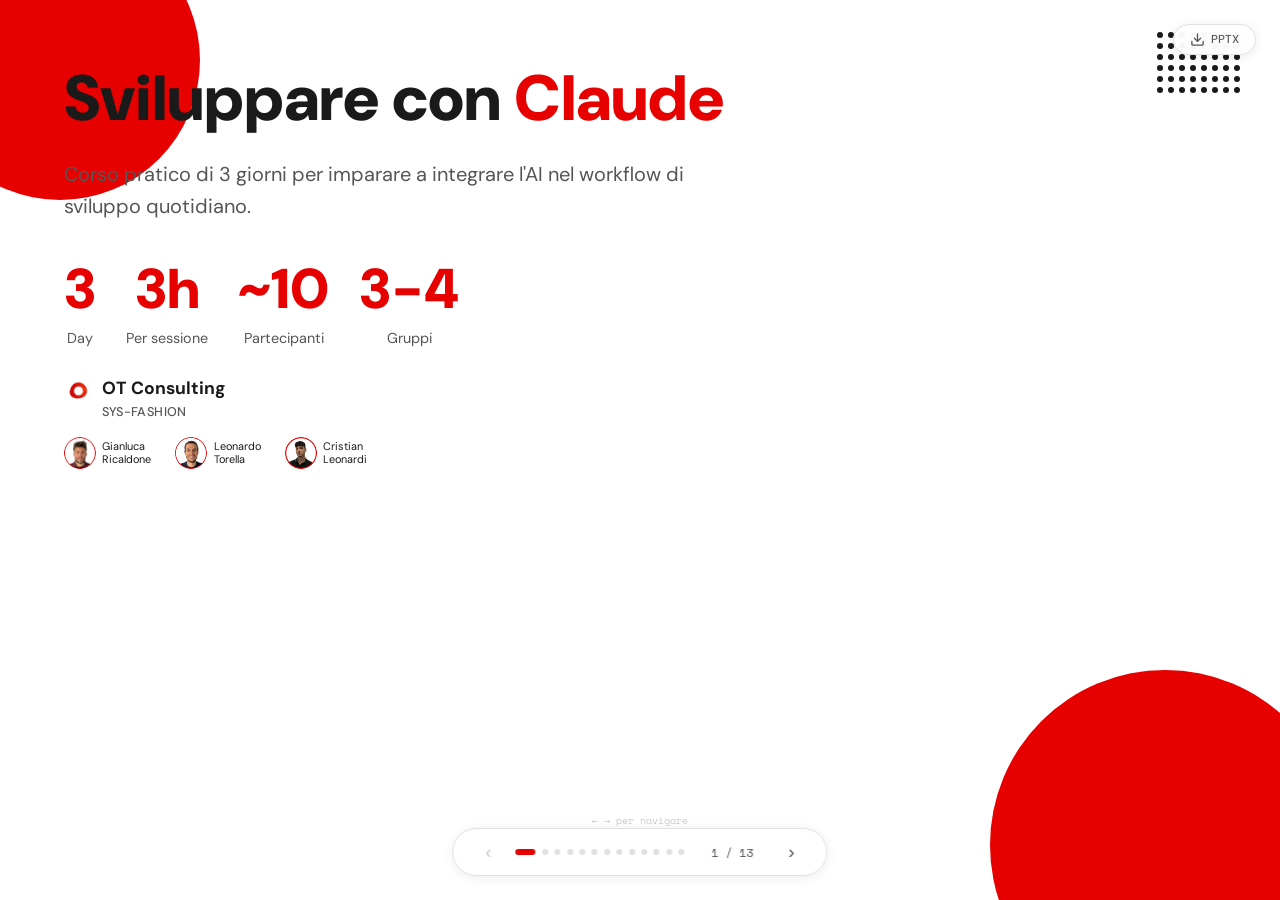
==== commit a5d9fa95: "migliorata struttura delle slide pacchetto" ====
--- a/presentazioni/claude-formazione/index.html
+++ b/presentazioni/claude-formazione/index.html
@@ -6,318 +6,7 @@
 <title>Corso Claude — OT Consulting</title>
 <link href="https://fonts.googleapis.com/css2?family=DM+Sans:ital,wght@0,400;0,500;0,700;0,900;1,400;1,500&family=Space+Mono:wght@400;700&display=swap" rel="stylesheet">
 <link rel="stylesheet" href="../../shared/style.css">
-<style>
-  /* ── Formazione overrides: larger sizing for sparser slides ── */
-
-  /* Content slides fill more space */
-  .slide.content-slide {
-    padding: 2rem 4rem 4rem;
-  }
-
-  /* Bigger section descriptions */
-  .section-desc {
-    font-size: 1.1rem;
-    line-height: 1.6;
-    max-width: 800px;
-  }
-
-  /* Two-column: fill the viewport width */
-  .two-col {
-    width: 100%;
-    gap: 3rem;
-    margin-top: 1.5rem;
-    flex: 1;
-    align-content: center;
-  }
-
-  .two-col p {
-    font-size: 1.05rem;
-    line-height: 1.7;
-    max-width: none;
-  }
-
-  .two-col h3 {
-    font-size: 1.3rem;
-  }
-
-  /* Bigger tags */
-  .tag {
-    font-size: .8rem;
-    padding: .5rem 1rem;
-  }
-
-  /* Big number: even bigger to anchor the left side */
-  .big-number {
-    font-size: clamp(100px, 15vw, 180px);
-  }
-
-  /* Vertical timeline: bigger items */
-  .timeline-vertical {
-    margin-top: 0;
-    justify-content: center;
-    flex: 1;
-  }
-
-  .timeline-item {
-    padding: 1rem 0;
-  }
-
-  .timeline-dot {
-    width: 40px;
-    height: 40px;
-    min-width: 40px;
-  }
-
-  .timeline-content .time {
-    font-size: .85rem;
-    margin-bottom: .35rem;
-  }
-
-  .timeline-content h3 {
-    font-size: 1.1rem;
-    margin-bottom: .35rem;
-  }
-
-  .timeline-content p {
-    font-size: .95rem;
-    line-height: 1.55;
-    max-width: none;
-  }
-
-  /* Tip box: bigger text */
-  .tip-box {
-    padding: 1.25rem 1.5rem;
-  }
-
-  .tip-box p {
-    font-size: 1rem;
-    max-width: none;
-  }
-
-  /* Card grid: stretch to fill */
-  .card-grid {
-    width: 100%;
-    max-width: none;
-    margin-top: 2rem;
-    gap: 1.5rem;
-  }
-
-  .card {
-    padding: 1.75rem;
-  }
-
-  .card h3 {
-    font-size: 1.15rem;
-    margin-bottom: .5rem;
-  }
-
-  .card p {
-    font-size: 1rem;
-    line-height: 1.6;
-  }
-
-  /* Icon in cards: slightly bigger */
-  .card .icon {
-    width: 38px;
-    height: 38px;
-    border-radius: 10px;
-    margin-bottom: .75rem;
-  }
-
-  /* Overview grid: fill available space */
-  .overview-grid {
-    width: 100%;
-    margin-top: 2rem;
-    gap: 1.5rem;
-    flex: 1;
-    align-content: start;
-  }
-
-  .day-card {
-    padding: 2rem;
-  }
-
-  .day-card h3 {
-    font-size: 1.2rem;
-    margin-bottom: .5rem;
-  }
-
-  .day-card .day-sub {
-    font-size: .9rem;
-    margin-bottom: 1rem;
-  }
-
-  .day-card ul {
-    font-size: 1rem;
-  }
-
-  .day-card ul li {
-    padding: .4rem 0;
-    padding-left: 1.25rem;
-  }
-
-  /* Theme grid: compact to leave room for sorteggio */
-  .theme-grid {
-    width: 100%;
-    margin-top: 1rem;
-    gap: .6rem;
-  }
-
-  .theme-card {
-    padding: .75rem .6rem;
-  }
-
-  .theme-card .tc-icon {
-    width: 32px;
-    height: 32px;
-    margin-bottom: .4rem;
-  }
-
-  .theme-card .name {
-    font-size: .82rem;
-    margin-bottom: .25rem;
-  }
-
-  .theme-card .desc {
-    font-size: .68rem;
-    line-height: 1.4;
-  }
-
-  /* Cmd table: bigger rows */
-  .cmd-table td {
-    padding: .85rem 1.25rem;
-    font-size: 1rem;
-  }
-
-  .cmd-table td:first-child {
-    width: auto;
-    padding-right: 2rem;
-  }
-
-  /* Checklist: bigger items */
-  .checklist li {
-    font-size: 1rem;
-    padding: .6rem 0;
-  }
-
-  /* KV row: bigger on cover */
-  .kv .val {
-    font-size: clamp(2.5rem, 5vw, 3.5rem);
-  }
-
-  .kv .label {
-    font-size: .9rem;
-  }
-
-  /* Slide label */
-  .slide-label {
-    font-size: .8rem;
-    letter-spacing: .2em;
-    margin-bottom: 1rem;
-  }
-
-  /* Concepts box in two-col */
-  .two-col > div:last-child {
-    display: flex;
-    flex-direction: column;
-    justify-content: center;
-  }
-
-  /* ── Sorteggio tool ── */
-  .sorteggio-bar {
-    display: flex;
-    align-items: center;
-    gap: 1rem;
-    margin-top: 1rem;
-    width: 100%;
-    min-height: 80px;
-  }
-
-  .sorteggio-btn {
-    display: inline-flex;
-    align-items: center;
-    gap: .5rem;
-    padding: .65rem 1.5rem;
-    border: none;
-    border-radius: 10px;
-    background: var(--accent);
-    color: #fff;
-    font-family: 'DM Sans', sans-serif;
-    font-size: .9rem;
-    font-weight: 700;
-    cursor: pointer;
-    transition: all .2s;
-    white-space: nowrap;
-    flex-shrink: 0;
-  }
-
-  .sorteggio-btn:hover { background: #cc0000; transform: translateY(-1px); }
-  .sorteggio-btn:active { transform: scale(.97); }
-  .sorteggio-btn:disabled { opacity: .5; cursor: default; transform: none; }
-
-  .sorteggio-results {
-    display: flex;
-    gap: .6rem;
-    flex-wrap: wrap;
-    flex: 1;
-    min-height: 44px;
-    align-items: center;
-  }
-
-  .sort-chip {
-    display: flex;
-    flex-direction: column;
-    align-items: center;
-    justify-content: center;
-    gap: .5rem;
-    padding: 1rem 1.5rem;
-    border-radius: 12px;
-    font-size: .95rem;
-    font-weight: 700;
-    text-align: center;
-    border: 1px solid var(--border);
-    background: var(--bg);
-    box-shadow: 0 2px 8px rgba(0,0,0,.06);
-    min-width: 140px;
-    opacity: 0;
-    transform: translateY(8px) scale(.9);
-    animation: chipIn .4s ease forwards;
-  }
-
-  .sort-chip .chip-team {
-    font-family: 'Space Mono', monospace;
-    font-size: .7rem;
-    font-weight: 700;
-    padding: .3rem .7rem;
-    border-radius: 6px;
-    color: #fff;
-  }
-
-  .sort-chip:nth-child(1) .chip-team { background: var(--accent); }
-  .sort-chip:nth-child(2) .chip-team { background: var(--blue); }
-  .sort-chip:nth-child(3) .chip-team { background: var(--green); }
-  .sort-chip:nth-child(4) .chip-team { background: var(--purple); }
-
-  @keyframes chipIn {
-    to { opacity: 1; transform: translateY(0) scale(1); }
-  }
-
-  /* Highlight card during shuffle */
-  .theme-card.shuffling {
-    border-color: var(--accent);
-    box-shadow: 0 0 16px rgba(230,0,0,.15);
-    transform: translateY(-3px);
-  }
-
-  .theme-card.picked {
-    border-color: var(--accent);
-    background: rgba(230,0,0,.04);
-  }
-
-  .theme-card.dimmed {
-    opacity: .35;
-  }
-</style>
+<link rel="stylesheet" href="style.css">
 </head>
 <body>
 
@@ -336,20 +25,47 @@
       <span></span><span></span><span></span><span></span><span></span><span></span><span></span><span></span>
       <span></span><span></span><span></span><span></span><span></span><span></span><span></span><span></span>
     </div>
-    <div class="slide-label" style="position:relative;z-index:2"><span style="color:#fff">OT Consulting</span> <span style="color:var(--accent)">— Formazione interna</span></div>
     <h1 style="position:relative;z-index:2" class="hero-title">Sviluppare con <span class="highlight" style="-webkit-text-stroke:3px #fff;paint-order:stroke fill">Claude</span></h1>
-    <p class="subtitle" style="position:relative;z-index:2">Corso pratico di 3 day per imparare a integrare l'AI nel workflow di sviluppo quotidiano.</p>
+    <p class="subtitle" style="position:relative;z-index:2">Corso pratico di 3 giorni per imparare a integrare l'AI nel workflow di sviluppo quotidiano.</p>
     <div class="kv-row" style="position:relative;z-index:2">
       <div class="kv"><div class="val">3</div><div class="label">Day</div></div>
       <div class="kv"><div class="val">3h</div><div class="label">Per sessione</div></div>
       <div class="kv"><div class="val">~10</div><div class="label">Partecipanti</div></div>
       <div class="kv"><div class="val">3-4</div><div class="label">Gruppi</div></div>
     </div>
-    <div class="tags" style="margin-top: 30px; position:relative;z-index:2">
+    <!-- <div class="tags" style="margin-top: 30px; position:relative;z-index:2">
       <span class="tag">Claude Code</span>
       <span class="tag">MCP</span>
       <span class="tag">Prompt Engineering</span>
       <span class="tag">Progetto di gruppo</span>
+    </div> -->
+    <div class="logo-bar" style="margin-top: 30px; position:relative;z-index:2">
+      <div class="ot-mark"><img src="../../shared/assets/OT.png" alt="OT"></div>
+      <div class="ot-company">OT Consulting<br><small class="ot-division">SYS-FASHION</small></div>
+    </div>
+    <!-- Tutor -->
+    <div style="position:relative;z-index:2;display:flex;gap:1.5rem;margin-top:1rem;align-items:flex-end">
+      <div style="display:flex;align-items:center;gap:.4rem">
+        <img src="../../shared/assets/foto/gianlucaricaldone.png" alt="GR" style="width:32px;height:32px;border-radius:50%;object-fit:cover">
+        <div style="display:flex;flex-direction:column;justify-content:center;height:32px;line-height:1.2">
+          <span style="font-size:.68rem;font-weight:400;color:var(--text)">Gianluca</span>
+          <span style="font-size:.68rem;font-weight:400;color:var(--text)">Ricaldone</span>
+        </div>
+      </div>
+      <div style="display:flex;align-items:center;gap:.4rem">
+        <img src="../../shared/assets/foto/leonardotorella.webp" alt="LT" style="width:32px;height:32px;border-radius:50%;object-fit:cover">
+        <div style="display:flex;flex-direction:column;justify-content:center;height:32px;line-height:1.2">
+          <span style="font-size:.68rem;font-weight:400;color:var(--text)">Leonardo</span>
+          <span style="font-size:.68rem;font-weight:400;color:var(--text)">Torella</span>
+        </div>
+      </div>
+      <div style="display:flex;align-items:center;gap:.4rem">
+        <img src="../../shared/assets/foto/cristianleonardi.webp" alt="CL" style="width:32px;height:32px;border-radius:50%;object-fit:cover">
+        <div style="display:flex;flex-direction:column;justify-content:center;height:32px;line-height:1.2">
+          <span style="font-size:.68rem;font-weight:400;color:var(--text)">Cristian</span>
+          <span style="font-size:.68rem;font-weight:400;color:var(--text)">Leonardi</span>
+        </div>
+      </div>
     </div>
   </div>
 
@@ -379,7 +95,12 @@
         <p>Progetto di gruppo end-to-end con Skills, Plugin e MCP: dall'idea alla demo, tutto con Claude.</p>
       </div>
     </div>
-    <div class="slide-footer"><span class="copyright">OT Consulting — Formazione interna</span></div>
+    <div class="slide-footer">
+      <span class="copyright">&copy;OT Consulting. All rights reserved</span>
+      <div class="ot-logo">
+        <div class="ot-circle"><img src="../../shared/assets/OT.png" alt="OT"></div><span class="ot-name">OT Consulting<br><small class="ot-division">SYS-FASHION</small></span>
+      </div>
+    </div>
   </div>
 
   <!-- SLIDE 2: Overview 3 day -->
@@ -426,7 +147,12 @@
         </ul>
       </div>
     </div>
-    <div class="slide-footer"><span class="copyright">OT Consulting — Formazione interna</span></div>
+    <div class="slide-footer">
+      <span class="copyright">&copy;OT Consulting. All rights reserved</span>
+      <div class="ot-logo">
+        <div class="ot-circle"><img src="../../shared/assets/OT.png" alt="OT"></div><span class="ot-name">OT Consulting<br><small class="ot-division">SYS-FASHION</small></span>
+      </div>
+    </div>
   </div>
 
   <!-- SLIDE 3: Day 1 - Teoria -->
@@ -465,7 +191,12 @@
         </div>
       </div>
     </div>
-    <div class="slide-footer"><span class="copyright">OT Consulting — Formazione interna</span></div>
+    <div class="slide-footer">
+      <span class="copyright">&copy;OT Consulting. All rights reserved</span>
+      <div class="ot-logo">
+        <div class="ot-circle"><img src="../../shared/assets/OT.png" alt="OT"></div><span class="ot-name">OT Consulting<br><small class="ot-division">SYS-FASHION</small></span>
+      </div>
+    </div>
   </div>
 
   <!-- SLIDE 4: D1 Timeline -->
@@ -510,7 +241,12 @@
         </div>
       </div>
     </div>
-    <div class="slide-footer"><span class="copyright">OT Consulting — Formazione interna</span></div>
+    <div class="slide-footer">
+      <span class="copyright">&copy;OT Consulting. All rights reserved</span>
+      <div class="ot-logo">
+        <div class="ot-circle"><img src="../../shared/assets/OT.png" alt="OT"></div><span class="ot-name">OT Consulting<br><small class="ot-division">SYS-FASHION</small></span>
+      </div>
+    </div>
   </div>
 
   <!-- SLIDE 5: D2 Timeline -->
@@ -519,7 +255,7 @@
     <div class="two-col" style="align-items: start;">
       <div>
         <div class="big-number c2">D2</div>
-        <p style="margin-top: 12px;">Il day più operativo. I gruppi sviluppano il progetto con Claude Code e il supporto continuo del tutor.</p>
+        <p style="margin-top: 12px;">Il giorno più operativo. I gruppi sviluppano il progetto con Claude Code e il supporto continuo del tutor.</p>
         <div class="tip-box" style="border-left-color: var(--blue); margin-top: 24px;">
           <p><strong>Ruolo del tutor:</strong> gira tra i gruppi, aiuta col prompt engineering, suggerisce approcci, prende nota di pattern comuni.</p>
         </div>
@@ -566,7 +302,12 @@
         </div>
       </div>
     </div>
-    <div class="slide-footer"><span class="copyright">OT Consulting — Formazione interna</span></div>
+    <div class="slide-footer">
+      <span class="copyright">&copy;OT Consulting. All rights reserved</span>
+      <div class="ot-logo">
+        <div class="ot-circle"><img src="../../shared/assets/OT.png" alt="OT"></div><span class="ot-name">OT Consulting<br><small class="ot-division">SYS-FASHION</small></span>
+      </div>
+    </div>
   </div>
 
   <!-- SLIDE 6: D3 Timeline -->
@@ -614,14 +355,19 @@
         </div>
       </div>
     </div>
-    <div class="slide-footer"><span class="copyright">OT Consulting — Formazione interna</span></div>
+    <div class="slide-footer">
+      <span class="copyright">&copy;OT Consulting. All rights reserved</span>
+      <div class="ot-logo">
+        <div class="ot-circle"><img src="../../shared/assets/OT.png" alt="OT"></div><span class="ot-name">OT Consulting<br><small class="ot-division">SYS-FASHION</small></span>
+      </div>
+    </div>
   </div>
 
   <!-- SLIDE 7: Il progetto di gruppo -->
   <div class="slide content-slide" data-slide="7">
     <div class="slide-label">Il cuore del corso</div>
     <h2 class="slide-title">Un progetto reale, costruito insieme</h2>
-    <p class="section-desc">Ogni team riceve un'area tematica e ha 2 day per costruire un progetto funzionante con Claude Code — dall'idea alla demo live.</p>
+    <p class="section-desc">Ogni team riceve un'area tematica e ha fino al D3 per costruire un progetto funzionante con Claude Code — dall'idea alla demo live.</p>
     <div class="card-grid" style="grid-template-columns: repeat(4, 1fr); max-width: 1100px;">
       <div class="card">
         <div class="icon orange"><svg width="18" height="18" viewBox="0 0 24 24" fill="none" stroke="currentColor" stroke-width="2" stroke-linecap="round" stroke-linejoin="round"><path d="M17 21v-2a4 4 0 0 0-4-4H5a4 4 0 0 0-4 4v2"/><circle cx="9" cy="7" r="4"/><path d="M23 21v-2a4 4 0 0 0-3-3.87"/><path d="M16 3.13a4 4 0 0 1 0 7.75"/></svg></div>
@@ -647,7 +393,12 @@
     <div class="tip-box" style="max-width: 1100px; margin-top: 1.5rem;">
       <p><strong>Obiettivo:</strong> non è il codice perfetto, ma imparare a collaborare con l'AI. Il progetto è il veicolo — le competenze acquisite sono il vero output.</p>
     </div>
-    <div class="slide-footer"><span class="copyright">OT Consulting — Formazione interna</span></div>
+    <div class="slide-footer">
+      <span class="copyright">&copy;OT Consulting. All rights reserved</span>
+      <div class="ot-logo">
+        <div class="ot-circle"><img src="../../shared/assets/OT.png" alt="OT"></div><span class="ot-name">OT Consulting<br><small class="ot-division">SYS-FASHION</small></span>
+      </div>
+    </div>
   </div>
 
   <!-- SLIDE 8: Come funziona il progetto -->
@@ -690,7 +441,12 @@
         </ul>
       </div>
     </div>
-    <div class="slide-footer"><span class="copyright">OT Consulting — Formazione interna</span></div>
+    <div class="slide-footer">
+      <span class="copyright">&copy;OT Consulting. All rights reserved</span>
+      <div class="ot-logo">
+        <div class="ot-circle"><img src="../../shared/assets/OT.png" alt="OT"></div><span class="ot-name">OT Consulting<br><small class="ot-division">SYS-FASHION</small></span>
+      </div>
+    </div>
   </div>
 
   <!-- SLIDE 9: Aree tematiche (sorteggio) -->
@@ -760,7 +516,12 @@
       </button>
     </div>
 
-    <div class="slide-footer"><span class="copyright">OT Consulting — Formazione interna</span></div>
+    <div class="slide-footer">
+      <span class="copyright">&copy;OT Consulting. All rights reserved</span>
+      <div class="ot-logo">
+        <div class="ot-circle"><img src="../../shared/assets/OT.png" alt="OT"></div><span class="ot-name">OT Consulting<br><small class="ot-division">SYS-FASHION</small></span>
+      </div>
+    </div>
   </div>
 
   <!-- SLIDE 10: Questionari PRE / POST -->
@@ -791,7 +552,12 @@
     <div class="tip-box" style="max-width: 900px;">
       <p><strong>Perché due questionari?</strong> Il confronto PRE vs POST permette di misurare oggettivamente il progresso di ogni partecipante e l'efficacia complessiva della formazione.</p>
     </div>
-    <div class="slide-footer"><span class="copyright">OT Consulting — Formazione interna</span><span class="copyright" style="font-style:italic;opacity:.6">Credits by Dr. Lodovici, Psychologist</span></div>
+    <div class="slide-footer">
+      <span class="copyright"><span style="font-style:italic;opacity:.6">Credits by Dr. Lodovici, Psychologist</span></span>
+      <div class="ot-logo">
+        <div class="ot-circle"><img src="../../shared/assets/OT.png" alt="OT"></div><span class="ot-name">OT Consulting<br><small class="ot-division">SYS-FASHION</small></span>
+      </div>
+    </div>
   </div>
 
   <!-- SLIDE 11: Checklist -->
@@ -831,7 +597,12 @@
         </ul>
       </div>
     </div>
-    <div class="slide-footer"><span class="copyright">OT Consulting — Formazione interna</span></div>
+    <div class="slide-footer">
+      <span class="copyright">&copy;OT Consulting. All rights reserved</span>
+      <div class="ot-logo">
+        <div class="ot-circle"><img src="../../shared/assets/OT.png" alt="OT"></div><span class="ot-name">OT Consulting<br><small class="ot-division">SYS-FASHION</small></span>
+      </div>
+    </div>
   </div>
 
   <!-- SLIDE 12: Closing -->
@@ -840,7 +611,7 @@
     <div class="cover-deco-br"></div>
     <div class="slide-label" style="position:relative;z-index:2">Let's build</div>
     <h1 class="hero-title" style="position:relative;z-index:2">Pronti a sviluppare<br>con <span class="highlight">Claude</span>?</h1>
-    <p class="subtitle" style="position:relative;z-index:2">3 day. 1 progetto reale. Un nuovo modo di scrivere codice.</p>
+    <p class="subtitle" style="position:relative;z-index:2">3 giornate. 1 progetto reale. Un nuovo modo di scrivere codice.</p>
     <div style="margin-top: 40px; display: flex; gap: 20px; position:relative;z-index:2">
       <div style="background: var(--bg); border: 1px solid var(--accent); border-radius: 12px; padding: 16px 24px; text-align: center; box-shadow: 0 1px 4px rgba(0,0,0,.04);">
         <div style="margin-bottom: 6px; color: var(--accent);"><svg width="22" height="22" viewBox="0 0 24 24" fill="none" stroke="currentColor" stroke-width="2" stroke-linecap="round" stroke-linejoin="round"><path d="M2 3h6a4 4 0 0 1 4 4v14a3 3 0 0 0-3-3H2z"/><path d="M22 3h-6a4 4 0 0 0-4 4v14a3 3 0 0 1 3-3h7z"/></svg></div>
@@ -855,7 +626,7 @@
         <div style="font-size: 13px; font-weight: 700; color: var(--green);">D3 — Ship</div>
       </div>
     </div>
-    <p style="margin-top: 30px; font-size: 14px; color: var(--muted); position:relative;z-index:2">OT Consulting — Formazione AI per sviluppatori</p>
+    <p style="margin-top: 30px; font-size: 14px; color: var(--muted); position:relative;z-index:2">OT Consulting <small class="ot-division">SYS-FASHION</small> — Formazione AI per sviluppatori</p>
   </div>
 
 </div>
@@ -871,92 +642,8 @@
 <div class="kbd-hint"><kbd>←</kbd> <kbd>→</kbd> per navigare</div>
 
 <script src="../../shared/nav.js"></script>
-
-<script>
-/* ── Sorteggio animation ── */
-const AREAS = [
-  'Banca & Fintech', 'Viaggi & Turismo', 'Sport & Fitness',
-  'Moda & Retail', 'Salute & Sanità', 'Food & Ristorazione',
-  'Immobiliare', 'Education', 'Sostenibilità', 'Gaming'
-];
-const TEAMS = ['Team 1', 'Team 2', 'Team 3', 'Team 4'];
-const TEAM_COLORS = ['var(--accent)', 'var(--blue)', 'var(--green)', 'var(--purple)'];
-
-function shuffle(arr) {
-  const a = [...arr];
-  for (let i = a.length - 1; i > 0; i--) {
-    const j = Math.floor(Math.random() * (i + 1));
-    [a[i], a[j]] = [a[j], a[i]];
-  }
-  return a;
-}
-
-function startSorteggio() {
-  const btn = document.getElementById('sortBtn');
-  const resultsEl = document.getElementById('sortResults');
-  const cards = document.querySelectorAll('[data-slide="9"] .theme-card');
-
-  btn.disabled = true;
-  resultsEl.innerHTML = '';
-  cards.forEach(c => c.classList.remove('picked', 'dimmed', 'shuffling'));
-
-  const available = shuffle([...Array(AREAS.length).keys()]);
-  const picked = available.slice(0, 4);
-  let step = 0;
-  const totalFlashes = 20;
-
-  // Phase 1: rapid flashing across all cards
-  const flashInterval = setInterval(() => {
-    cards.forEach(c => c.classList.remove('shuffling'));
-    const idx = Math.floor(Math.random() * cards.length);
-    cards[idx].classList.add('shuffling');
-    step++;
-
-    if (step >= totalFlashes) {
-      clearInterval(flashInterval);
-      cards.forEach(c => c.classList.remove('shuffling'));
-      // Phase 2: reveal one by one
-      revealPicks(picked, cards, resultsEl, btn);
-    }
-  }, 80);
-}
-
-function revealPicks(picked, cards, resultsEl, btn) {
-  picked.forEach((areaIdx, i) => {
-    setTimeout(() => {
-      // Quick flash on the target card
-      let flashes = 0;
-      const quickFlash = setInterval(() => {
-        const randomIdx = Math.floor(Math.random() * cards.length);
-        cards.forEach(c => c.classList.remove('shuffling'));
-        cards[randomIdx].classList.add('shuffling');
-        flashes++;
-        if (flashes >= 6) {
-          clearInterval(quickFlash);
-          cards.forEach(c => c.classList.remove('shuffling'));
-          // Land on the picked card
-          cards[areaIdx].classList.add('picked');
-
-          // Dim non-picked cards after last pick
-          if (i === picked.length - 1) {
-            cards.forEach((c, ci) => {
-              if (!picked.includes(ci)) c.classList.add('dimmed');
-            });
-            btn.disabled = false;
-          }
-
-          // Add chip
-          const chip = document.createElement('div');
-          chip.className = 'sort-chip';
-          chip.style.animationDelay = '0s';
-          chip.innerHTML = `<span class="chip-team">${TEAMS[i]}</span> ${AREAS[areaIdx]}`;
-          resultsEl.appendChild(chip);
-        }
-      }, 60);
-    }, i * 800);
-  });
-}
-</script>
+<script src="../../shared/pptx.js"></script>
+<script src="sorteggio.js"></script>
 
 </body>
 </html>
--- a/presentazioni/claude-formazione/style.css
+++ b/presentazioni/claude-formazione/style.css
@@ -0,0 +1,310 @@
+/* ── Formazione overrides: larger sizing for sparser slides ── */
+
+/* Content slides fill more space */
+.slide.content-slide {
+  padding: 2rem 4rem 4rem;
+}
+
+/* Bigger section descriptions */
+.section-desc {
+  font-size: 1.1rem;
+  line-height: 1.6;
+  max-width: 800px;
+}
+
+/* Two-column: fill the viewport width */
+.two-col {
+  width: 100%;
+  gap: 3rem;
+  margin-top: 1.5rem;
+  flex: 1;
+  align-content: center;
+}
+
+.two-col p {
+  font-size: 1.05rem;
+  line-height: 1.7;
+  max-width: none;
+}
+
+.two-col h3 {
+  font-size: 1.3rem;
+}
+
+/* Bigger tags */
+.tag {
+  font-size: .8rem;
+  padding: .5rem 1rem;
+}
+
+/* Big number: even bigger to anchor the left side */
+.big-number {
+  font-size: clamp(100px, 15vw, 180px);
+}
+
+/* Vertical timeline: bigger items */
+.timeline-vertical {
+  margin-top: 0;
+  justify-content: center;
+  flex: 1;
+}
+
+.timeline-item {
+  padding: 1rem 0;
+}
+
+.timeline-dot {
+  width: 40px;
+  height: 40px;
+  min-width: 40px;
+}
+
+.timeline-content .time {
+  font-size: .85rem;
+  margin-bottom: .35rem;
+}
+
+.timeline-content h3 {
+  font-size: 1.1rem;
+  margin-bottom: .35rem;
+}
+
+.timeline-content p {
+  font-size: .95rem;
+  line-height: 1.55;
+  max-width: none;
+}
+
+/* Tip box: bigger text */
+.tip-box {
+  padding: 1.25rem 1.5rem;
+}
+
+.tip-box p {
+  font-size: 1rem;
+  max-width: none;
+}
+
+/* Card grid: stretch to fill */
+.card-grid {
+  width: 100%;
+  max-width: none;
+  margin-top: 2rem;
+  gap: 1.5rem;
+}
+
+.card {
+  padding: 1.75rem;
+}
+
+.card h3 {
+  font-size: 1.15rem;
+  margin-bottom: .5rem;
+}
+
+.card p {
+  font-size: 1rem;
+  line-height: 1.6;
+}
+
+/* Icon in cards: slightly bigger */
+.card .icon {
+  width: 38px;
+  height: 38px;
+  border-radius: 10px;
+  margin-bottom: .75rem;
+}
+
+/* Overview grid: fill available space */
+.overview-grid {
+  width: 100%;
+  margin-top: 2rem;
+  gap: 1.5rem;
+  flex: 1;
+  align-content: start;
+}
+
+.day-card {
+  padding: 2rem;
+}
+
+.day-card h3 {
+  font-size: 1.2rem;
+  margin-bottom: .5rem;
+}
+
+.day-card .day-sub {
+  font-size: .9rem;
+  margin-bottom: 1rem;
+}
+
+.day-card ul {
+  font-size: 1rem;
+}
+
+.day-card ul li {
+  padding: .4rem 0;
+  padding-left: 1.25rem;
+}
+
+/* Theme grid: compact to leave room for sorteggio */
+.theme-grid {
+  width: 100%;
+  margin-top: 1rem;
+  gap: .6rem;
+}
+
+.theme-card {
+  padding: .75rem .6rem;
+}
+
+.theme-card .tc-icon {
+  width: 32px;
+  height: 32px;
+  margin-bottom: .4rem;
+}
+
+.theme-card .name {
+  font-size: .82rem;
+  margin-bottom: .25rem;
+}
+
+.theme-card .desc {
+  font-size: .68rem;
+  line-height: 1.4;
+}
+
+/* Cmd table: bigger rows */
+.cmd-table td {
+  padding: .85rem 1.25rem;
+  font-size: 1rem;
+}
+
+.cmd-table td:first-child {
+  width: auto;
+  padding-right: 2rem;
+}
+
+/* Checklist: bigger items */
+.checklist li {
+  font-size: 1rem;
+  padding: .6rem 0;
+}
+
+/* KV row: bigger on cover */
+.kv .val {
+  font-size: clamp(2.5rem, 5vw, 3.5rem);
+}
+
+.kv .label {
+  font-size: .9rem;
+}
+
+/* Slide label */
+.slide-label {
+  font-size: .8rem;
+  letter-spacing: .2em;
+  margin-bottom: 1rem;
+}
+
+/* Concepts box in two-col */
+.two-col > div:last-child {
+  display: flex;
+  flex-direction: column;
+  justify-content: center;
+}
+
+/* ── Sorteggio tool ── */
+.sorteggio-bar {
+  display: flex;
+  align-items: center;
+  gap: 1rem;
+  margin-top: 1rem;
+  width: 100%;
+  min-height: 80px;
+}
+
+.sorteggio-btn {
+  display: inline-flex;
+  align-items: center;
+  gap: .5rem;
+  padding: .65rem 1.5rem;
+  border: none;
+  border-radius: 10px;
+  background: var(--accent);
+  color: #fff;
+  font-family: 'DM Sans', sans-serif;
+  font-size: .9rem;
+  font-weight: 700;
+  cursor: pointer;
+  transition: all .2s;
+  white-space: nowrap;
+  flex-shrink: 0;
+}
+
+.sorteggio-btn:hover { background: #cc0000; transform: translateY(-1px); }
+.sorteggio-btn:active { transform: scale(.97); }
+.sorteggio-btn:disabled { opacity: .5; cursor: default; transform: none; }
+
+.sorteggio-results {
+  display: flex;
+  gap: .6rem;
+  flex-wrap: wrap;
+  flex: 1;
+  min-height: 44px;
+  align-items: center;
+}
+
+.sort-chip {
+  display: flex;
+  flex-direction: column;
+  align-items: center;
+  justify-content: center;
+  gap: .5rem;
+  padding: 1rem 1.5rem;
+  border-radius: 12px;
+  font-size: .95rem;
+  font-weight: 700;
+  text-align: center;
+  border: 1px solid var(--border);
+  background: var(--bg);
+  box-shadow: 0 2px 8px rgba(0,0,0,.06);
+  min-width: 140px;
+  opacity: 0;
+  transform: translateY(8px) scale(.9);
+  animation: chipIn .4s ease forwards;
+}
+
+.sort-chip .chip-team {
+  font-family: 'Space Mono', monospace;
+  font-size: .7rem;
+  font-weight: 700;
+  padding: .3rem .7rem;
+  border-radius: 6px;
+  color: #fff;
+}
+
+.sort-chip:nth-child(1) .chip-team { background: var(--accent); }
+.sort-chip:nth-child(2) .chip-team { background: var(--blue); }
+.sort-chip:nth-child(3) .chip-team { background: var(--green); }
+.sort-chip:nth-child(4) .chip-team { background: var(--purple); }
+
+@keyframes chipIn {
+  to { opacity: 1; transform: translateY(0) scale(1); }
+}
+
+/* Highlight card during shuffle */
+.theme-card.shuffling {
+  border-color: var(--accent);
+  box-shadow: 0 0 16px rgba(230,0,0,.15);
+  transform: translateY(-3px);
+}
+
+.theme-card.picked {
+  border-color: var(--accent);
+  background: rgba(230,0,0,.04);
+}
+
+.theme-card.dimmed {
+  opacity: .35;
+}
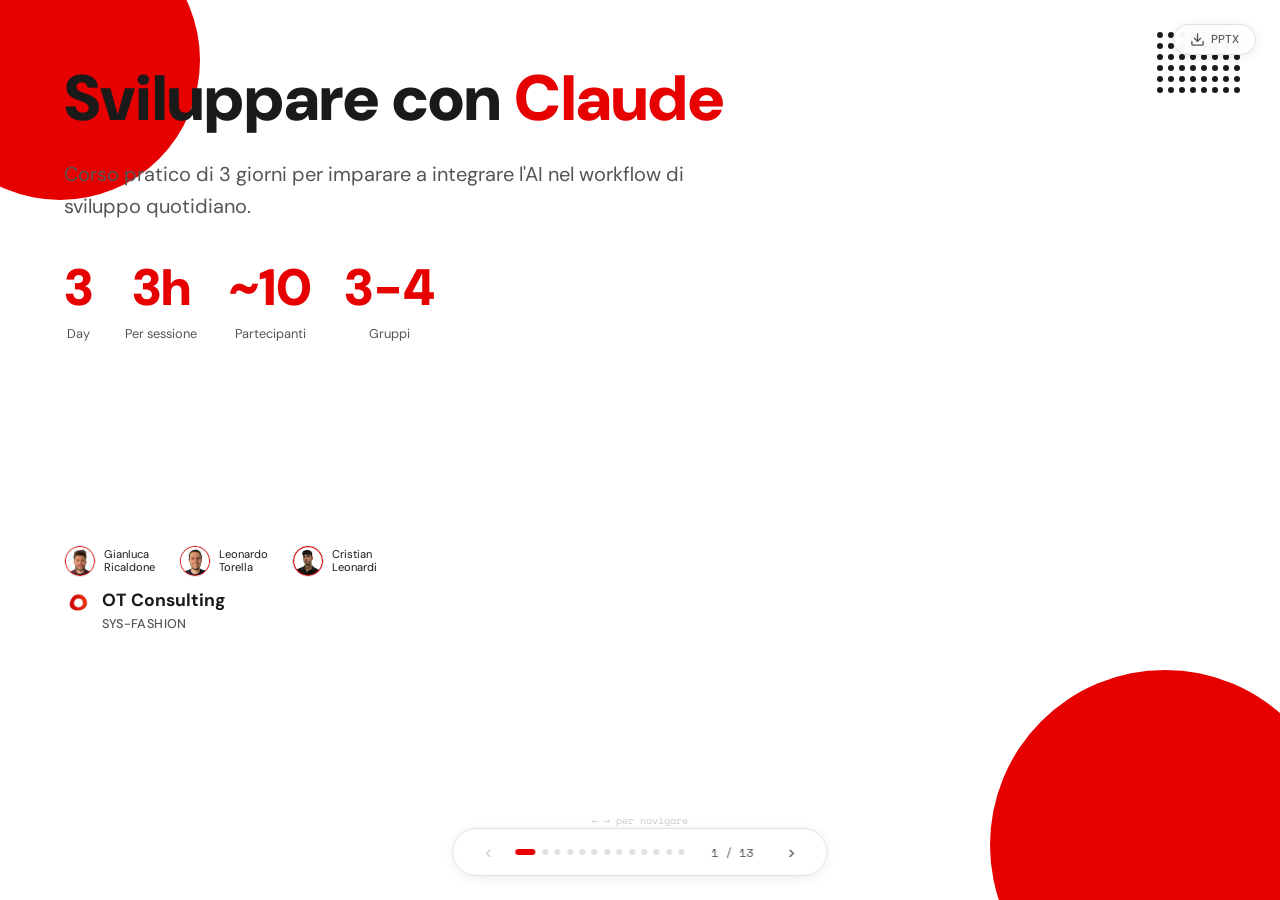
==== commit b43932dd: "migliorata skill e layout home" ====
--- a/presentazioni/claude-formazione/index.html
+++ b/presentazioni/claude-formazione/index.html
@@ -25,47 +25,31 @@
       <span></span><span></span><span></span><span></span><span></span><span></span><span></span><span></span>
       <span></span><span></span><span></span><span></span><span></span><span></span><span></span><span></span>
     </div>
-    <h1 style="position:relative;z-index:2" class="hero-title">Sviluppare con <span class="highlight" style="-webkit-text-stroke:3px #fff;paint-order:stroke fill">Claude</span></h1>
-    <p class="subtitle" style="position:relative;z-index:2">Corso pratico di 3 giorni per imparare a integrare l'AI nel workflow di sviluppo quotidiano.</p>
-    <div class="kv-row" style="position:relative;z-index:2">
-      <div class="kv"><div class="val">3</div><div class="label">Day</div></div>
-      <div class="kv"><div class="val">3h</div><div class="label">Per sessione</div></div>
-      <div class="kv"><div class="val">~10</div><div class="label">Partecipanti</div></div>
-      <div class="kv"><div class="val">3-4</div><div class="label">Gruppi</div></div>
-    </div>
-    <!-- <div class="tags" style="margin-top: 30px; position:relative;z-index:2">
-      <span class="tag">Claude Code</span>
-      <span class="tag">MCP</span>
-      <span class="tag">Prompt Engineering</span>
-      <span class="tag">Progetto di gruppo</span>
-    </div> -->
-    <div class="logo-bar" style="margin-top: 30px; position:relative;z-index:2">
+    <h1 class="hero-title anim d1">Sviluppare con <span class="highlight">Claude</span></h1>
+    <p class="subtitle anim d2">Corso pratico di 3 giorni per imparare a integrare l'AI nel workflow di sviluppo quotidiano.</p>
+    <div class="metrics anim d3" style="justify-content:flex-start;margin-top:2rem">
+      <div class="metric"><div class="value">3</div><div class="label">Day</div></div>
+      <div class="metric"><div class="value">3h</div><div class="label">Per sessione</div></div>
+      <div class="metric"><div class="value">~10</div><div class="label">Partecipanti</div></div>
+      <div class="metric"><div class="value">3-4</div><div class="label">Gruppi</div></div>
+    </div>
+    <div class="cover-team anim d4">
+      <div class="cover-team-member">
+        <img src="../../shared/assets/foto/gianlucaricaldone.png" alt="GR">
+        <div class="cover-team-member-name"><span>Gianluca</span><span>Ricaldone</span></div>
+      </div>
+      <div class="cover-team-member">
+        <img src="../../shared/assets/foto/leonardotorella.webp" alt="LT">
+        <div class="cover-team-member-name"><span>Leonardo</span><span>Torella</span></div>
+      </div>
+      <div class="cover-team-member">
+        <img src="../../shared/assets/foto/cristianleonardi.webp" alt="CL">
+        <div class="cover-team-member-name"><span>Cristian</span><span>Leonardi</span></div>
+      </div>
+    </div>
+    <div class="logo-bar anim d5">
       <div class="ot-mark"><img src="../../shared/assets/OT.png" alt="OT"></div>
       <div class="ot-company">OT Consulting<br><small class="ot-division">SYS-FASHION</small></div>
-    </div>
-    <!-- Tutor -->
-    <div style="position:relative;z-index:2;display:flex;gap:1.5rem;margin-top:1rem;align-items:flex-end">
-      <div style="display:flex;align-items:center;gap:.4rem">
-        <img src="../../shared/assets/foto/gianlucaricaldone.png" alt="GR" style="width:32px;height:32px;border-radius:50%;object-fit:cover">
-        <div style="display:flex;flex-direction:column;justify-content:center;height:32px;line-height:1.2">
-          <span style="font-size:.68rem;font-weight:400;color:var(--text)">Gianluca</span>
-          <span style="font-size:.68rem;font-weight:400;color:var(--text)">Ricaldone</span>
-        </div>
-      </div>
-      <div style="display:flex;align-items:center;gap:.4rem">
-        <img src="../../shared/assets/foto/leonardotorella.webp" alt="LT" style="width:32px;height:32px;border-radius:50%;object-fit:cover">
-        <div style="display:flex;flex-direction:column;justify-content:center;height:32px;line-height:1.2">
-          <span style="font-size:.68rem;font-weight:400;color:var(--text)">Leonardo</span>
-          <span style="font-size:.68rem;font-weight:400;color:var(--text)">Torella</span>
-        </div>
-      </div>
-      <div style="display:flex;align-items:center;gap:.4rem">
-        <img src="../../shared/assets/foto/cristianleonardi.webp" alt="CL" style="width:32px;height:32px;border-radius:50%;object-fit:cover">
-        <div style="display:flex;flex-direction:column;justify-content:center;height:32px;line-height:1.2">
-          <span style="font-size:.68rem;font-weight:400;color:var(--text)">Cristian</span>
-          <span style="font-size:.68rem;font-weight:400;color:var(--text)">Leonardi</span>
-        </div>
-      </div>
     </div>
   </div>
 
@@ -626,7 +610,10 @@
         <div style="font-size: 13px; font-weight: 700; color: var(--green);">D3 — Ship</div>
       </div>
     </div>
-    <p style="margin-top: 30px; font-size: 14px; color: var(--muted); position:relative;z-index:2">OT Consulting <small class="ot-division">SYS-FASHION</small> — Formazione AI per sviluppatori</p>
+    <div class="logo-bar" style="position:relative;z-index:2;margin-top:2rem">
+      <div class="ot-mark"><img src="../../shared/assets/OT.png" alt="OT"></div>
+      <div class="ot-company">OT Consulting<br><small class="ot-division">SYS-FASHION</small></div>
+    </div>
   </div>
 
 </div>
@@ -643,6 +630,7 @@
 
 <script src="../../shared/nav.js"></script>
 <script src="../../shared/pptx.js"></script>
+<script src="fireworks.js"></script>
 <script src="sorteggio.js"></script>
 
 </body>
--- a/shared/style.css
+++ b/shared/style.css
@@ -472,599 +472,7 @@
   line-height: 1.6
 }
 
-.compare {
-  width: 100%;
-  max-width: 56.25rem;
-  margin-top: 1.5rem;
-  border: 1px solid var(--border);
-  border-radius: 0.75rem;
-  overflow: hidden;
-  background: var(--bg);
-}
-
-.compare-row {
-  display: grid;
-  grid-template-columns: 1.4fr 1fr 1fr 1fr;
-  border-bottom: 1px solid var(--border);
-}
-
-.compare-row:last-child {
-  border-bottom: none
-}
-
-.compare-row.header {
-  background: var(--surface)
-}
-
-.compare-cell {
-  padding: .85rem 1.1rem;
-  font-size: .85rem;
-  display: flex;
-  align-items: center;
-}
-
-.compare-row.header .compare-cell {
-  font-weight: 700;
-  font-size: .75rem;
-  text-transform: uppercase;
-  letter-spacing: .08em;
-  color: var(--muted);
-}
-
-.compare-cell.feature {
-  font-weight: 600
-}
-
-/* Pricing table: 6 columns */
-.compare.pricing .compare-row {
-  grid-template-columns: 1.2fr 1fr 1fr 1fr 1fr 2.75rem;
-}
-
-/* Workflow table: 4 columns */
-.compare.workflow .compare-row {
-  grid-template-columns: .8fr 2fr 1fr 1fr;
-}
-
-.compare.pricing .compare-cell {
-  padding: .55rem .7rem;
-  font-size: .78rem;
-}
-
-.compare.pricing .compare-row.header .compare-cell {
-  font-size: .68rem;
-}
-
-/* ROI feature anatomy table: 5 compact columns */
-.compare.roi .compare-row {
-  grid-template-columns: 1.6fr .55fr .55fr .6fr .45fr;
-}
-
-.compare.roi .compare-cell {
-  padding: .4rem .5rem;
-  font-size: .78rem;
-}
-
-.compare.roi .compare-cell.feature {
-  display: flex;
-  align-items: center;
-  gap: .3rem;
-}
-
-.compare.roi .compare-row.header .compare-cell {
-  font-size: .65rem;
-  padding: .45rem .5rem;
-}
-
-.diff-btn {
-  width: 1.625rem;
-  height: 1.625rem;
-  border-radius: 50%;
-  border: none;
-  background: none;
-  color: var(--muted);
-  cursor: pointer;
-  display: flex;
-  align-items: center;
-  justify-content: center;
-  transition: all .2s;
-  padding: 0;
-}
-
-.diff-btn:hover {
-  color: var(--accent);
-  transform: scale(1.15);
-}
-
-/* Modal */
-.modal-overlay {
-  position: fixed;
-  inset: 0;
-  background: rgba(0,0,0,.45);
-  z-index: 1000;
-  display: flex;
-  align-items: center;
-  justify-content: center;
-  opacity: 0;
-  pointer-events: none;
-  transition: opacity .25s;
-}
-
-.modal-overlay.open {
-  opacity: 1;
-  pointer-events: auto;
-}
-
-.modal-box {
-  background: var(--bg);
-  border: 1px solid var(--border);
-  border-radius: 0.875rem;
-  padding: 1.75rem 2rem;
-  max-width: 35rem;
-  width: 90%;
-  max-height: 80vh;
-  overflow-y: auto;
-  box-shadow: 0 0.75rem 2.5rem rgba(0,0,0,.15);
-  transform: translateY(1.25rem);
-  transition: transform .25s;
-}
-
-.modal-overlay.open .modal-box {
-  transform: translateY(0);
-}
-
-.modal-box h3 {
-  font-size: 1.1rem;
-  font-weight: 800;
-  margin-bottom: .75rem;
-  color: var(--text);
-}
-
-.modal-box h3::after {
-  content: '';
-  display: block;
-  width: 2.5rem;
-  height: 3px;
-  background: var(--accent);
-  border-radius: 2px;
-  margin-top: .4rem;
-}
-
-.modal-box ul {
-  padding-left: 1.1rem;
-  color: var(--muted);
-  font-size: .85rem;
-  line-height: 1.7;
-}
-
-.modal-box ul li {
-  margin-bottom: .3rem;
-}
-
-.modal-box ul li strong {
-  color: var(--text);
-}
-
-.modal-close {
-  position: absolute;
-  top: .75rem;
-  right: .75rem;
-  background: none;
-  border: none;
-  font-size: 1.3rem;
-  color: var(--muted);
-  cursor: pointer;
-  width: 2rem;
-  height: 2rem;
-  display: flex;
-  align-items: center;
-  justify-content: center;
-  border-radius: 0.5rem;
-  transition: all .2s;
-}
-
-.modal-close:hover {
-  background: var(--surface);
-  color: var(--text);
-}
-
-.badge {
-  display: inline-flex;
-  padding: .2rem .65rem;
-  border-radius: 0.375rem;
-  font-size: .75rem;
-  font-weight: 600;
-}
-
-.badge.good {
-  background: rgba(22, 163, 74, .1);
-  color: var(--green)
-}
-
-.badge.mid {
-  background: rgba(202, 138, 4, .1);
-  color: #b45309
-}
-
-.badge.bad {
-  background: rgba(230, 0, 0, .08);
-  color: var(--red)
-}
-
-.badge.best {
-  background: rgba(230, 0, 0, .1);
-  color: var(--accent)
-}
-
-.bench-table {
-  width: 100%;
-  max-width: 60rem;
-  margin-top: 1.25rem;
-  border: 1px solid var(--border);
-  border-radius: 0.75rem;
-  overflow: hidden;
-  background: var(--bg);
-  font-size: .82rem;
-}
-
-.bench-table .brow {
-  display: grid;
-  grid-template-columns: 1.6fr repeat(5, 1fr);
-  border-bottom: 1px solid var(--border);
-  align-items: center;
-}
-
-.bench-table .brow:last-child {
-  border-bottom: none
-}
-
-.bench-table .brow.bheader {
-  background: var(--surface)
-}
-
-.bench-table .bcell {
-  padding: .7rem .8rem;
-  display: flex;
-  align-items: center
-}
-
-.bench-table .brow.bheader .bcell {
-  font-weight: 700;
-  font-size: .65rem;
-  text-transform: uppercase;
-  letter-spacing: .08em;
-  color: var(--muted);
-}
-
-.bcell.bname {
-  font-weight: 600
-}
-
-.bval {
-  display: inline-flex;
-  padding: .15rem .55rem;
-  border-radius: 0.3125rem;
-  font-size: .72rem;
-  font-weight: 700;
-  font-family: 'Space Mono', monospace;
-}
-
-.bval.gold {
-  background: rgba(22, 163, 74, .1);
-  color: var(--green)
-}
-
-.bval.silver {
-  background: rgba(202, 138, 4, .1);
-  color: #b45309
-}
-
-.bval.bronze {
-  background: rgba(230, 0, 0, .08);
-  color: var(--red)
-}
-
-.bval.normal {
-  background: rgba(100, 100, 100, .06);
-  color: var(--muted)
-}
-
-.bench-note {
-  color: var(--muted);
-  font-size: .7rem;
-  margin-top: .75rem;
-  font-style: italic;
-  max-width: 50rem;
-}
-
-.flow {
-  display: flex;
-  align-items: center;
-  gap: .75rem;
-  margin-top: 1.5rem;
-  flex-wrap: wrap;
-  justify-content: center;
-}
-
-.flow-node {
-  background: var(--bg);
-  border: 1px solid var(--border);
-  border-radius: 0.75rem;
-  padding: 1rem 1.5rem;
-  text-align: center;
-  min-width: 8.75rem;
-  box-shadow: 0 1px 0.25rem rgba(0, 0, 0, .04);
-}
-
-.flow-node .fn-icon {
-  font-size: 1.5rem;
-  margin-bottom: .35rem
-}
-
-.flow-node .fn-label {
-  font-weight: 700;
-  font-size: .85rem;
-  color: var(--text)
-}
-
-.flow-node .fn-sub {
-  color: var(--muted);
-  font-size: .72rem;
-  margin-top: .2rem
-}
-
-.flow-arrow {
-  color: var(--accent);
-  font-size: 1.2rem;
-  font-weight: 700
-}
-
-.code-block {
-  background: var(--surface);
-  border: 1px solid var(--border);
-  border-radius: 0.625rem;
-  padding: .85rem 1rem;
-  margin-top: 1rem;
-  font-family: 'Space Mono', monospace;
-  font-size: .72rem;
-  line-height: 1.55;
-  max-width: 43.75rem;
-  width: 100%;
-  overflow-x: auto;
-  white-space: pre;
-  color: var(--muted);
-}
-
-.slide-body {
-  display: flex;
-  gap: 1rem;
-  width: 100%;
-  max-width: 68.75rem;
-  margin-top: .75rem;
-  align-items: stretch;
-}
-
-.slide-body .card-grid {
-  flex: 1;
-  margin-top: 0;
-  display: flex;
-  flex-direction: column;
-  gap: .6rem;
-}
-
-.slide-body .card {
-  padding: .75rem 1rem
-}
-
-.slide-body .card h3 {
-  font-size: .9rem;
-  margin-bottom: .15rem
-}
-
-.slide-body .card p {
-  font-size: .78rem;
-  line-height: 1.4
-}
-
-.slide-body .code-block {
-  flex: 1;
-  margin-top: 0;
-  max-width: none;
-  min-width: 0;
-}
-
-.code-block .kw {
-  color: var(--purple)
-}
-
-.code-block .str {
-  color: var(--green)
-}
-
-.code-block .cm {
-  color: #999
-}
-
-.code-block .fn {
-  color: var(--blue)
-}
-
-.code-block .acc {
-  color: var(--accent)
-}
-
-.metrics {
-  display: flex;
-  gap: 2rem;
-  margin-top: 2rem;
-  flex-wrap: wrap;
-  justify-content: center;
-}
-
-.metric {
-  text-align: center
-}
-
-.metric .value {
-  font-size: clamp(2rem, 4vw, 3.2rem);
-  font-weight: 900;
-  color: var(--accent);
-}
-
-.metric .label {
-  font-size: .8rem;
-  color: var(--muted);
-  margin-top: .25rem
-}
-
-.timeline {
-  display: flex;
-  gap: 0;
-  margin-top: 1.5rem;
-  max-width: 56.25rem;
-  width: 100%
-}
-
-.tl-step {
-  flex: 1;
-  position: relative;
-  padding: 1.5rem 1.25rem;
-  border-top: 3px solid var(--border);
-}
-
-.tl-step::before {
-  content: '';
-  position: absolute;
-  top: -8px;
-  left: 1.25rem;
-  width: 0.75rem;
-  height: 0.75rem;
-  border-radius: 50%;
-  background: var(--border);
-  border: 2px solid var(--bg);
-}
-
-.tl-step.current {
-  border-top-color: var(--accent)
-}
-
-.tl-step.current::before {
-  background: var(--accent);
-  box-shadow: 0 0 0.75rem rgba(230, 0, 0, .3)
-}
-
-.tl-step .tl-week {
-  font-family: 'Space Mono', monospace;
-  font-size: .65rem;
-  color: var(--accent);
-  text-transform: uppercase;
-  letter-spacing: .1em;
-}
-
-.tl-step .tl-title {
-  font-weight: 700;
-  font-size: .95rem;
-  margin-top: .35rem;
-  color: var(--text)
-}
-
-.tl-step .tl-desc {
-  color: var(--muted);
-  font-size: .78rem;
-  margin-top: .3rem;
-  line-height: 1.5
-}
-
-.ambassadors {
-  display: grid;
-  grid-template-columns: repeat(3, 1fr);
-  gap: 1.5rem;
-  max-width: 56.25rem;
-  width: 100%;
-  margin-top: 2rem;
-}
-
-.ambassador {
-  background: var(--bg);
-  border: 1px solid var(--border);
-  border-radius: 1rem;
-  padding: 1.75rem 1.25rem;
-  text-align: center;
-  transition: all .3s;
-  position: relative;
-  overflow: hidden;
-  box-shadow: 0 1px 0.25rem rgba(0, 0, 0, .04);
-}
-
-.ambassador:hover {
-  border-color: var(--accent);
-  transform: translateY(-3px)
-}
-
-.ambassador .avatar {
-  width: 4.5rem;
-  height: 4.5rem;
-  border-radius: 50%;
-  margin: 0 auto 1rem;
-  display: flex;
-  align-items: center;
-  justify-content: center;
-  position: relative;
-}
-
-.ambassador .avatar::before {
-  content: '';
-  position: absolute;
-  inset: -3px;
-  border-radius: 50%;
-  background: var(--gradient);
-  z-index: 0;
-}
-
-.ambassador .avatar .avatar-inner {
-  width: 100%;
-  height: 100%;
-  border-radius: 50%;
-  background: var(--surface);
-  display: flex;
-  align-items: center;
-  justify-content: center;
-  position: relative;
-  z-index: 1;
-  font-size: 1.4rem;
-  font-weight: 700;
-  color: var(--accent);
-  letter-spacing: .05em;
-}
-
-img.avatar-inner {
-  object-fit: cover;
-}
-
-.ambassador .ch-name {
-  font-weight: 700;
-  font-size: 1rem;
-  margin-bottom: .2rem;
-  color: var(--text)
-}
-
-.ambassador .ch-role {
-  color: var(--muted);
-  font-size: .78rem;
-  line-height: 1.4
-}
-
-.ambassador .ch-badge {
-  display: inline-flex;
-  margin-top: .6rem;
-  padding: .2rem .7rem;
-  border-radius: 0.375rem;
-  font-size: .68rem;
-  font-weight: 600;
-  background: rgba(230, 0, 0, .08);
-  color: var(--accent);
-}
-
-/* OT Consulting logo bar (cover only) */
+/* ── OT Consulting logo bar (cover) ── */
 .logo-bar {
   margin-top: auto;
   align-self: flex-start;
@@ -1074,287 +482,65 @@
   z-index: 10;
 }
 
-.logo-bar .ot-mark {
-  width: 1.75rem;
-  height: 1.75rem;
-}
-
-.logo-bar .ot-mark img {
-  width: 100%;
-  height: 100%;
-  object-fit: contain;
-}
-
-.logo-bar .ot-company {
-  font-weight: 700;
-  font-size: 1.1rem;
+.logo-bar .ot-mark { width: 1.75rem; height: 1.75rem; }
+.logo-bar .ot-mark img { width: 100%; height: 100%; object-fit: contain; }
+.logo-bar .ot-company { font-weight: 700; font-size: 1.1rem; color: var(--text); }
+
+/* ── Metrics display (cover stats + content slides) ── */
+.metrics { display: flex; gap: 2rem; margin-top: 2rem; flex-wrap: wrap; justify-content: center; }
+.metric { text-align: center }
+.metric .value { font-size: clamp(2rem, 4vw, 3.2rem); font-weight: 900; color: var(--accent); }
+.metric .label { font-size: .8rem; color: var(--muted); margin-top: .25rem }
+
+/* ── Cover: team members row (optional, appears after logo-bar) ── */
+.cover-team {
+  display: flex;
+  gap: 1.5rem;
+  align-items: center;
+  margin-top: auto;   /* pushes team+logo-bar block to the bottom */
+  position: relative;
+  z-index: 2;
+}
+
+/* When team immediately precedes logo-bar, tighten the gap */
+.cover-team + .logo-bar {
+  margin-top: .75rem;
+}
+
+.cover-team-member {
+  display: flex;
+  align-items: center;
+  gap: .5rem;
+}
+
+.cover-team-member img {
+  width: 2rem;
+  height: 2rem;
+  border-radius: 50%;
+  object-fit: cover;
+  border: 1.5px solid var(--border);
+}
+
+.cover-team-member-name {
+  display: flex;
+  flex-direction: column;
+  line-height: 1.2;
+  font-size: .7rem;
   color: var(--text);
 }
 
+/* ── Animations ── */
 @keyframes fadeUp {
-  from {
-    opacity: 0;
-    transform: translateY(1.25rem)
-  }
-
-  to {
-    opacity: 1;
-    transform: translateY(0)
-  }
-}
-
-.slide.active .anim {
-  animation: fadeUp .6s ease forwards;
-  opacity: 0
-}
-
-.slide.active .anim.d1 {
-  animation-delay: .1s
-}
-
-.slide.active .anim.d2 {
-  animation-delay: .2s
-}
-
-.slide.active .anim.d3 {
-  animation-delay: .3s
-}
-
-.slide.active .anim.d4 {
-  animation-delay: .4s
-}
-
-.slide.active .anim.d5 {
-  animation-delay: .5s
-}
-
-/* ── Claude pricing detail slide ── */
-.claude-plans {
-  display: flex;
-  flex-direction: column;
-  gap: .75rem;
-  width: 100%;
-  max-width: 68.75rem;
-}
-
-.plans-group {
-  display: flex;
-  flex-direction: column;
-  gap: .4rem;
-}
-
-.plans-group-label {
-  font-size: .65rem;
-  font-weight: 700;
-  text-transform: uppercase;
-  letter-spacing: .08em;
-  color: var(--muted);
-  padding: 0 .25rem;
-}
-
-.plans-row {
-  display: flex;
-  gap: .6rem;
-}
-
-.plan-card {
-  flex: 1;
-  background: var(--bg);
-  border: 1px solid var(--border);
-  border-radius: 0.625rem;
-  padding: .75rem .85rem;
-  display: flex;
-  flex-direction: column;
-  gap: .5rem;
-  transition: border-color .2s, transform .2s;
-  position: relative;
-}
-
-.plan-card:hover {
-  border-color: var(--accent);
-  transform: translateY(-2px);
-}
-
-.plan-card.plan-highlight {
-  border-color: var(--accent);
-  background: rgba(230, 0, 0, .03);
-}
-
-.plan-card-head {
-  display: flex;
-  align-items: baseline;
-  justify-content: space-between;
-  gap: .4rem;
-}
-
-.plan-name {
-  font-size: .78rem;
-  font-weight: 700;
-  color: var(--text);
-}
-
-.plan-price {
-  font-size: 1.1rem;
-  font-weight: 800;
-  color: var(--accent);
-  line-height: 1;
-}
-
-.plan-price small {
-  font-size: .6rem;
-  font-weight: 500;
-  color: var(--muted);
-}
-
-.plan-price.free {
-  color: var(--green);
-}
-
-.plan-price.custom {
-  font-size: .85rem;
-  color: var(--blue);
-}
-
-.plan-features {
-  list-style: none;
-  margin: 0;
-  padding: 0;
-  display: flex;
-  flex-direction: column;
-  gap: .2rem;
-  flex: 1;
-}
-
-.plan-features li {
-  font-size: .72rem;
-  color: var(--muted);
-  display: flex;
-  align-items: flex-start;
-  gap: .35rem;
-  line-height: 1.3;
-}
-
-.plan-features li::before {
-  content: '·';
-  color: var(--accent);
-  font-weight: 700;
-  flex-shrink: 0;
-  margin-top: .02em;
-}
-
-.plan-card-foot {
-  display: flex;
-  justify-content: space-between;
-  align-items: center;
-  margin-top: .15rem;
-}
-
-.plan-tag {
-  font-size: .6rem;
-  font-weight: 600;
-  padding: .15rem .45rem;
-  border-radius: 0.25rem;
-  background: rgba(230,0,0,.08);
-  color: var(--accent);
-}
-
-.plan-tag.green {
-  background: rgba(22,163,74,.08);
-  color: var(--green);
-}
-
-.plan-tag.blue {
-  background: rgba(37,99,235,.08);
-  color: var(--blue);
-}
-
-@media(max-width:768px) {
-  .slide {
-    padding: 2rem 1.5rem 4.5rem
-  }
-
-  .slide.content-slide {
-    padding: 2rem 1.5rem 5rem
-  }
-
-  .slide-body {
-    flex-direction: column
-  }
-
-  .card-grid {
-    grid-template-columns: 1fr
-  }
-
-  .compare-row {
-    grid-template-columns: 1.2fr repeat(3, 1fr)
-  }
-
-  .compare-cell {
-    padding: .65rem .5rem;
-    font-size: .72rem
-  }
-
-  .bench-table .brow {
-    grid-template-columns: 1.4fr repeat(5, 1fr)
-  }
-
-  .bench-table .bcell {
-    padding: .5rem .4rem;
-    font-size: .68rem
-  }
-
-  .timeline {
-    flex-direction: column
-  }
-
-  .tl-step {
-    border-top: none;
-    border-left: 3px solid var(--border);
-    padding-left: 1.5rem
-  }
-
-  .tl-step::before {
-    top: 1.5rem;
-    left: -7px
-  }
-
-  .tl-step.current {
-    border-left-color: var(--accent)
-  }
-
-  .flow {
-    flex-direction: column
-  }
-
-  .flow-arrow {
-    transform: rotate(90deg)
-  }
-
-  .ambassadors {
-    grid-template-columns: repeat(2, 1fr)
-  }
-
-  .cover-deco-tl {
-    width: 11.25rem;
-    height: 11.25rem;
-    top: -50px;
-    left: -50px
-  }
-
-  .cover-deco-br {
-    width: 13.75rem;
-    height: 13.75rem;
-    bottom: -80px;
-    right: -40px
-  }
-
-  .slide-footer {
-    padding: 0 1.5rem
-  }
-}
-
-/* Short viewport adjustments (13" laptops, ~50rem height) */
-
+  from { opacity: 0; transform: translateY(20px) }
+  to { opacity: 1; transform: translateY(0) }
+}
+
+.slide.active .anim { animation: fadeUp .6s ease forwards; opacity: 0 }
+.slide.active .anim.d1 { animation-delay: .1s }
+.slide.active .anim.d2 { animation-delay: .2s }
+.slide.active .anim.d3 { animation-delay: .3s }
+.slide.active .anim.d4 { animation-delay: .4s }
+.slide.active .anim.d5 { animation-delay: .5s }
 
 /* ── PPTX download button ── */
 #pptxBtn {
@@ -1374,20 +560,13 @@
   color: var(--muted);
   cursor: pointer;
   z-index: 100;
-  backdrop-filter: blur(0.75rem);
-  box-shadow: 0 2px 0.75rem rgba(0, 0, 0, .08);
+  backdrop-filter: blur(.75rem);
+  box-shadow: 0 2px .75rem rgba(0, 0, 0, .08);
   transition: color .2s, border-color .2s;
 }
 
-#pptxBtn:hover {
-  color: var(--accent);
-  border-color: var(--accent);
-}
-
-#pptxBtn:disabled {
-  opacity: .5;
-  cursor: not-allowed;
-}
+#pptxBtn:hover { color: var(--accent); border-color: var(--accent); }
+#pptxBtn:disabled { opacity: .5; cursor: not-allowed; }
 
 /* ── PPTX generation overlay ── */
 #pptxOverlay {
@@ -1409,18 +588,11 @@
   align-items: center;
   gap: 1rem;
   min-width: 17.5rem;
-  box-shadow: 0 0.5rem 2rem rgba(0, 0, 0, .18);
-}
-
-#pptxOverlayBox p {
-  font-size: .85rem;
-  color: var(--muted);
-}
-
-#pptxOverlayBox strong {
-  font-size: 1rem;
-  color: var(--text);
-}
+  box-shadow: 0 .5rem 2rem rgba(0, 0, 0, .18);
+}
+
+#pptxOverlayBox p { font-size: .85rem; color: var(--muted); }
+#pptxOverlayBox strong { font-size: 1rem; color: var(--text); }
 
 #pptxSpinner {
   width: 2.5rem;
@@ -1431,11 +603,7 @@
   animation: pptxSpin 1s linear infinite;
 }
 
-@keyframes pptxSpin {
-  to {
-    transform: rotate(360deg);
-  }
-}
+@keyframes pptxSpin { to { transform: rotate(360deg); } }
 
 .kbd-hint {
   position: fixed;
@@ -1449,11 +617,11 @@
 }
 
 /* ══════════════════════════════════════════
-   Formazione-specific components
-   (vertical timeline, theme grid, day cards…)
+   Shared presentation components
+   (used by formazione and potentially others)
    ══════════════════════════════════════════ */
 
-/* Vertical timeline (formazione G1/G2/G3) */
+/* Vertical timeline */
 .timeline-vertical {
   display: flex;
   flex-direction: column;
@@ -1472,350 +640,107 @@
   background: var(--border);
 }
 
-.timeline-item {
-  display: flex;
-  gap: 20px;
-  align-items: flex-start;
-  padding: 12px 0;
-  position: relative;
-}
-
-.timeline-dot {
-  width: 32px;
-  height: 32px;
-  min-width: 32px;
-  border-radius: 50%;
-  background: var(--surface);
-  border: 2px solid var(--accent);
-  display: flex;
-  align-items: center;
-  justify-content: center;
-  font-size: 14px;
-  z-index: 1;
-}
-
-.timeline-dot.pause {
-  border-color: var(--muted);
-  font-size: 12px;
-}
-
+.timeline-item { display: flex; gap: 20px; align-items: flex-start; padding: 12px 0; position: relative; }
+.timeline-dot { width: 32px; height: 32px; min-width: 32px; border-radius: 50%; background: var(--surface); border: 2px solid var(--accent); display: flex; align-items: center; justify-content: center; font-size: 14px; z-index: 1; }
+.timeline-dot.pause { border-color: var(--muted); font-size: 12px; }
 .timeline-item.day2 .timeline-dot { border-color: var(--blue); }
 .timeline-item.day3 .timeline-dot { border-color: var(--green); }
-
 .timeline-content { flex: 1; }
-
-.timeline-content .time {
-  font-family: 'Space Mono', monospace;
-  font-size: 12px;
-  color: var(--accent);
-  margin-bottom: 4px;
-}
-
+.timeline-content .time { font-family: 'Space Mono', monospace; font-size: 12px; color: var(--accent); margin-bottom: 4px; }
 .timeline-item.day2 .timeline-content .time { color: var(--blue); }
 .timeline-item.day3 .timeline-content .time { color: var(--green); }
-
 .timeline-content h3 { font-size: 15px; margin-bottom: 4px; }
 .timeline-content p { font-size: 13px; line-height: 1.5; }
 
 /* Tags */
-.tags {
-  display: flex;
-  flex-wrap: wrap;
-  gap: 8px;
-  margin-top: 16px;
-}
-
-.tag {
-  font-family: 'Space Mono', monospace;
-  font-size: 12px;
-  padding: 6px 14px;
-  border-radius: 50px;
-  background: var(--surface);
-  border: 1px solid var(--border);
-  color: var(--muted);
-}
+.tags { display: flex; flex-wrap: wrap; gap: 8px; margin-top: 16px; }
+.tag { font-family: 'Space Mono', monospace; font-size: 12px; padding: 6px 14px; border-radius: 50px; background: var(--surface); border: 1px solid var(--border); color: var(--muted); }
 
 /* Two-column layout */
-.two-col {
-  display: grid;
-  grid-template-columns: 1fr 1fr;
-  gap: 40px;
-  align-items: start;
-}
+.two-col { display: grid; grid-template-columns: 1fr 1fr; gap: 40px; align-items: start; }
 
 /* Big number */
-.big-number {
-  font-size: 120px;
-  font-weight: 900;
-  color: var(--accent);
-  line-height: 1;
-  opacity: 0.9;
-}
-
+.big-number { font-size: 120px; font-weight: 900; color: var(--accent); line-height: 1; opacity: 0.9; }
 .big-number.c2 { color: var(--blue); }
 .big-number.c3 { color: var(--green); }
 
-/* Theme grid (formazione sorteggio) */
-.theme-grid {
-  display: grid;
-  grid-template-columns: repeat(5, 1fr);
-  gap: 12px;
-  margin-top: 24px;
-}
-
-.theme-card {
-  background: var(--bg);
-  border: 1px solid var(--border);
-  border-radius: 12px;
-  padding: 20px 16px;
-  text-align: center;
-  transition: all .3s;
-  cursor: default;
-  box-shadow: 0 1px 4px rgba(0, 0, 0, .04);
-}
-
-.theme-card:hover {
-  border-color: var(--accent);
-  transform: translateY(-3px);
-  box-shadow: 0 4px 16px rgba(230, 0, 0, .08);
-}
-
+/* Theme grid */
+.theme-grid { display: grid; grid-template-columns: repeat(5, 1fr); gap: 12px; margin-top: 24px; }
+.theme-card { background: var(--bg); border: 1px solid var(--border); border-radius: 12px; padding: 20px 16px; text-align: center; transition: all .3s; cursor: default; box-shadow: 0 1px 4px rgba(0, 0, 0, .04); }
+.theme-card:hover { border-color: var(--accent); transform: translateY(-3px); box-shadow: 0 4px 16px rgba(230, 0, 0, .08); }
 .theme-card .emoji { font-size: 32px; margin-bottom: 10px; }
-.theme-card .tc-icon {
-  width: 36px; height: 36px; border-radius: 8px;
-  display: flex; align-items: center; justify-content: center;
-  margin: 0 auto 10px; background: rgba(230,0,0,.08); color: var(--accent);
-}
+.theme-card .tc-icon { width: 36px; height: 36px; border-radius: 8px; display: flex; align-items: center; justify-content: center; margin: 0 auto 10px; background: rgba(230,0,0,.08); color: var(--accent); }
 .theme-card .name { font-size: 13px; font-weight: 700; margin-bottom: 6px; color: var(--text); }
 .theme-card .desc { font-size: 11px; color: var(--muted); line-height: 1.4; }
 
-/* Command table (cheat sheet) */
-.cmd-table {
-  width: 100%;
-  margin-top: 16px;
-  border-collapse: collapse;
-}
-
-.cmd-table td {
-  padding: 10px 16px;
-  border-bottom: 1px solid var(--border);
-  font-size: 14px;
-}
-
-.cmd-table td:first-child {
-  font-family: 'Space Mono', monospace;
-  color: var(--accent);
-  white-space: nowrap;
-  width: 160px;
-}
-
+/* Command table */
+.cmd-table { width: 100%; margin-top: 16px; border-collapse: collapse; }
+.cmd-table td { padding: 10px 16px; border-bottom: 1px solid var(--border); font-size: 14px; }
+.cmd-table td:first-child { font-family: 'Space Mono', monospace; color: var(--accent); white-space: nowrap; width: 160px; }
 .cmd-table td:last-child { color: var(--muted); }
 
 /* Checklist */
-.checklist {
-  list-style: none;
-  margin-top: 12px;
-}
-
-.checklist li {
-  padding: 8px 0;
-  font-size: 15px;
-  color: var(--muted);
-  display: flex;
-  align-items: center;
-  gap: 10px;
-}
-
-.checklist li::before {
-  content: '·';
-  color: var(--accent);
-  font-size: 18px;
-  font-weight: 700;
-}
+.checklist { list-style: none; margin-top: 12px; }
+.checklist li { padding: 8px 0; font-size: 15px; color: var(--muted); display: flex; align-items: center; gap: 10px; }
+.checklist li::before { content: '·'; color: var(--accent); font-size: 18px; font-weight: 700; }
 
 /* Key-value metrics */
-.kv-row {
-  display: flex;
-  gap: 30px;
-  margin-top: 30px;
-}
-
+.kv-row { display: flex; gap: 30px; margin-top: 30px; }
 .kv { text-align: center; }
-
-.kv .val {
-  font-size: 42px;
-  font-weight: 900;
-  color: var(--accent);
-}
-
-.kv .label {
-  font-size: 13px;
-  color: var(--muted);
-  margin-top: 4px;
-}
+.kv .val { font-size: 42px; font-weight: 900; color: var(--accent); }
+.kv .label { font-size: 13px; color: var(--muted); margin-top: 4px; }
 
 /* Tip box */
-.tip-box {
-  background: var(--surface);
-  border-left: 3px solid var(--accent);
-  border-radius: 0 12px 12px 0;
-  padding: 20px 24px;
-  margin-top: 20px;
-}
-
+.tip-box { background: var(--surface); border-left: 3px solid var(--accent); border-radius: 0 12px 12px 0; padding: 20px 24px; margin-top: 20px; }
 .tip-box p { font-size: 15px; color: var(--muted); }
 .tip-box strong { color: var(--text); }
 
 /* Overview grid (3 day cards) */
-.overview-grid {
-  display: grid;
-  grid-template-columns: repeat(3, 1fr);
-  gap: 20px;
-  margin-top: 30px;
-}
-
-.day-card {
-  background: var(--bg);
-  border: 1px solid var(--border);
-  border-radius: 12px;
-  padding: 28px;
-  position: relative;
-  overflow: hidden;
-  box-shadow: 0 1px 4px rgba(0, 0, 0, .04);
-}
-
-.day-card::before {
-  content: '';
-  position: absolute;
-  top: 0; left: 0; right: 0;
-  height: 3px;
-}
-
+.overview-grid { display: grid; grid-template-columns: repeat(3, 1fr); gap: 20px; margin-top: 30px; }
+.day-card { background: var(--bg); border: 1px solid var(--border); border-radius: 12px; padding: 28px; position: relative; overflow: hidden; box-shadow: 0 1px 4px rgba(0, 0, 0, .04); }
+.day-card::before { content: ''; position: absolute; top: 0; left: 0; right: 0; height: 3px; }
 .day-card.d1::before { background: var(--accent); }
 .day-card.d2::before { background: var(--blue); }
 .day-card.d3::before { background: var(--green); }
-
-.day-card .day-num {
-  font-size: 48px;
-  font-weight: 900;
-  opacity: .08;
-  position: absolute;
-  top: 10px; right: 20px;
-}
-
+.day-card .day-num { font-size: 48px; font-weight: 900; opacity: .08; position: absolute; top: 10px; right: 20px; }
 .day-card h3 { font-size: 18px; margin-bottom: 6px; }
 .day-card .day-sub { font-size: 13px; color: var(--muted); margin-bottom: 14px; }
-
 .day-card ul { list-style: none; font-size: 14px; color: var(--muted); }
 .day-card ul li { padding: 4px 0; padding-left: 16px; position: relative; }
 .day-card ul li::before { content: '→'; position: absolute; left: 0; color: var(--muted); opacity: .4; }
-
 .day-card.d1 h3 { color: var(--accent); }
 .day-card.d2 h3 { color: var(--blue); }
 .day-card.d3 h3 { color: var(--green); }
 
-/* Slide label (section tag alias) */
-.slide-label {
-  font-family: 'Space Mono', monospace;
-  font-size: .7rem;
-  text-transform: uppercase;
-  letter-spacing: .15em;
-  color: var(--accent);
-  margin-bottom: .75rem;
-}
-
+/* Slide label */
+.slide-label { font-family: 'Space Mono', monospace; font-size: .7rem; text-transform: uppercase; letter-spacing: .15em; color: var(--accent); margin-bottom: .75rem; }
 .slide-label.day2 { color: var(--blue); }
 .slide-label.day3 { color: var(--green); }
 
 .mb-4 { margin-bottom: 16px; }
 
-/* 
-  ===========================================
-  CUSTOM SLIDE TWEAKS (PPTX SCALING FITS)
-  ===========================================
-*/
-
-/* ── OT-presentation-specific slide overrides ──
-   Scoped under .deck-ot to avoid affecting other presentations */
-
-/* Slide 3 (Giornata tipo) */
-.deck-ot [data-slide="2"] .card {
-  padding: 1.1rem 1.7rem;
-}
-.deck-ot [data-slide="2"] .card p {
-  line-height: 1.35;
-}
-
-/* Slide 12 (Workflow Enterprise): dense layout */
-.deck-ot [data-slide="11"].slide.content-slide {
-  padding-top: 1rem;
-}
-.deck-ot [data-slide="11"] .slide-title {
-  font-size: clamp(1.4rem, 2.8vw, 2.2rem);
-  margin-bottom: .15rem;
-}
-.deck-ot [data-slide="11"] .section-desc {
-  font-size: .85rem;
-  margin-top: .1rem;
-}
-.deck-ot [data-slide="11"] .flow {
-  margin-top: 1rem !important;
-  gap: .3rem !important;
-}
-.deck-ot [data-slide="11"] .flow-node {
-  padding: .4rem .5rem !important;
-  min-width: 5rem !important;
-}
-.deck-ot [data-slide="11"] .flow-node .fn-label {
-  font-size: .65rem !important;
-}
-.deck-ot [data-slide="11"] .compare {
-  margin-top: .9rem !important;
-}
-.deck-ot [data-slide="11"] .compare-cell {
-  padding: .3rem .6rem;
-  font-size: .7rem;
-}
-.deck-ot [data-slide="11"] .compare-row.header .compare-cell {
-  font-size: .6rem;
-  padding: .25rem .6rem;
-}
-.deck-ot [data-slide="11"] .bench-note {
-  margin-top: .2rem;
-  font-size: .6rem;
-}
-
-/* Slide 13 (ROI Table): dense layout */
-.deck-ot [data-slide="12"].slide.content-slide {
-  padding-top: 1rem;
-}
-.deck-ot [data-slide="12"] .slide-title {
-  font-size: clamp(1.4rem, 2.8vw, 2.2rem);
-  margin-bottom: .15rem;
-}
-.deck-ot [data-slide="12"] .section-desc {
-  font-size: .85rem;
-  margin-top: .1rem;
-}
-.deck-ot [data-slide="12"] .compare {
-  margin-top: .5rem !important;
-}
-.deck-ot [data-slide="12"] .compare.roi .compare-cell {
-  padding: .25rem .5rem;
-  font-size: .72rem;
-}
-.deck-ot [data-slide="12"] .compare.roi .compare-row.header .compare-cell {
-  padding: .2rem .5rem;
-  font-size: .6rem;
-}
-.deck-ot [data-slide="12"] .bench-note {
-  margin-top: .15rem;
-  font-size: .58rem;
-}
-.deck-ot [data-slide="12"] .metric .value {
-  font-size: clamp(1.1rem, 2vw, 1.5rem) !important;
-}
-.deck-ot [data-slide="12"] .metric .label {
-  font-size: .65rem;
-}
-
+/* ── Responsive: shared ── */
+@media(max-width:768px) {
+  .slide { padding: 2rem 1.5rem 4.5rem }
+  .slide.content-slide { padding: 2rem 1.5rem 5rem }
+  .card-grid { grid-template-columns: 1fr }
+  .cover-deco-tl { width: 11.25rem; height: 11.25rem; top: -50px; left: -50px }
+  .cover-deco-br { width: 13.75rem; height: 13.75rem; bottom: -80px; right: -40px }
+  .slide-footer { padding: 0 1.5rem }
+}
+
+/* ── Short viewport (13" laptops) — shared tweaks ── */
+@media(max-height:860px) {
+  .slide.content-slide { padding: 1rem 3.5rem 2.5rem; }
+  .slide-title { font-size: clamp(1.6rem, 3.2vw, 2.2rem); margin-bottom: .5rem; padding-bottom: .3rem; }
+  .slide-title::after { height: 5px; }
+  .section-desc { font-size: .88rem; margin-top: .3rem; line-height: 1.45; }
+  .card-grid { margin-top: 1.25rem; gap: 1rem; }
+  .card { padding: 1.25rem; }
+  .card h3 { font-size: 1rem; margin-bottom: .3rem; }
+  .card p { font-size: .84rem; line-height: 1.5; }
+  .bench-note { margin-top: .5rem; font-size: .65rem; }
+  .slide-footer { bottom: 1rem; }
+  .hero-title { font-size: clamp(2rem, 4.5vw, 3.5rem); }
+  .subtitle { margin-top: 1rem; font-size: clamp(.9rem, 1.5vw, 1.1rem); }
+}
